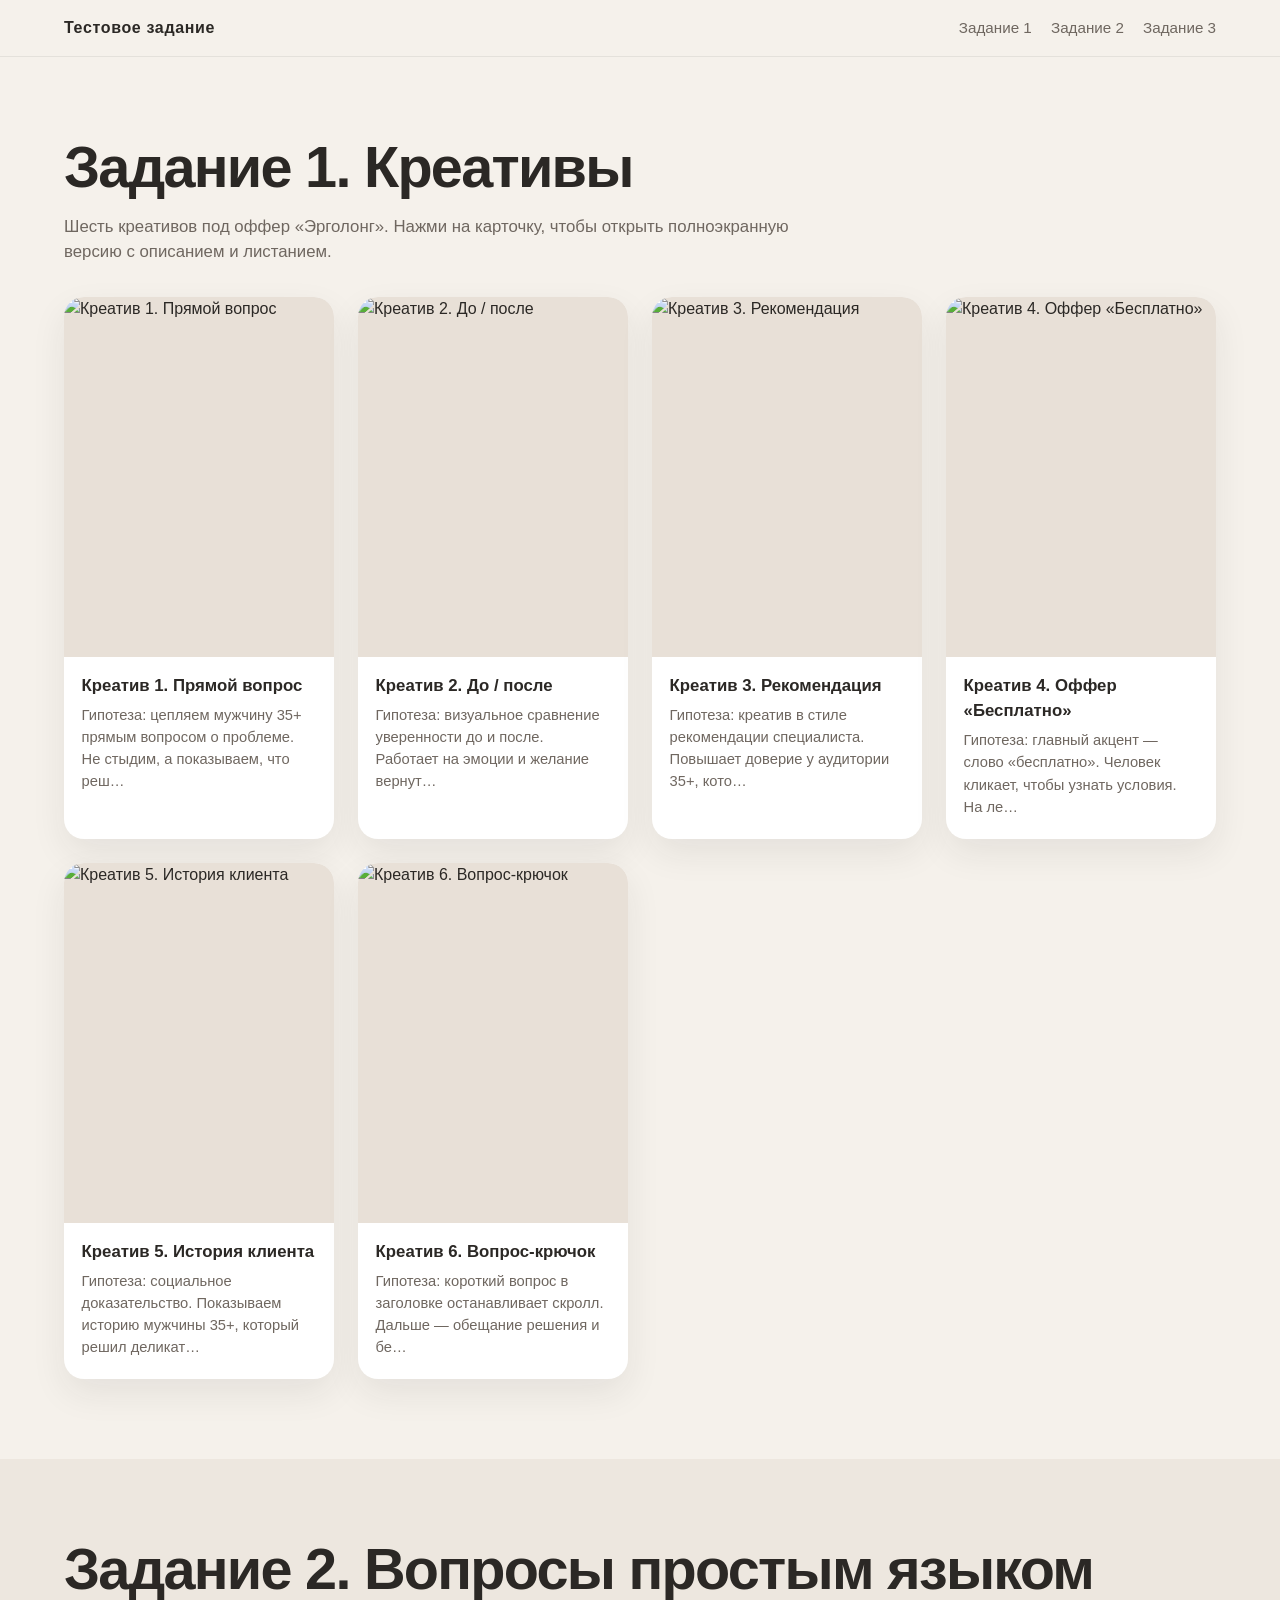
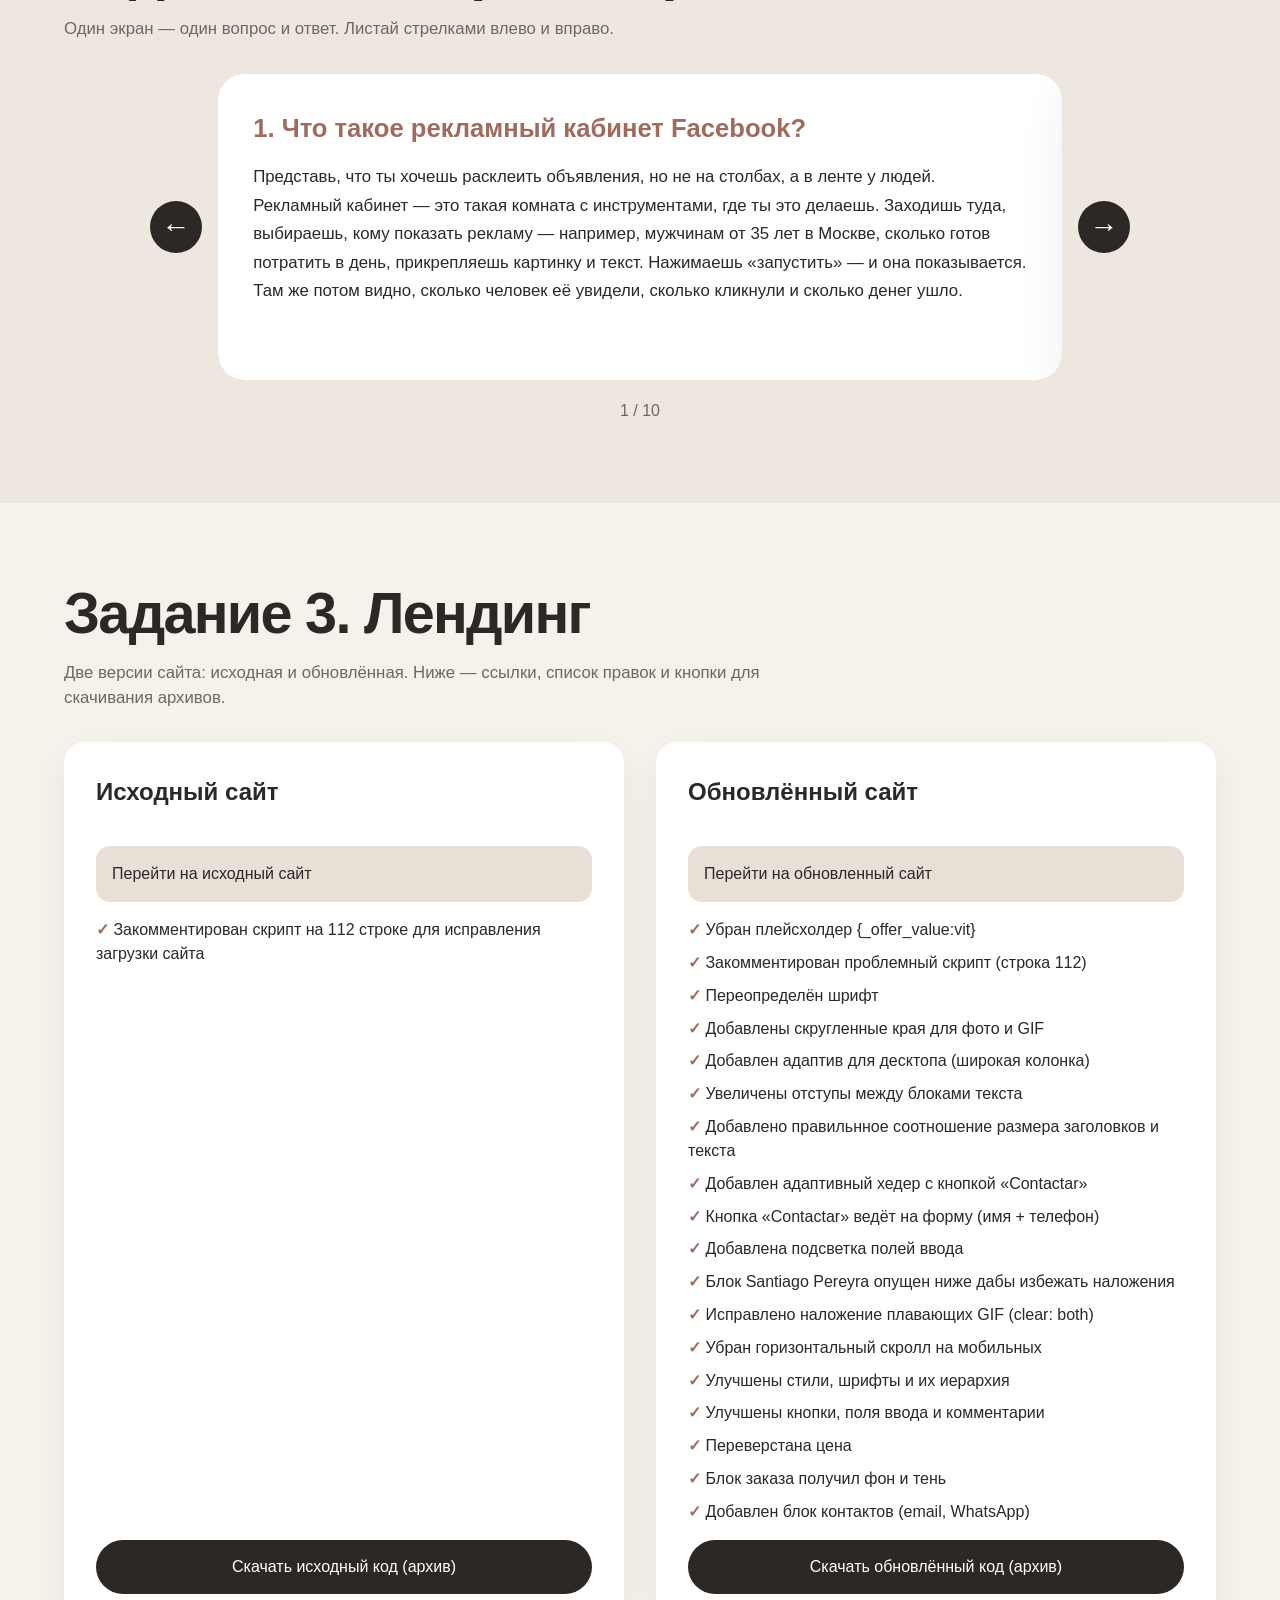
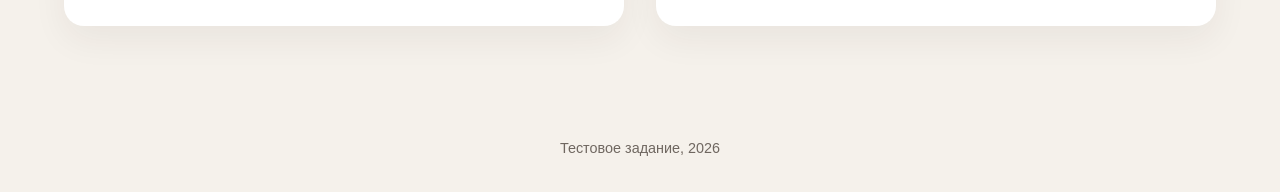
==== index.html @ 4d32daeb "релиз" ====
<!DOCTYPE html>
<html lang="ru">
<head>
    <meta charset="UTF-8">
    <meta name="viewport" content="width=device-width, initial-scale=1.0, maximum-scale=5.0">
    <title>Тестовое задание</title>

    <link rel="stylesheet" href="https://cdn.jsdelivr.net/npm/@fontsource/space-grotesk@5.0.8/css/space-grotesk.min.css">
    <link rel="stylesheet" href="creatives/style.css">
    <style>

    </style>
</head>
<body>

<header class="site-header">
    <a href="#" class="logo">Тестовое задание</a>
    <nav>
        <a href="#task1">Задание 1</a>
        <a href="#task2">Задание 2</a>
        <a href="#task3">Задание 3</a>
    </nav>
</header>

<main>
    <!-- ЗАДАНИЕ 1 -->
    <section id="task1" class="section">
        <div class="container">
            <h1>Задание 1. Креативы</h1>
            <p class="section-intro">
                Шесть креативов под оффер «Эрголонг». Нажми на карточку, чтобы открыть полноэкранную версию с описанием и листанием.
            </p>

            <div class="creatives-grid" id="creativesGrid"></div>
        </div>
    </section>

<!-- ЗАДАНИЕ 2 -->
<section id="task2" class="section alt">
    <div class="container">
        <h1>Задание 2. Вопросы простым языком</h1>
        <p class="section-intro">
            Один экран — один вопрос и ответ. Листай стрелками влево и вправо.
        </p>

        <div class="qa-slider">
            <button class="qa-arrow" id="qaPrev" aria-label="Предыдущий вопрос">←</button>

            <div class="qa-viewport">
                <div class="qa-track" id="qaTrack">

                    <div class="qa-slide">
                        <h3>1. Что такое рекламный кабинет Facebook?</h3>
                        <p>Представь, что ты хочешь расклеить объявления, но не на столбах, а в ленте у людей. Рекламный кабинет — это такая комната с инструментами, где ты это делаешь. Заходишь туда, выбираешь, кому показать рекламу — например, мужчинам от 35 лет в Москве, сколько готов потратить в день, прикрепляешь картинку и текст. Нажимаешь «запустить» — и она показывается. Там же потом видно, сколько человек её увидели, сколько кликнули и сколько денег ушло.</p>
                    </div>

                    <div class="qa-slide">
                        <h3>2. Что такое Бизнес-менеджер Facebook?</h3>
                        <p>Это как папка для всего бизнеса. Если рекламный кабинет — это одна комната, то Бизнес-менеджер — это весь дом: там лежат страницы, рекламные кабинеты, доступы для сотрудников, платежные данные. Удобно, когда у тебя не один сайт, а несколько, и работает не один человек, а команда. Заходишь один раз — и видишь сразу всё.</p>
                    </div>

                    <div class="qa-slide">
                        <h3>3. В чём отличие Бизнес-менеджера от рекламного кабинета?</h3>
                        <p>Бизнес-менеджер — это большой ящик для управления бизнесом: страницы, кабинеты, люди, права доступа. Рекламный кабинет — только для рекламы: настроил, запустил, посмотрел статистику. В одном Бизнес-менеджере может быть пять рекламных кабинетов, а может быть и десять. То есть Бизнес-менеджер — главный, а кабинеты — внутри него.</p>
                    </div>

                    <div class="qa-slide">
                        <h3>4. Что такое API?</h3>
                        <p>Это способ, с помощью которого две программы разговаривают между собой. Представь официанта в кафе: ты говоришь ему заказ, он идёт на кухню и приносит еду. Ты не заходишь на кухню сам. Вот API — это такой официант. Одна программа говорит: «дай мне данные», другая отвечает. Так можно связать Facebook с другими программами и не копировать всё руками.</p>
                    </div>

                    <div class="qa-slide">
                        <h3>5. Что такое токен разработчика?</h3>
                        <p>Это как временный пропуск или пароль для программы. Когда одна программа хочет что-то спросить у Facebook, она показывает этот токен — и Facebook её пускает. У токена есть срок годности, потом он перестаёт работать. И его нельзя никому показывать, как пароль от банковской карты: если попадёт не в те руки — беды не оберёшься.</p>
                    </div>

                    <div class="qa-slide">
                        <h3>6. Что за ошибка в Facebook «Запрет рекламной деятельности»?</h3>
                        <p>Это когда Facebook говорит: «Всё, ты больше не рекламируешься». Такое бывает, если человек обещал в рекламе то, чего нет, продавал что-то запрещённое, часто менял карты, или просто ведёт себя подозрительно. Иногда попадает под раздачу и нормальный бизнес — тогда нужно зайти в настройки, прочитать причину и написать апелляцию: «Ребята, я честный, проверьте ещё раз».</p>
                    </div>

                    <div class="qa-slide">
                        <h3>7. Что за ошибка в Facebook «Полиси» (Policy)?</h3>
                        <p>Policy — это когда реклама нарушает правила Facebook. Например, картинка слишком откровенная, текст обещает чудо-таблетку от всех болезней, или неверно указана категория. Это не блокировка аккаунта, а просто отказ конкретному объявлению. Что делать: исправить текст или картинку и отправить на повторную проверку. Часто со второго раза проходит.</p>
                    </div>

                    <div class="qa-slide">
                        <h3>8. Что такое CPL, CPA, CTR, CR, Аппрув?</h3>
                        <p>Это просто цифры, по которым смотрят, работает реклама или нет. CPL — сколько денег ты отдал за одного человека, который оставил свой контакт. CPA — сколько стоит одно нужное действие, например, покупка. CTR — из ста человек, которые увидели объявление, сколько кликнули, считается в процентах. CR — конверсия: сколько из кликнувших реально дошли до цели. Аппрув — это одобрение: рекламы модератором или заявки менеджером.</p>
                    </div>

                    <div class="qa-slide">
                        <h3>9. Что такое COD-офферы и SS-офферы, в чём разница?</h3>
                        <p>COD — оплата при получении, то есть человек заказал и платит только курьеру, когда товар уже в руках. Доверять проще, поэтому заказов больше, но и отказов тоже много: заказал, а потом передумал. SS — оплата заранее, на сайте. Деньги приходят сразу и не возвращаются, но люди боятся платить вперёд, особенно незнакомому магазину. Поэтому SS чаще используют крупные бренды, а COD — новички и товарка.</p>
                    </div>

                    <div class="qa-slide">
                        <h3>10. Что такое сплит-тест?</h3>
                        <p>Это когда ты делаешь две почти одинаковые рекламы, но меняешь одну вещь — например, только картинку или только заголовок. Запускаешь обе, смотришь неделю, у какой кликов больше. Победителя оставляешь, проигравшего выключаешь. Так шаг за шагом находишь то, что работает лучше всего. Как если бы ты пёк блины по двум рецептам и сравнивал, какие вкуснее.</p>
                    </div>

                </div>
            </div>

            <button class="qa-arrow" id="qaNext" aria-label="Следующий вопрос">→</button>
        </div>

        <div class="qa-counter">
            <span id="qaCurrent">1</span> / <span id="qaTotal">10</span>
        </div>
    </div>
</section>

    <!-- ЗАДАНИЕ 3 -->
    <section id="task3" class="section">
        <div class="container">
            <h1>Задание 3. Лендинг</h1>
            <p class="section-intro">
                Две версии сайта: исходная и обновлённая. Ниже — ссылки, список правок и кнопки для скачивания архивов.
            </p>

            <div class="columns">
                <div class="col">
                    <h2>Исходный сайт</h2>
					<a href="3%20ЗАДАНИЕ/index.html" class="site-link" target="_blank" rel="noopener noreferrer">
						Перейти на исходный сайт
					</a>
					<ul class="done-list">
                        <li>Закомментирован скрипт на 112 строке для исправления загрузки сайта</li>
                     
                    </ul>
					<a href="3 ЗАДАНИЕ.zip" class="btn" download="3 ЗАДАНИЕ.zip">
						Скачать исходный код (архив)
					</a>

					
                </div>

                <div class="col">
                    <h2>Обновлённый сайт</h2>
                    <a href="3%20ЗАДАНИЕ%20НОВОЕ/index.html" class="site-link" target="_blank" rel="noopener noreferrer">
						Перейти на обновленный сайт
					</a>

                    <ul class="done-list">
					<li>Убран плейсхолдер {_offer_value:vit}</li> 
					<li>Закомментирован проблемный скрипт (строка 112)</li> 
					<li>Переопределён шрифт</li> 
					<li>Добавлены скругленные края для фото и GIF</li> 
					<li>Добавлен адаптив для десктопа (широкая колонка)</li> 
					<li>Увеличены отступы между блоками текста</li> 
					<li>Добавлено правильнное соотношение размера заголовков и текста</li> 
					<li>Добавлен адаптивный хедер с кнопкой «Contactar»</li> 
					<li>Кнопка «Contactar» ведёт на форму (имя + телефон)</li> 
					<li>Добавлена подсветка полей ввода</li> 
					<li>Блок Santiago Pereyra опущен ниже дабы избежать наложения</li> 
					<li>Исправлено наложение плавающих GIF (clear: both)</li> 
					<li>Убран горизонтальный скролл на мобильных</li> 
					<li>Улучшены стили, шрифты и их иерархия</li> 
					<li>Улучшены кнопки, поля ввода и комментарии</li> 
					<li>Переверстана цена</li> 
					<li>Блок заказа получил фон и тень</li> 
					<li>Добавлен блок контактов (email, WhatsApp)</li> 
                    </ul>

					

                    <a href="3 ЗАДАНИЕ НОВОЕ.zip" class="btn" download>
						Скачать обновлённый код (архив)
					</a>
                </div>
            </div>
        </div>
    </section>
</main>

<footer>
    Тестовое задание, <span id="current-year"></span>
</footer>



<script>
    /* ===== ГОД ===== */
    document.getElementById("current-year").textContent = new Date().getFullYear();

    /* ===== ЗАДАНИЕ 1: КРЕАТИВЫ → ОТДЕЛЬНЫЕ СТРАНИЦЫ ===== */
    const creatives = [
        {
            title: "Креатив 1. Прямой вопрос",
            desc: "Гипотеза: цепляем мужчину 35+ прямым вопросом о проблеме. Не стыдим, а показываем, что решение есть. Клик — за счёт узнавания ситуации и обещания бесплатной упаковки.",
            img: "https://placehold.co/900x1200/2b2825/9e6b5e?text=Creative+1"
        },
        {
            title: "Креатив 2. До / после",
            desc: "Гипотеза: визуальное сравнение уверенности до и после. Работает на эмоции и желание вернуть ощущение силы. В тексте — мягкий оффер «Эрголонг» и бесплатная упаковка.",
            img: "https://placehold.co/900x1200/9e6b5e/ffffff?text=Creative+2"
        },
        {
            title: "Креатив 3. Рекомендация",
            desc: "Гипотеза: креатив в стиле рекомендации специалиста. Повышает доверие у аудитории 35+, которая боится сомнительных средств. Клик — за счёт ощущения безопасности.",
            img: "https://placehold.co/900x1200/2b2825/ffffff?text=Creative+3"
        },
        {
            title: "Креатив 4. Оффер «Бесплатно»",
            desc: "Гипотеза: главный акцент — слово «бесплатно». Человек кликает, чтобы узнать условия. На лендинге оставляет контакты, дальше менеджер объясняет: 1 упаковка бесплатно при заказе курса.",
            img: "https://placehold.co/900x1200/6f6760/ffffff?text=Creative+4"
        },
        {
            title: "Креатив 5. История клиента",
            desc: "Гипотеза: социальное доказательство. Показываем историю мужчины 35+, который решил деликатную тему. Цепляет тех, кто сомневается и ищет подтверждение.",
            img: "https://placehold.co/900x1200/e8e0d7/2b2825?text=Creative+5"
        },
        {
            title: "Креатив 6. Вопрос-крючок",
            desc: "Гипотеза: короткий вопрос в заголовке останавливает скролл. Дальше — обещание решения и бесплатной упаковки. Клик — из-за любопытства и личной боли.",
            img: "https://placehold.co/900x1200/9e6b5e/2b2825?text=Creative+6"
        }
    ];

    const creativesGrid = document.getElementById("creativesGrid");
    creatives.forEach((item, index) => {
        const card = document.createElement("a");
        card.href = `creatives/creative-${index + 1}.html`;
        card.className = "creative-card";
        card.innerHTML = `
            <img src="${item.img}" alt="${item.title}">
            <div class="creative-card-body">
                <h3>${item.title}</h3>
                <p>${item.desc.slice(0, 90)}…</p>
            </div>
        `;
        creativesGrid.appendChild(card);
    });

  /* ===== ЗАДАНИЕ 2: ВОПРОСЫ ===== */
    const qaData = [
        {
            q: "Что такое рекламный кабинет Facebook?",
            a: "Это личный инструмент внутри Facebook, где ты создаёшь рекламу: выбираешь, кому показывать, сколько платить, какие картинки и текст. Там же видишь результаты: сколько людей увидели, кликнули и сколько это стоило."
        },
        {
            q: "Что такое Бизнес-менеджер Facebook?",
            a: "Это как общая папка для бизнеса. В нём хранятся рекламные кабинеты, страницы, пиксели и доступы сотрудников. Удобно, когда рекламой занимается несколько людей."
        },
        {
            q: "В чём отличие Бизнес-менеджера от рекламного кабинета?",
            a: "Бизнес-менеджер — большой ящик для управления бизнесом: страницы, кабинеты, люди. Рекламный кабинет — только для запуска и анализа рекламы. В одном бизнес-менеджере может быть несколько кабинетов."
        },
        {
            q: "Что такое API?",
            a: "API — это способ, с помощью которого программы общаются друг с другом. Одна программа просит у Facebook данные, а Facebook отдаёт ответ. Людям не нужно вручную всё копировать."
        },
        {
            q: "Что такое токен разработчика?",
            a: "Это как временный пароль для программы. Он даёт доступ к API Facebook. Если токен попадёт не в те руки, можно потерять доступ или данные, поэтому его нельзя публиковать."
        },
        {
            q: "Что за ошибка в Facebook «Запрет рекламной деятельности»?",
            a: "Это ограничение на рекламу. Facebook может запретить рекламироваться, если нарушены правила: обман, запрещённые товары, плохая история оплат, подозрительная активность. Нужно проверить причины и подать апелляцию."
        },
        {
            q: "Что за ошибка в Facebook «Полиси» (Policy)?",
            a: "Policy — это ошибка из-за нарушения правил рекламы. Например, текст или картинка не по правилам, нельзя обещать такое, или неверно выбрана категория. Нужно исправить объявление или запросить проверку."
        },
        {
            q: "Что такое CPL, CPA, CTR, CR, Аппрув?",
            a: "CPL — цена за лид, то есть за контакт человека. CPA — цена за целевое действие: покупку, заявку, регистрацию. CTR — сколько людей кликнули из тех, кто увидел. CR — конверсия: сколько из кликнувших сделали нужное действие. Аппрув — одобрение рекламы или заявки."
        },
        {
            q: "Что такое COD-офферы и SS-офферы, в чём разница?",
            a: "COD — оплата при получении. Человек заказывает, платит курьеру. SS — предоплата или оплата на сайте. В COD больше отказов, но легче заказать. В SS деньги приходят сразу, но люди чаще боятся платить вперёд."
        },
        {
            q: "Что такое сплит-тест?",
            a: "Это когда запускают два или больше вариантов рекламы и смотрят, какой работает лучше. Меняют одну вещь: картинку, текст, аудиторию. Потом оставляют победителя."
        }
    ];

    const qaTrack = document.getElementById("qaTrack");
    const qaPrev = document.getElementById("qaPrev");
    const qaNext = document.getElementById("qaNext");
    const qaCurrent = document.getElementById("qaCurrent");
    const qaTotal = document.getElementById("qaTotal");

    let qaIndex = 0;
    qaTotal.textContent = qaData.length;

    qaData.forEach((item) => {
        const slide = document.createElement("div");
        slide.className = "qa-slide";
        slide.innerHTML = `
            <h3>${item.q}</h3>
            <p>${item.a}</p>
        `;
        qaTrack.appendChild(slide);
    });

    function updateQA() {
        qaTrack.style.transform = `translateX(-${qaIndex * 100}%)`;
        qaCurrent.textContent = qaIndex + 1;
    }

    qaPrev.addEventListener("click", () => {
        qaIndex = (qaIndex - 1 + qaData.length) % qaData.length;
        updateQA();
    });

    qaNext.addEventListener("click", () => {
        qaIndex = (qaIndex + 1) % qaData.length;
        updateQA();
    });

    updateQA();

</script>

</body>
</html>
---- creatives/style.css ----
:root {
            --bg: #f5f1eb;
            --bg-alt: #ede7df;
            --dark: #2b2825;
            --accent: #9e6b5e;
            --soft: #e8e0d7;
            --muted: #6f6760;
            --white: #ffffff;
            --radius: 20px;
        }

        * {
            box-sizing: border-box;
        }

        html {
            scroll-behavior: smooth;
        }

        body {
            margin: 0;
            font-family: "Space Grotesk", Arial, sans-serif;
            background: var(--bg);
            color: var(--dark);
            line-height: 1.5;
        }

        a {
            color: inherit;
        }

        img {
            display: block;
            max-width: 100%;
        }

        button {
            font-family: inherit;
        }

        .site-header {
            position: sticky;
            top: 0;
            z-index: 50;
            display: flex;
            align-items: center;
            justify-content: space-between;
            gap: 1rem;
            padding: 1rem 5vw;
            background: rgba(245, 241, 235, 0.92);
            backdrop-filter: blur(14px);
            border-bottom: 1px solid rgba(43, 40, 37, 0.08);
        }

        .logo {
            font-weight: 700;
            letter-spacing: 0.04em;
            text-decoration: none;
            white-space: nowrap;
        }

        .site-header nav {
            display: flex;
            gap: 1.2rem;
            flex-wrap: wrap;
        }

        .site-header nav a {
            text-decoration: none;
            font-size: 0.95rem;
            color: var(--muted);
            transition: color 0.2s ease;
        }

        .site-header nav a:hover {
            color: var(--accent);
        }

        .section {
            padding: 5rem 0;
        }

        .section.alt {
            background: var(--bg-alt);
        }

        .container {
            width: min(1200px, 90vw);
            margin: 0 auto;
        }

        h1 {
            margin: 0 0 1rem;
            font-size: clamp(2rem, 5vw, 3.6rem);
            line-height: 1.05;
            letter-spacing: -0.03em;
        }

        h2 {
            margin-top: 0;
        }

        .section-intro {
            max-width: 760px;
            margin-bottom: 2rem;
            color: var(--muted);
            font-size: 1.05rem;
        }

        /* ===== ЗАДАНИЕ 1 ===== */
        .creatives-grid {
            display: grid;
            grid-template-columns: repeat(auto-fit, minmax(260px, 1fr));
            gap: 1.5rem;
        }

        .creative-card {
            background: var(--white);
            border-radius: var(--radius);
            overflow: hidden;
            cursor: pointer;
            box-shadow: 0 14px 35px rgba(43, 40, 37, 0.08);
            transition: transform 0.25s ease, box-shadow 0.25s ease;
        }

        .creative-card:hover {
            transform: translateY(-6px);
            box-shadow: 0 22px 45px rgba(43, 40, 37, 0.14);
        }

        .creative-card img {
            width: 100%;
            aspect-ratio: 3 / 4;
            object-fit: cover;
            background: var(--soft);
        }

        .creative-card-body {
            padding: 1rem 1.1rem 1.3rem;
        }

        .creative-card-body h3 {
            margin: 0 0 0.4rem;
            font-size: 1.05rem;
        }

        .creative-card-body p {
            margin: 0;
            color: var(--muted);
            font-size: 0.92rem;
        }

        /* ===== МОДАЛКА КРЕАТИВОВ ===== */
        .modal {
            position: fixed;
            inset: 0;
            z-index: 100;
            display: none;
            align-items: center;
            justify-content: center;
            padding: 2rem;
            background: rgba(20, 18, 17, 0.94);
            color: #fff;
        }

        .modal.open {
            display: flex;
        }

        .modal-content {
            width: min(1000px, 100%);
            max-height: 90vh;
            display: flex;
            flex-direction: column;
            align-items: center;
            gap: 1rem;
            text-align: center;
            overflow: auto;
        }

        .modal-content img {
            max-width: 100%;
            max-height: 62vh;
            object-fit: contain;
            border-radius: 14px;
            background: #1b1917;
        }

        .modal-text {
            max-width: 820px;
        }

        .modal-text h2 {
            margin: 0 0 0.5rem;
            font-size: clamp(1.3rem, 3vw, 2rem);
        }

        .modal-text p {
            margin: 0;
            color: rgba(255, 255, 255, 0.78);
            line-height: 1.6;
        }

        .modal-close,
        .modal-arrow {
            position: absolute;
            z-index: 2;
            border: none;
            background: transparent;
            color: #fff;
            cursor: pointer;
            opacity: 0.8;
            transition: opacity 0.2s ease;
        }

        .modal-close:hover,
        .modal-arrow:hover {
            opacity: 1;
        }

        .modal-close {
            top: 1.2rem;
            right: 1.5rem;
            font-size: 2.6rem;
            line-height: 1;
        }

        .modal-arrow {
            top: 50%;
            transform: translateY(-50%);
            font-size: 4rem;
            line-height: 1;
            padding: 1rem;
        }

        .modal-arrow.prev {
            left: 1.5rem;
        }

        .modal-arrow.next {
            right: 1.5rem;
        }

        .modal-counter {
            position: absolute;
            bottom: 1.5rem;
            left: 50%;
            transform: translateX(-50%);
            color: rgba(255, 255, 255, 0.7);
            font-size: 0.95rem;
        }

        /* ===== ЗАДАНИЕ 2 ===== */
        .qa-slider {
            position: relative;
            display: flex;
            align-items: center;
            gap: 1rem;
            max-width: 980px;
            margin: 0 auto;
        }

        .qa-viewport {
            flex: 1;
            overflow: hidden;
            border-radius: 26px;
        }

        .qa-track {
            display: flex;
            transition: transform 0.45s ease;
        }

        .qa-slide {
            min-width: 100%;
            padding: 2.2rem;
            background: var(--white);
            border-radius: 26px;
            box-shadow: 0 18px 45px rgba(43, 40, 37, 0.08);
        }

        .qa-slide h3 {
            margin: 0 0 1rem;
            color: var(--accent);
            font-size: clamp(1.15rem, 2.5vw, 1.6rem);
        }

        .qa-slide p {
            margin: 0;
            font-size: 1.05rem;
            line-height: 1.7;
        }

        .qa-arrow {
            flex: 0 0 auto;
            width: 52px;
            height: 52px;
            border: none;
            border-radius: 50%;
            background: var(--dark);
            color: #fff;
            font-size: 1.8rem;
            line-height: 1;
            cursor: pointer;
            transition: background 0.2s ease, transform 0.2s ease;
        }

        .qa-arrow:hover {
            background: var(--accent);
            transform: scale(1.05);
        }

        .qa-counter {
            margin-top: 1.2rem;
            text-align: center;
            color: var(--muted);
        }

        /* ===== ЗАДАНИЕ 3 ===== */
        .columns {
            display: grid;
            grid-template-columns: 1fr 1fr;
            gap: 2rem;
        }

        .col {
            display: flex;
            flex-direction: column;
            gap: 1rem;
            padding: 2rem;
            background: var(--white);
            border-radius: var(--radius);
            box-shadow: 0 14px 35px rgba(43, 40, 37, 0.06);
        }

        .site-link {
            display: block;
            padding: 1rem;
            border-radius: 14px;
            background: var(--soft);
            text-decoration: none;
            word-break: break-all;
            color: var(--dark);
            transition: background 0.2s ease;
        }

        .site-link:hover {
            background: #ddd3c8;
        }

        .done-list {
            margin: 0;
            padding: 0;
            list-style: none;
            display: flex;
            flex-direction: column;
            gap: 0.55rem;
        }

        .done-list li::before {
            content: "✓ ";
            color: var(--accent);
            font-weight: 700;
        }

        .btn {
            display: inline-block;
            margin-top: auto;
            padding: 0.95rem 1.2rem;
            border-radius: 999px;
            background: var(--dark);
            color: #fff;
            text-align: center;
            text-decoration: none;
            transition: background 0.2s ease, transform 0.2s ease;
        }

        .btn:hover {
            background: var(--accent);
            transform: translateY(-2px);
        }

        footer {
            padding: 2rem 5vw;
            color: var(--muted);
            font-size: 0.9rem;
            text-align: center;
        }

        /* ===== АДАПТИВ ===== */
        @media (max-width: 800px) {
            .columns {
                grid-template-columns: 1fr;
            }

            .qa-slider {
                gap: 0.5rem;
            }

            .qa-arrow {
                width: 42px;
                height: 42px;
                font-size: 1.4rem;
            }

            .qa-slide {
                padding: 1.4rem;
            }

            .modal {
                padding: 1rem;
            }

            .modal-arrow {
                font-size: 2.8rem;
                padding: 0.4rem;
            }

            .modal-arrow.prev {
                left: 0.4rem;
            }

            .modal-arrow.next {
                right: 0.4rem;
            }

            .modal-close {
                top: 0.6rem;
                right: 0.8rem;
                font-size: 2.2rem;
            }
        }
		
		.creative-card {
    text-decoration: none;
    color: inherit;
}
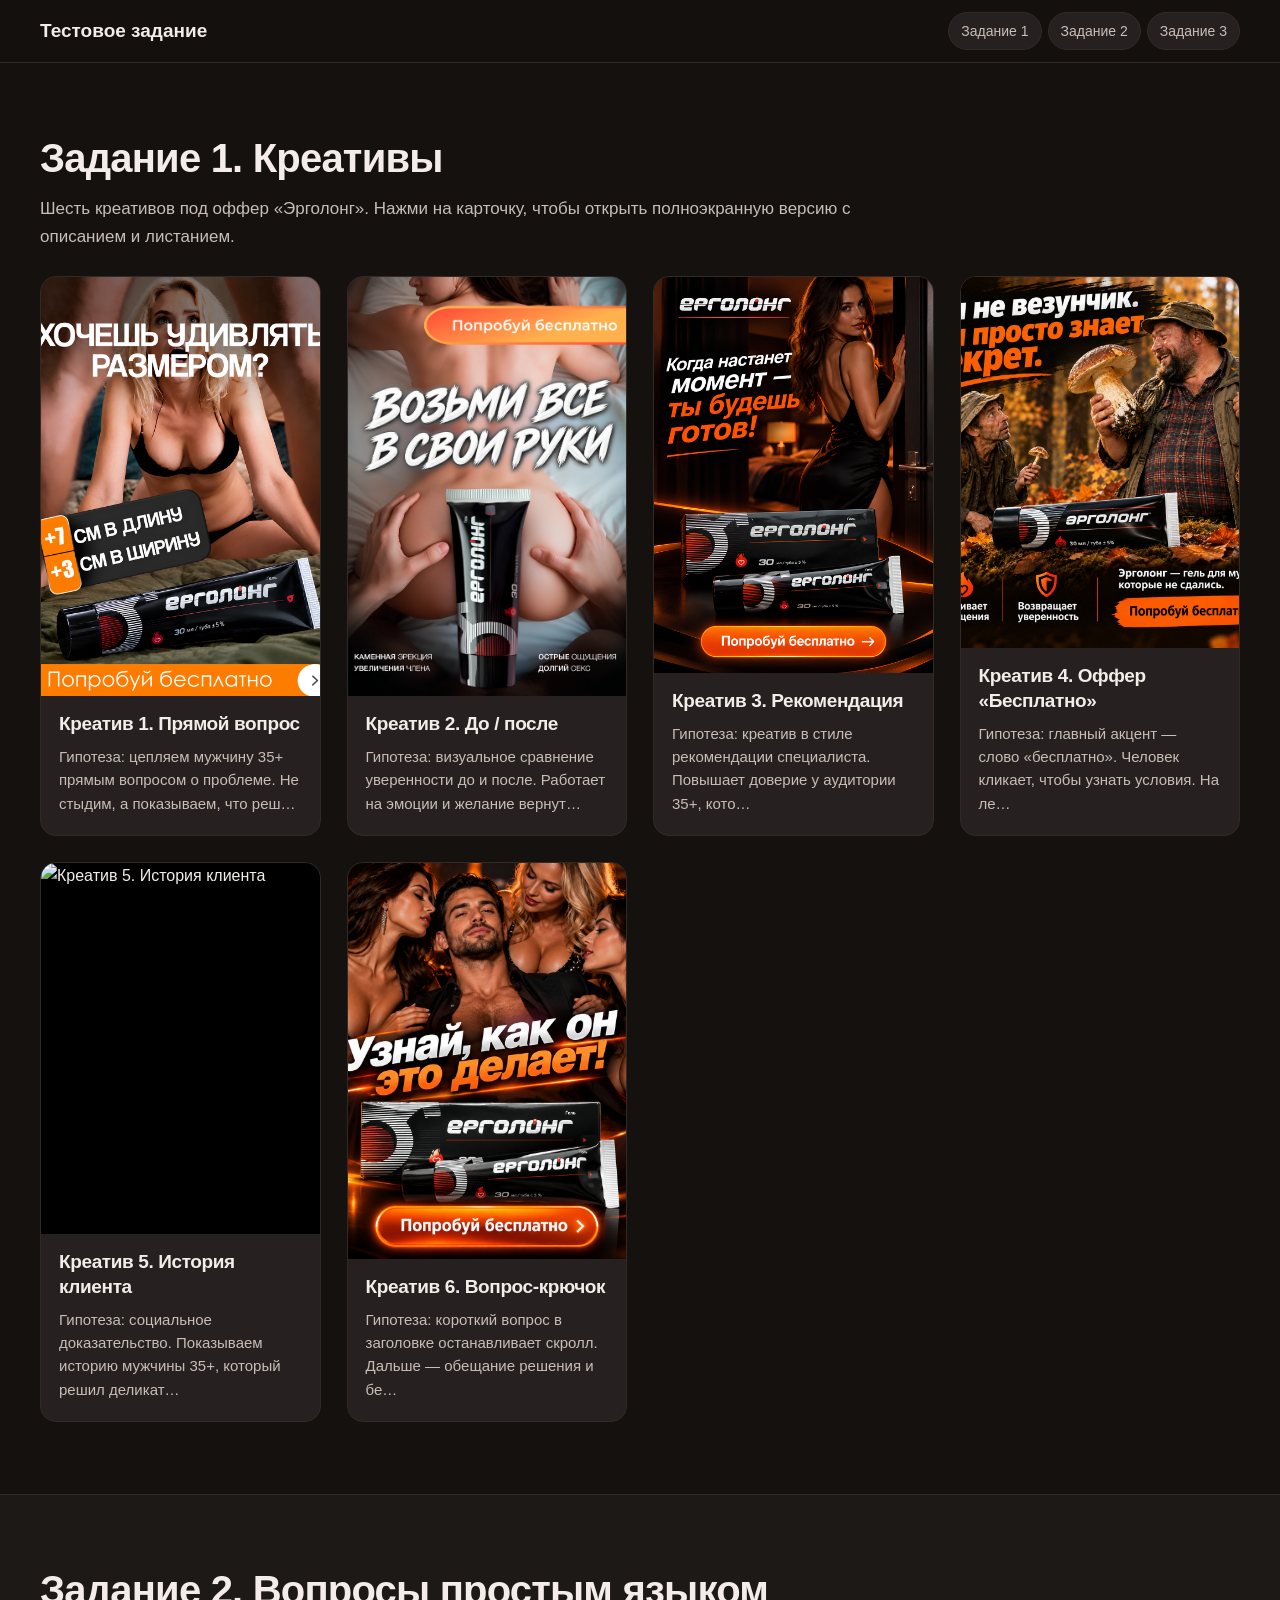
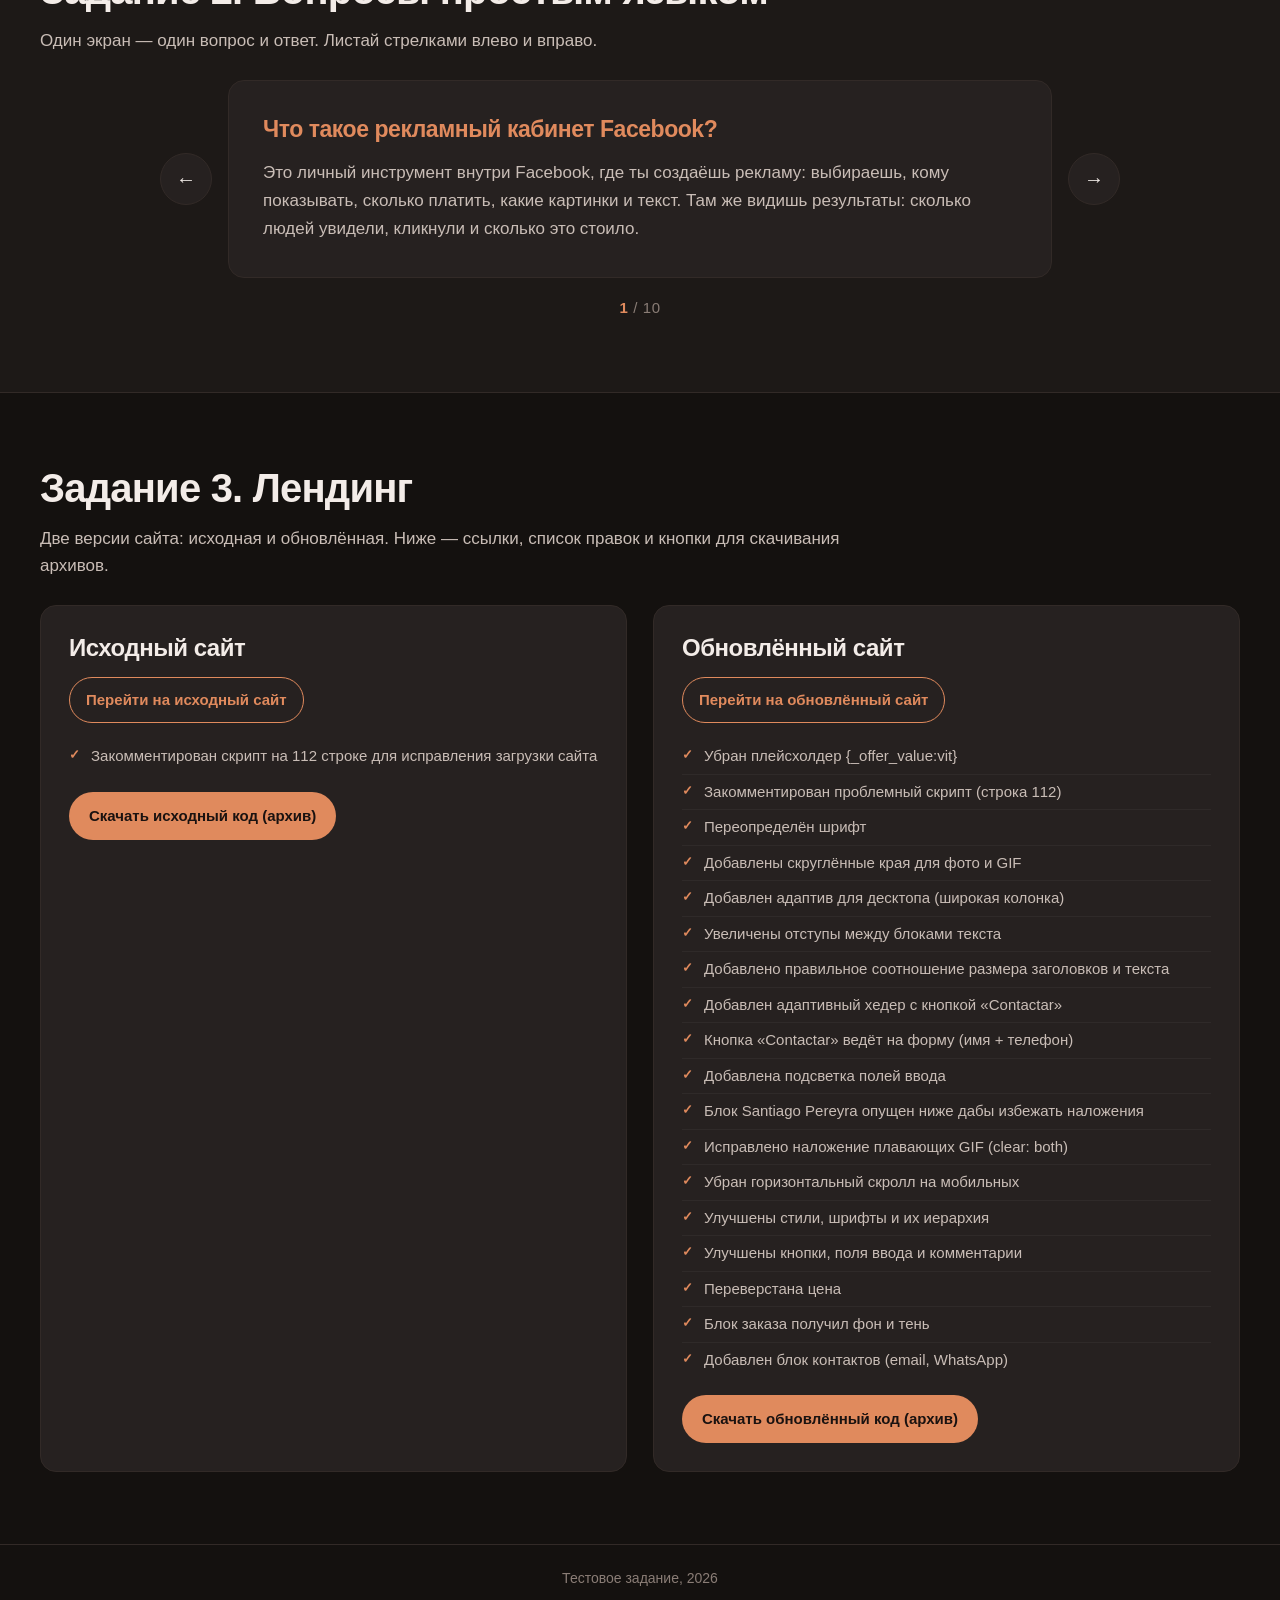
==== commit 1d09dae6: "релиз" ====
--- a/index.html
+++ b/index.html
@@ -4,11 +4,14 @@
     <meta charset="UTF-8">
     <meta name="viewport" content="width=device-width, initial-scale=1.0, maximum-scale=5.0">
     <title>Тестовое задание</title>
+    <!-- FAVICON -->
+    <link rel="icon" type="image/svg+xml" href="data:image/svg+xml,%3Csvg xmlns='http://www.w3.org/2000/svg' viewBox='0 0 100 100'%3E%3Crect width='100' height='100' fill='%232b2825' rx='20'/%3E%3Ctext x='50' y='66' font-family='Space Grotesk, Arial, sans-serif' font-size='46' font-weight='700' fill='%239e6b5e' text-anchor='middle' letter-spacing='6'%3E%3C/text%3E%3C/svg%3E">
+    <link rel="apple-touch-icon" sizes="180x180" href="data:image/svg+xml,%3Csvg xmlns='http://www.w3.org/2000/svg' viewBox='0 0 180 180'%3E%3Crect width='180' height='180' fill='%232b2825' rx='36'/%3E%3Ctext x='90' y='120' font-family='Space Grotesk, Arial, sans-serif' font-size='84' font-weight='700' fill='%239e6b5e' text-anchor='middle' letter-spacing='10'%3E%3C/text%3E%3C/svg%3E">
 
     <link rel="stylesheet" href="https://cdn.jsdelivr.net/npm/@fontsource/space-grotesk@5.0.8/css/space-grotesk.min.css">
     <link rel="stylesheet" href="creatives/style.css">
     <style>
-
+ 
     </style>
 </head>
 <body>
@@ -35,81 +38,29 @@
         </div>
     </section>
 
-<!-- ЗАДАНИЕ 2 -->
-<section id="task2" class="section alt">
-    <div class="container">
-        <h1>Задание 2. Вопросы простым языком</h1>
-        <p class="section-intro">
-            Один экран — один вопрос и ответ. Листай стрелками влево и вправо.
-        </p>
-
-        <div class="qa-slider">
-            <button class="qa-arrow" id="qaPrev" aria-label="Предыдущий вопрос">←</button>
-
-            <div class="qa-viewport">
-                <div class="qa-track" id="qaTrack">
-
-                    <div class="qa-slide">
-                        <h3>1. Что такое рекламный кабинет Facebook?</h3>
-                        <p>Представь, что ты хочешь расклеить объявления, но не на столбах, а в ленте у людей. Рекламный кабинет — это такая комната с инструментами, где ты это делаешь. Заходишь туда, выбираешь, кому показать рекламу — например, мужчинам от 35 лет в Москве, сколько готов потратить в день, прикрепляешь картинку и текст. Нажимаешь «запустить» — и она показывается. Там же потом видно, сколько человек её увидели, сколько кликнули и сколько денег ушло.</p>
-                    </div>
-
-                    <div class="qa-slide">
-                        <h3>2. Что такое Бизнес-менеджер Facebook?</h3>
-                        <p>Это как папка для всего бизнеса. Если рекламный кабинет — это одна комната, то Бизнес-менеджер — это весь дом: там лежат страницы, рекламные кабинеты, доступы для сотрудников, платежные данные. Удобно, когда у тебя не один сайт, а несколько, и работает не один человек, а команда. Заходишь один раз — и видишь сразу всё.</p>
-                    </div>
-
-                    <div class="qa-slide">
-                        <h3>3. В чём отличие Бизнес-менеджера от рекламного кабинета?</h3>
-                        <p>Бизнес-менеджер — это большой ящик для управления бизнесом: страницы, кабинеты, люди, права доступа. Рекламный кабинет — только для рекламы: настроил, запустил, посмотрел статистику. В одном Бизнес-менеджере может быть пять рекламных кабинетов, а может быть и десять. То есть Бизнес-менеджер — главный, а кабинеты — внутри него.</p>
-                    </div>
-
-                    <div class="qa-slide">
-                        <h3>4. Что такое API?</h3>
-                        <p>Это способ, с помощью которого две программы разговаривают между собой. Представь официанта в кафе: ты говоришь ему заказ, он идёт на кухню и приносит еду. Ты не заходишь на кухню сам. Вот API — это такой официант. Одна программа говорит: «дай мне данные», другая отвечает. Так можно связать Facebook с другими программами и не копировать всё руками.</p>
-                    </div>
-
-                    <div class="qa-slide">
-                        <h3>5. Что такое токен разработчика?</h3>
-                        <p>Это как временный пропуск или пароль для программы. Когда одна программа хочет что-то спросить у Facebook, она показывает этот токен — и Facebook её пускает. У токена есть срок годности, потом он перестаёт работать. И его нельзя никому показывать, как пароль от банковской карты: если попадёт не в те руки — беды не оберёшься.</p>
-                    </div>
-
-                    <div class="qa-slide">
-                        <h3>6. Что за ошибка в Facebook «Запрет рекламной деятельности»?</h3>
-                        <p>Это когда Facebook говорит: «Всё, ты больше не рекламируешься». Такое бывает, если человек обещал в рекламе то, чего нет, продавал что-то запрещённое, часто менял карты, или просто ведёт себя подозрительно. Иногда попадает под раздачу и нормальный бизнес — тогда нужно зайти в настройки, прочитать причину и написать апелляцию: «Ребята, я честный, проверьте ещё раз».</p>
-                    </div>
-
-                    <div class="qa-slide">
-                        <h3>7. Что за ошибка в Facebook «Полиси» (Policy)?</h3>
-                        <p>Policy — это когда реклама нарушает правила Facebook. Например, картинка слишком откровенная, текст обещает чудо-таблетку от всех болезней, или неверно указана категория. Это не блокировка аккаунта, а просто отказ конкретному объявлению. Что делать: исправить текст или картинку и отправить на повторную проверку. Часто со второго раза проходит.</p>
-                    </div>
-
-                    <div class="qa-slide">
-                        <h3>8. Что такое CPL, CPA, CTR, CR, Аппрув?</h3>
-                        <p>Это просто цифры, по которым смотрят, работает реклама или нет. CPL — сколько денег ты отдал за одного человека, который оставил свой контакт. CPA — сколько стоит одно нужное действие, например, покупка. CTR — из ста человек, которые увидели объявление, сколько кликнули, считается в процентах. CR — конверсия: сколько из кликнувших реально дошли до цели. Аппрув — это одобрение: рекламы модератором или заявки менеджером.</p>
-                    </div>
-
-                    <div class="qa-slide">
-                        <h3>9. Что такое COD-офферы и SS-офферы, в чём разница?</h3>
-                        <p>COD — оплата при получении, то есть человек заказал и платит только курьеру, когда товар уже в руках. Доверять проще, поэтому заказов больше, но и отказов тоже много: заказал, а потом передумал. SS — оплата заранее, на сайте. Деньги приходят сразу и не возвращаются, но люди боятся платить вперёд, особенно незнакомому магазину. Поэтому SS чаще используют крупные бренды, а COD — новички и товарка.</p>
-                    </div>
-
-                    <div class="qa-slide">
-                        <h3>10. Что такое сплит-тест?</h3>
-                        <p>Это когда ты делаешь две почти одинаковые рекламы, но меняешь одну вещь — например, только картинку или только заголовок. Запускаешь обе, смотришь неделю, у какой кликов больше. Победителя оставляешь, проигравшего выключаешь. Так шаг за шагом находишь то, что работает лучше всего. Как если бы ты пёк блины по двум рецептам и сравнивал, какие вкуснее.</p>
-                    </div>
-
+    <!-- ЗАДАНИЕ 2 -->
+    <section id="task2" class="section alt">
+        <div class="container">
+            <h1>Задание 2. Вопросы простым языком</h1>
+            <p class="section-intro">
+                Один экран — один вопрос и ответ. Листай стрелками влево и вправо.
+            </p>
+
+            <div class="qa-slider">
+                <button class="qa-arrow" id="qaPrev" aria-label="Предыдущий вопрос">←</button>
+
+                <div class="qa-viewport">
+                    <div class="qa-track" id="qaTrack"></div>
                 </div>
-            </div>
-
-            <button class="qa-arrow" id="qaNext" aria-label="Следующий вопрос">→</button>
+
+                <button class="qa-arrow" id="qaNext" aria-label="Следующий вопрос">→</button>
+            </div>
+
+            <div class="qa-counter">
+                <span id="qaCurrent">1</span> / <span id="qaTotal">10</span>
+            </div>
         </div>
-
-        <div class="qa-counter">
-            <span id="qaCurrent">1</span> / <span id="qaTotal">10</span>
-        </div>
-    </div>
-</section>
+    </section>
 
     <!-- ЗАДАНИЕ 3 -->
     <section id="task3" class="section">
@@ -122,52 +73,47 @@
             <div class="columns">
                 <div class="col">
                     <h2>Исходный сайт</h2>
-					<a href="3%20ЗАДАНИЕ/index.html" class="site-link" target="_blank" rel="noopener noreferrer">
-						Перейти на исходный сайт
-					</a>
-					<ul class="done-list">
+                    <a href="3%20ЗАДАНИЕ/index.html" class="site-link" target="_blank" rel="noopener noreferrer">
+                        Перейти на исходный сайт
+                    </a>
+                    <ul class="done-list">
                         <li>Закомментирован скрипт на 112 строке для исправления загрузки сайта</li>
-                     
                     </ul>
-					<a href="3 ЗАДАНИЕ.zip" class="btn" download="3 ЗАДАНИЕ.zip">
-						Скачать исходный код (архив)
-					</a>
-
-					
+                    <a href="3 ЗАДАНИЕ.zip" class="btn" download="3 ЗАДАНИЕ.zip">
+                        Скачать исходный код (архив)
+                    </a>
                 </div>
 
                 <div class="col">
                     <h2>Обновлённый сайт</h2>
                     <a href="3%20ЗАДАНИЕ%20НОВОЕ/index.html" class="site-link" target="_blank" rel="noopener noreferrer">
-						Перейти на обновленный сайт
-					</a>
+                        Перейти на обновлённый сайт
+                    </a>
 
                     <ul class="done-list">
-					<li>Убран плейсхолдер {_offer_value:vit}</li> 
-					<li>Закомментирован проблемный скрипт (строка 112)</li> 
-					<li>Переопределён шрифт</li> 
-					<li>Добавлены скругленные края для фото и GIF</li> 
-					<li>Добавлен адаптив для десктопа (широкая колонка)</li> 
-					<li>Увеличены отступы между блоками текста</li> 
-					<li>Добавлено правильнное соотношение размера заголовков и текста</li> 
-					<li>Добавлен адаптивный хедер с кнопкой «Contactar»</li> 
-					<li>Кнопка «Contactar» ведёт на форму (имя + телефон)</li> 
-					<li>Добавлена подсветка полей ввода</li> 
-					<li>Блок Santiago Pereyra опущен ниже дабы избежать наложения</li> 
-					<li>Исправлено наложение плавающих GIF (clear: both)</li> 
-					<li>Убран горизонтальный скролл на мобильных</li> 
-					<li>Улучшены стили, шрифты и их иерархия</li> 
-					<li>Улучшены кнопки, поля ввода и комментарии</li> 
-					<li>Переверстана цена</li> 
-					<li>Блок заказа получил фон и тень</li> 
-					<li>Добавлен блок контактов (email, WhatsApp)</li> 
+                        <li>Убран плейсхолдер {_offer_value:vit}</li>
+                        <li>Закомментирован проблемный скрипт (строка 112)</li>
+                        <li>Переопределён шрифт</li>
+                        <li>Добавлены скруглённые края для фото и GIF</li>
+                        <li>Добавлен адаптив для десктопа (широкая колонка)</li>
+                        <li>Увеличены отступы между блоками текста</li>
+                        <li>Добавлено правильное соотношение размера заголовков и текста</li>
+                        <li>Добавлен адаптивный хедер с кнопкой «Contactar»</li>
+                        <li>Кнопка «Contactar» ведёт на форму (имя + телефон)</li>
+                        <li>Добавлена подсветка полей ввода</li>
+                        <li>Блок Santiago Pereyra опущен ниже дабы избежать наложения</li>
+                        <li>Исправлено наложение плавающих GIF (clear: both)</li>
+                        <li>Убран горизонтальный скролл на мобильных</li>
+                        <li>Улучшены стили, шрифты и их иерархия</li>
+                        <li>Улучшены кнопки, поля ввода и комментарии</li>
+                        <li>Переверстана цена</li>
+                        <li>Блок заказа получил фон и тень</li>
+                        <li>Добавлен блок контактов (email, WhatsApp)</li>
                     </ul>
 
-					
-
                     <a href="3 ЗАДАНИЕ НОВОЕ.zip" class="btn" download>
-						Скачать обновлённый код (архив)
-					</a>
+                        Скачать обновлённый код (архив)
+                    </a>
                 </div>
             </div>
         </div>
@@ -178,44 +124,18 @@
     Тестовое задание, <span id="current-year"></span>
 </footer>
 
-
-
 <script>
     /* ===== ГОД ===== */
     document.getElementById("current-year").textContent = new Date().getFullYear();
 
-    /* ===== ЗАДАНИЕ 1: КРЕАТИВЫ → ОТДЕЛЬНЫЕ СТРАНИЦЫ ===== */
+    /* ===== ЗАДАНИЕ 1: КРЕАТИВЫ ===== */
     const creatives = [
-        {
-            title: "Креатив 1. Прямой вопрос",
-            desc: "Гипотеза: цепляем мужчину 35+ прямым вопросом о проблеме. Не стыдим, а показываем, что решение есть. Клик — за счёт узнавания ситуации и обещания бесплатной упаковки.",
-            img: "https://placehold.co/900x1200/2b2825/9e6b5e?text=Creative+1"
-        },
-        {
-            title: "Креатив 2. До / после",
-            desc: "Гипотеза: визуальное сравнение уверенности до и после. Работает на эмоции и желание вернуть ощущение силы. В тексте — мягкий оффер «Эрголонг» и бесплатная упаковка.",
-            img: "https://placehold.co/900x1200/9e6b5e/ffffff?text=Creative+2"
-        },
-        {
-            title: "Креатив 3. Рекомендация",
-            desc: "Гипотеза: креатив в стиле рекомендации специалиста. Повышает доверие у аудитории 35+, которая боится сомнительных средств. Клик — за счёт ощущения безопасности.",
-            img: "https://placehold.co/900x1200/2b2825/ffffff?text=Creative+3"
-        },
-        {
-            title: "Креатив 4. Оффер «Бесплатно»",
-            desc: "Гипотеза: главный акцент — слово «бесплатно». Человек кликает, чтобы узнать условия. На лендинге оставляет контакты, дальше менеджер объясняет: 1 упаковка бесплатно при заказе курса.",
-            img: "https://placehold.co/900x1200/6f6760/ffffff?text=Creative+4"
-        },
-        {
-            title: "Креатив 5. История клиента",
-            desc: "Гипотеза: социальное доказательство. Показываем историю мужчины 35+, который решил деликатную тему. Цепляет тех, кто сомневается и ищет подтверждение.",
-            img: "https://placehold.co/900x1200/e8e0d7/2b2825?text=Creative+5"
-        },
-        {
-            title: "Креатив 6. Вопрос-крючок",
-            desc: "Гипотеза: короткий вопрос в заголовке останавливает скролл. Дальше — обещание решения и бесплатной упаковки. Клик — из-за любопытства и личной боли.",
-            img: "https://placehold.co/900x1200/9e6b5e/2b2825?text=Creative+6"
-        }
+        { title: "Креатив 1. Прямой вопрос", desc: "Гипотеза: цепляем мужчину 35+ прямым вопросом о проблеме. Не стыдим, а показываем, что решение есть. Клик — за счёт узнавания ситуации и обещания бесплатной упаковки.", img: "creatives/1.png" },
+        { title: "Креатив 2. До / после", desc: "Гипотеза: визуальное сравнение уверенности до и после. Работает на эмоции и желание вернуть ощущение силы. В тексте — мягкий оффер «Эрголонг» и бесплатная упаковка.", img: "creatives/2.png" },
+        { title: "Креатив 3. Рекомендация", desc: "Гипотеза: креатив в стиле рекомендации специалиста. Повышает доверие у аудитории 35+, которая боится сомнительных средств. Клик — за счёт ощущения безопасности.", img: "creatives/3.png" },
+        { title: "Креатив 4. Оффер «Бесплатно»", desc: "Гипотеза: главный акцент — слово «бесплатно». Человек кликает, чтобы узнать условия. На лендинге оставляет контакты, дальше менеджер объясняет: 1 упаковка бесплатно при заказе курса.", img: "creatives/4.gif" },
+        { title: "Креатив 5. История клиента", desc: "Гипотеза: социальное доказательство. Показываем историю мужчины 35+, который решил деликатную тему. Цепляет тех, кто сомневается и ищет подтверждение.", img: "creatives/5.gif" },
+        { title: "Креатив 6. Вопрос-крючок", desc: "Гипотеза: короткий вопрос в заголовке останавливает скролл. Дальше — обещание решения и бесплатной упаковки. Клик — из-за любопытства и личной боли.", img: "creatives/6.png" }
     ];
 
     const creativesGrid = document.getElementById("creativesGrid");
@@ -224,7 +144,7 @@
         card.href = `creatives/creative-${index + 1}.html`;
         card.className = "creative-card";
         card.innerHTML = `
-            <img src="${item.img}" alt="${item.title}">
+            <img src="${item.img}" alt="${item.title}" loading="lazy">
             <div class="creative-card-body">
                 <h3>${item.title}</h3>
                 <p>${item.desc.slice(0, 90)}…</p>
@@ -233,48 +153,18 @@
         creativesGrid.appendChild(card);
     });
 
-  /* ===== ЗАДАНИЕ 2: ВОПРОСЫ ===== */
+    /* ===== ЗАДАНИЕ 2: ВОПРОСЫ ===== */
     const qaData = [
-        {
-            q: "Что такое рекламный кабинет Facebook?",
-            a: "Это личный инструмент внутри Facebook, где ты создаёшь рекламу: выбираешь, кому показывать, сколько платить, какие картинки и текст. Там же видишь результаты: сколько людей увидели, кликнули и сколько это стоило."
-        },
-        {
-            q: "Что такое Бизнес-менеджер Facebook?",
-            a: "Это как общая папка для бизнеса. В нём хранятся рекламные кабинеты, страницы, пиксели и доступы сотрудников. Удобно, когда рекламой занимается несколько людей."
-        },
-        {
-            q: "В чём отличие Бизнес-менеджера от рекламного кабинета?",
-            a: "Бизнес-менеджер — большой ящик для управления бизнесом: страницы, кабинеты, люди. Рекламный кабинет — только для запуска и анализа рекламы. В одном бизнес-менеджере может быть несколько кабинетов."
-        },
-        {
-            q: "Что такое API?",
-            a: "API — это способ, с помощью которого программы общаются друг с другом. Одна программа просит у Facebook данные, а Facebook отдаёт ответ. Людям не нужно вручную всё копировать."
-        },
-        {
-            q: "Что такое токен разработчика?",
-            a: "Это как временный пароль для программы. Он даёт доступ к API Facebook. Если токен попадёт не в те руки, можно потерять доступ или данные, поэтому его нельзя публиковать."
-        },
-        {
-            q: "Что за ошибка в Facebook «Запрет рекламной деятельности»?",
-            a: "Это ограничение на рекламу. Facebook может запретить рекламироваться, если нарушены правила: обман, запрещённые товары, плохая история оплат, подозрительная активность. Нужно проверить причины и подать апелляцию."
-        },
-        {
-            q: "Что за ошибка в Facebook «Полиси» (Policy)?",
-            a: "Policy — это ошибка из-за нарушения правил рекламы. Например, текст или картинка не по правилам, нельзя обещать такое, или неверно выбрана категория. Нужно исправить объявление или запросить проверку."
-        },
-        {
-            q: "Что такое CPL, CPA, CTR, CR, Аппрув?",
-            a: "CPL — цена за лид, то есть за контакт человека. CPA — цена за целевое действие: покупку, заявку, регистрацию. CTR — сколько людей кликнули из тех, кто увидел. CR — конверсия: сколько из кликнувших сделали нужное действие. Аппрув — одобрение рекламы или заявки."
-        },
-        {
-            q: "Что такое COD-офферы и SS-офферы, в чём разница?",
-            a: "COD — оплата при получении. Человек заказывает, платит курьеру. SS — предоплата или оплата на сайте. В COD больше отказов, но легче заказать. В SS деньги приходят сразу, но люди чаще боятся платить вперёд."
-        },
-        {
-            q: "Что такое сплит-тест?",
-            a: "Это когда запускают два или больше вариантов рекламы и смотрят, какой работает лучше. Меняют одну вещь: картинку, текст, аудиторию. Потом оставляют победителя."
-        }
+        { q: "Что такое рекламный кабинет Facebook?", a: "Это личный инструмент внутри Facebook, где ты создаёшь рекламу: выбираешь, кому показывать, сколько платить, какие картинки и текст. Там же видишь результаты: сколько людей увидели, кликнули и сколько это стоило." },
+        { q: "Что такое Бизнес-менеджер Facebook?", a: "Это как общая папка для бизнеса. В нём хранятся рекламные кабинеты, страницы, пиксели и доступы сотрудников. Удобно, когда рекламой занимается несколько людей." },
+        { q: "В чём отличие Бизнес-менеджера от рекламного кабинета?", a: "Бизнес-менеджер — большой ящик для управления бизнесом: страницы, кабинеты, люди. Рекламный кабинет — только для запуска и анализа рекламы. В одном бизнес-менеджере может быть несколько кабинетов." },
+        { q: "Что такое API?", a: "API — это способ, с помощью которого программы общаются друг с другом. Одна программа просит у Facebook данные, а Facebook отдаёт ответ. Людям не нужно вручную всё копировать." },
+        { q: "Что такое токен разработчика?", a: "Это как временный пароль для программы. Он даёт доступ к API Facebook. Если токен попадёт не в те руки, можно потерять доступ или данные, поэтому его нельзя публиковать." },
+        { q: "Что за ошибка в Facebook «Запрет рекламной деятельности»?", a: "Это ограничение на рекламу. Facebook может запретить рекламироваться, если нарушены правила: обман, запрещённые товары, плохая история оплат, подозрительная активность. Нужно проверить причины и подать апелляцию." },
+        { q: "Что за ошибка в Facebook «Полиси» (Policy)?", a: "Policy — это ошибка из-за нарушения правил рекламы. Например, текст или картинка не по правилам, нельзя обещать такое, или неверно выбрана категория. Нужно исправить объявление или запросить проверку." },
+        { q: "Что такое CPL, CPA, CTR, CR, Аппрув?", a: "CPL — цена за лид, то есть за контакт человека. CPA — цена за целевое действие: покупку, заявку, регистрацию. CTR — сколько людей кликнули из тех, кто увидел. CR — конверсия: сколько из кликнувших сделали нужное действие. Аппрув — одобрение рекламы или заявки." },
+        { q: "Что такое COD-офферы и SS-офферы, в чём разница?", a: "COD — оплата при получении. Человек заказывает, платит курьеру. SS — предоплата или оплата на сайте. В COD больше отказов, но легче заказать. В SS деньги приходят сразу, но люди чаще боятся платить вперёд." },
+        { q: "Что такое сплит-тест?", a: "Это когда запускают два или больше вариантов рекламы и смотрят, какой работает лучше. Меняют одну вещь: картинку, текст, аудиторию. Потом оставляют победителя." }
     ];
 
     const qaTrack = document.getElementById("qaTrack");
@@ -312,7 +202,6 @@
     });
 
     updateQA();
-
 </script>
 
 </body>
--- a/creatives/style.css
+++ b/creatives/style.css
@@ -1,437 +1,531 @@
+       /* ============================================================
+           БАЗА
+           ============================================================ */
         :root {
-            --bg: #f5f1eb;
-            --bg-alt: #ede7df;
-            --dark: #2b2825;
-            --accent: #9e6b5e;
-            --soft: #e8e0d7;
-            --muted: #6f6760;
-            --white: #ffffff;
-            --radius: 20px;
-        }
-
-        * {
+            --bg: #14110f;
+            --bg-2: #1d1917;
+            --bg-3: #262120;
+            --ink: #f3ece8;
+            --ink-2: #c9bdb6;
+            --muted: #8a7d76;
+            --line: #322a27;
+            --accent: #e08a5d;
+            --accent-2: #c96f45;
+            --radius: 16px;
+            --radius-sm: 12px;
+            --shadow: 0 12px 32px rgba(0, 0, 0, .45);
+        }
+
+        *,
+        *::before,
+        *::after {
             box-sizing: border-box;
         }
 
         html {
+            -webkit-text-size-adjust: 100%;
             scroll-behavior: smooth;
         }
 
         body {
             margin: 0;
-            font-family: "Space Grotesk", Arial, sans-serif;
             background: var(--bg);
-            color: var(--dark);
-            line-height: 1.5;
+            color: var(--ink);
+            font-family: "Space Grotesk", -apple-system, BlinkMacSystemFont, "Segoe UI", Roboto, sans-serif;
+            font-size: 16px;
+            line-height: 1.6;
+            overflow-x: hidden;
+            /* Правильные переносы */
+            overflow-wrap: break-word;
+            word-wrap: break-word;
+            hyphens: auto;
+            -webkit-hyphens: auto;
+        }
+
+        img {
+            max-width: 100%;
+            height: auto;
+            display: block;
         }
 
         a {
-            color: inherit;
-        }
-
-        img {
-            display: block;
-            max-width: 100%;
-        }
-
-        button {
-            font-family: inherit;
-        }
-
+            color: var(--accent);
+            text-decoration: none;
+        }
+
+        h1, h2, h3 {
+            font-weight: 600;
+            margin: 0;
+            letter-spacing: -.02em;
+            overflow-wrap: break-word;
+            word-wrap: break-word;
+        }
+
+        h1 {
+            font-size: clamp(24px, 5vw, 40px);
+            line-height: 1.15;
+            margin-bottom: 14px;
+        }
+
+        h2 {
+            font-size: clamp(20px, 4vw, 28px);
+            line-height: 1.2;
+            margin-bottom: 12px;
+        }
+
+        h3 {
+            font-size: clamp(17px, 3.4vw, 22px);
+            line-height: 1.3;
+            margin-bottom: 10px;
+        }
+
+        p {
+            margin: 0 0 14px;
+            overflow-wrap: break-word;
+        }
+
+        /* ============================================================
+           ХЕДЕР — ИСПРАВЛЕН
+           ============================================================ */
         .site-header {
             position: sticky;
             top: 0;
-            z-index: 50;
+            z-index: 100;
             display: flex;
+            flex-wrap: wrap;
             align-items: center;
             justify-content: space-between;
-            gap: 1rem;
-            padding: 1rem 5vw;
-            background: rgba(245, 241, 235, 0.92);
-            backdrop-filter: blur(14px);
-            border-bottom: 1px solid rgba(43, 40, 37, 0.08);
-        }
-
-        .logo {
+            gap: 10px 16px;
+            padding: 12px clamp(14px, 4vw, 40px);
+            background: rgba(20, 17, 15, .88);
+            -webkit-backdrop-filter: saturate(180%) blur(12px);
+            backdrop-filter: saturate(180%) blur(12px);
+            border-bottom: 1px solid var(--line);
+        }
+
+        .site-header .logo {
+            font-size: clamp(15px, 3.6vw, 19px);
             font-weight: 700;
-            letter-spacing: 0.04em;
-            text-decoration: none;
+            color: var(--ink);
             white-space: nowrap;
+            flex: 1 1 auto;
+            min-width: 0;
+            overflow: hidden;
+            text-overflow: ellipsis;
         }
 
         .site-header nav {
             display: flex;
-            gap: 1.2rem;
             flex-wrap: wrap;
+            gap: 6px;
+            justify-content: flex-end;
+            flex: 0 1 auto;
+            min-width: 0;
         }
 
         .site-header nav a {
-            text-decoration: none;
-            font-size: 0.95rem;
-            color: var(--muted);
-            transition: color 0.2s ease;
+            display: inline-block;
+            padding: 7px 12px;
+            border-radius: 999px;
+            background: var(--bg-3);
+            border: 1px solid var(--line);
+            color: var(--ink-2);
+            font-size: clamp(12px, 2.9vw, 14px);
+            font-weight: 500;
+            white-space: nowrap;
+            transition: background .2s ease, color .2s ease, border-color .2s ease;
         }
 
         .site-header nav a:hover {
-            color: var(--accent);
-        }
-
+            background: var(--accent);
+            border-color: var(--accent);
+            color: #1a1210;
+        }
+
+        @media (max-width: 480px) {
+            .site-header {
+                flex-direction: column;
+                align-items: stretch;
+                gap: 8px;
+            }
+
+            .site-header .logo {
+                text-align: center;
+                flex: 0 0 auto;
+            }
+
+            .site-header nav {
+                justify-content: center;
+                flex: 0 0 auto;
+                overflow-x: auto;
+                padding-bottom: 2px;
+                scrollbar-width: none;
+            }
+
+            .site-header nav::-webkit-scrollbar {
+                display: none;
+            }
+        }
+
+        /* ============================================================
+           СЕКЦИИ
+           ============================================================ */
         .section {
-            padding: 5rem 0;
+            padding: clamp(28px, 6vw, 72px) clamp(14px, 4vw, 40px);
+            scroll-margin-top: 80px;
         }
 
         .section.alt {
-            background: var(--bg-alt);
+            background: var(--bg-2);
+            border-top: 1px solid var(--line);
+            border-bottom: 1px solid var(--line);
         }
 
         .container {
-            width: min(1200px, 90vw);
+            max-width: 1200px;
             margin: 0 auto;
-        }
-
-        h1 {
-            margin: 0 0 1rem;
-            font-size: clamp(2rem, 5vw, 3.6rem);
-            line-height: 1.05;
-            letter-spacing: -0.03em;
-        }
-
-        h2 {
-            margin-top: 0;
+            width: 100%;
         }
 
         .section-intro {
-            max-width: 760px;
-            margin-bottom: 2rem;
-            color: var(--muted);
-            font-size: 1.05rem;
-        }
-
-        /* ===== ЗАДАНИЕ 1 ===== */
-        .creatives-grid {
+            color: var(--ink-2);
+            font-size: clamp(14px, 3vw, 17px);
+            max-width: 820px;
+            margin-bottom: 26px;
+        }
+
+        /* ============================================================
+   ЗАДАНИЕ 1 — КРЕАТИВЫ (вертикальные, высокие карточки)
+   ============================================================ */
+.creatives-grid {
+    display: grid;
+    grid-template-columns: repeat(auto-fill, minmax(260px, 1fr));
+    gap: clamp(16px, 2.5vw, 26px);
+}
+
+.creative-card {
+    display: flex;
+    flex-direction: column;
+    background: var(--bg-3);
+    border: 1px solid var(--line);
+    border-radius: var(--radius);
+    overflow: hidden;
+    text-decoration: none;
+    color: var(--ink);
+    transition: transform .18s ease, border-color .18s ease, box-shadow .18s ease;
+    min-width: 0;
+    /* Высота карточки — вертикальный формат */
+    min-height: clamp(420px, 60vw, 560px);
+}
+
+.creative-card:hover {
+    transform: translateY(-4px);
+    border-color: var(--accent);
+    box-shadow: var(--shadow);
+}
+
+.creative-card img {
+    width: 100%;
+    /* Картинка занимает большую часть карточки, вертикальная */
+    aspect-ratio: 3 / 4;
+    object-fit: cover;
+    background: #000;
+    flex: 1 1 auto;
+}
+
+.creative-card-body {
+    padding: 16px 18px 20px;
+    min-width: 0;
+    flex: 0 0 auto;
+}
+
+.creative-card-body h3 {
+    font-size: clamp(16px, 3.2vw, 19px);
+    margin-bottom: 8px;
+    overflow-wrap: break-word;
+}
+
+.creative-card-body p {
+    color: var(--ink-2);
+    font-size: clamp(13px, 2.7vw, 15px);
+    margin: 0;
+    line-height: 1.55;
+    overflow-wrap: break-word;
+}
+
+/* Мобильный: карточки в одну колонку, высокие */
+@media (max-width: 560px) {
+    .creatives-grid {
+        grid-template-columns: 1fr;
+    }
+
+    .creative-card {
+        min-height: auto;
+    }
+
+    .creative-card img {
+        aspect-ratio: 4 / 5;
+    }
+}
+
+/* Планшет: две колонки */
+@media (min-width: 561px) and (max-width: 900px) {
+    .creatives-grid {
+        grid-template-columns: repeat(2, 1fr);
+    }
+}
+
+        /* ============================================================
+           ЗАДАНИЕ 2 — ВОПРОСЫ (СЛАЙДЕР) — ИСПРАВЛЕН
+           ============================================================ */
+        .qa-slider {
             display: grid;
-            grid-template-columns: repeat(auto-fit, minmax(260px, 1fr));
-            gap: 1.5rem;
-        }
-
-        .creative-card {
-            background: var(--white);
-            border-radius: var(--radius);
-            overflow: hidden;
+            grid-template-columns: auto minmax(0, 1fr) auto;
+            align-items: stretch;
+            gap: clamp(8px, 1.5vw, 16px);
+            max-width: 960px;
+            margin: 0 auto;
+        }
+
+        .qa-arrow {
+            align-self: center;
+            width: clamp(38px, 9vw, 52px);
+            height: clamp(38px, 9vw, 52px);
+            flex: 0 0 auto;
+            border-radius: 50%;
+            border: 1px solid var(--line);
+            background: var(--bg-3);
+            color: var(--ink);
+            font-size: clamp(16px, 4vw, 20px);
+            line-height: 1;
             cursor: pointer;
-            box-shadow: 0 14px 35px rgba(43, 40, 37, 0.08);
-            transition: transform 0.25s ease, box-shadow 0.25s ease;
-        }
-
-        .creative-card:hover {
-            transform: translateY(-6px);
-            box-shadow: 0 22px 45px rgba(43, 40, 37, 0.14);
-        }
-
-        .creative-card img {
-            width: 100%;
-            aspect-ratio: 3 / 4;
-            object-fit: cover;
-            background: var(--soft);
-        }
-
-        .creative-card-body {
-            padding: 1rem 1.1rem 1.3rem;
-        }
-
-        .creative-card-body h3 {
-            margin: 0 0 0.4rem;
-            font-size: 1.05rem;
-        }
-
-        .creative-card-body p {
-            margin: 0;
-            color: var(--muted);
-            font-size: 0.92rem;
-        }
-
-        /* ===== МОДАЛКА КРЕАТИВОВ ===== */
-        .modal {
-            position: fixed;
-            inset: 0;
-            z-index: 100;
-            display: none;
+            display: inline-flex;
             align-items: center;
             justify-content: center;
-            padding: 2rem;
-            background: rgba(20, 18, 17, 0.94);
-            color: #fff;
-        }
-
-        .modal.open {
-            display: flex;
-        }
-
-        .modal-content {
-            width: min(1000px, 100%);
-            max-height: 90vh;
-            display: flex;
-            flex-direction: column;
-            align-items: center;
-            gap: 1rem;
-            text-align: center;
-            overflow: auto;
-        }
-
-        .modal-content img {
-            max-width: 100%;
-            max-height: 62vh;
-            object-fit: contain;
-            border-radius: 14px;
-            background: #1b1917;
-        }
-
-        .modal-text {
-            max-width: 820px;
-        }
-
-        .modal-text h2 {
-            margin: 0 0 0.5rem;
-            font-size: clamp(1.3rem, 3vw, 2rem);
-        }
-
-        .modal-text p {
-            margin: 0;
-            color: rgba(255, 255, 255, 0.78);
-            line-height: 1.6;
-        }
-
-        .modal-close,
-        .modal-arrow {
-            position: absolute;
-            z-index: 2;
-            border: none;
-            background: transparent;
-            color: #fff;
-            cursor: pointer;
-            opacity: 0.8;
-            transition: opacity 0.2s ease;
-        }
-
-        .modal-close:hover,
-        .modal-arrow:hover {
-            opacity: 1;
-        }
-
-        .modal-close {
-            top: 1.2rem;
-            right: 1.5rem;
-            font-size: 2.6rem;
-            line-height: 1;
-        }
-
-        .modal-arrow {
-            top: 50%;
-            transform: translateY(-50%);
-            font-size: 4rem;
-            line-height: 1;
-            padding: 1rem;
-        }
-
-        .modal-arrow.prev {
-            left: 1.5rem;
-        }
-
-        .modal-arrow.next {
-            right: 1.5rem;
-        }
-
-        .modal-counter {
-            position: absolute;
-            bottom: 1.5rem;
-            left: 50%;
-            transform: translateX(-50%);
-            color: rgba(255, 255, 255, 0.7);
-            font-size: 0.95rem;
-        }
-
-        /* ===== ЗАДАНИЕ 2 ===== */
-        .qa-slider {
-            position: relative;
-            display: flex;
-            align-items: center;
-            gap: 1rem;
-            max-width: 980px;
-            margin: 0 auto;
+            transition: background .2s ease, color .2s ease, border-color .2s ease;
+        }
+
+        .qa-arrow:hover {
+            background: var(--accent);
+            border-color: var(--accent);
+            color: #1a1210;
+        }
+
+        .qa-arrow:active {
+            transform: scale(.95);
         }
 
         .qa-viewport {
-            flex: 1;
             overflow: hidden;
-            border-radius: 26px;
+            border-radius: var(--radius);
+            background: var(--bg-3);
+            border: 1px solid var(--line);
+            min-width: 0;
         }
 
         .qa-track {
             display: flex;
-            transition: transform 0.45s ease;
+            transition: transform .4s cubic-bezier(.4, 0, .2, 1);
+            will-change: transform;
         }
 
         .qa-slide {
-            min-width: 100%;
-            padding: 2.2rem;
-            background: var(--white);
-            border-radius: 26px;
-            box-shadow: 0 18px 45px rgba(43, 40, 37, 0.08);
+            flex: 0 0 100%;
+            width: 100%;
+            min-width: 0;
+            padding: clamp(20px, 4vw, 34px) clamp(18px, 4vw, 34px);
+            /* Правильные переносы в слайде */
+            overflow-wrap: break-word;
+            word-wrap: break-word;
+            hyphens: auto;
+            -webkit-hyphens: auto;
         }
 
         .qa-slide h3 {
-            margin: 0 0 1rem;
             color: var(--accent);
-            font-size: clamp(1.15rem, 2.5vw, 1.6rem);
+            margin-bottom: 14px;
+            font-size: clamp(17px, 3.6vw, 23px);
+            overflow-wrap: break-word;
         }
 
         .qa-slide p {
+            color: var(--ink-2);
+            font-size: clamp(14px, 2.9vw, 17px);
+            line-height: 1.65;
             margin: 0;
-            font-size: 1.05rem;
-            line-height: 1.7;
-        }
-
-        .qa-arrow {
-            flex: 0 0 auto;
-            width: 52px;
-            height: 52px;
-            border: none;
-            border-radius: 50%;
-            background: var(--dark);
-            color: #fff;
-            font-size: 1.8rem;
-            line-height: 1;
-            cursor: pointer;
-            transition: background 0.2s ease, transform 0.2s ease;
-        }
-
-        .qa-arrow:hover {
+            overflow-wrap: break-word;
+        }
+
+        .qa-counter {
+            text-align: center;
+            margin-top: 18px;
+            color: var(--muted);
+            font-size: clamp(13px, 3vw, 15px);
+            letter-spacing: .04em;
+        }
+
+        .qa-counter #qaCurrent {
+            color: var(--accent);
+            font-weight: 700;
+        }
+
+        /* Мобильная версия слайдера — стрелки НЕ наезжают на текст */
+        @media (max-width: 560px) {
+            .qa-slider {
+                grid-template-columns: 1fr;
+                grid-template-areas:
+                    "viewport"
+                    "arrows";
+                gap: 14px;
+            }
+
+            .qa-viewport {
+                grid-area: viewport;
+            }
+
+            .qa-arrow {
+                grid-area: arrows;
+                justify-self: center;
+                align-self: center;
+            }
+
+            .qa-arrow#qaPrev {
+                justify-self: start;
+                margin-left: 10%;
+            }
+
+            .qa-arrow#qaNext {
+                justify-self: end;
+                margin-right: 10%;
+            }
+
+            /* Обе стрелки на одной строке */
+            .qa-slider {
+                grid-template-columns: 1fr 1fr;
+                grid-template-areas:
+                    "viewport viewport"
+                    "prev next";
+            }
+
+            .qa-arrow#qaPrev { grid-area: prev; justify-self: start; margin-left: 4px; }
+            .qa-arrow#qaNext { grid-area: next; justify-self: end;   margin-right: 4px; }
+
+            .qa-slide {
+                padding: 20px 16px 24px;
+            }
+        }
+
+        /* ============================================================
+           ЗАДАНИЕ 3 — КОЛОНКИ
+           ============================================================ */
+        .columns {
+            display: grid;
+            grid-template-columns: repeat(auto-fit, minmax(300px, 1fr));
+            gap: clamp(16px, 3vw, 26px);
+        }
+
+        .col {
+            background: var(--bg-3);
+            border: 1px solid var(--line);
+            border-radius: var(--radius);
+            padding: clamp(18px, 3.5vw, 28px);
+            min-width: 0;
+        }
+
+        .col h2 {
+            margin-bottom: 14px;
+            font-size: clamp(18px, 3.6vw, 24px);
+        }
+
+        .site-link {
+            display: inline-block;
+            margin-bottom: 16px;
+            padding: 10px 16px;
+            border-radius: 999px;
+            background: transparent;
+            border: 1px solid var(--accent);
+            color: var(--accent);
+            font-size: clamp(13px, 2.9vw, 15px);
+            font-weight: 600;
+            transition: background .2s ease, color .2s ease;
+        }
+
+        .site-link:hover {
             background: var(--accent);
-            transform: scale(1.05);
-        }
-
-        .qa-counter {
-            margin-top: 1.2rem;
+            color: #1a1210;
+        }
+
+        .done-list {
+            list-style: none;
+            padding: 0;
+            margin: 0 0 18px;
+        }
+
+        .done-list li {
+            position: relative;
+            padding: 6px 0 6px 22px;
+            font-size: clamp(13px, 2.7vw, 15px);
+            color: var(--ink-2);
+            line-height: 1.5;
+            overflow-wrap: break-word;
+            word-wrap: break-word;
+            border-bottom: 1px solid rgba(255, 255, 255, .04);
+        }
+
+        .done-list li:last-child {
+            border-bottom: 0;
+        }
+
+        .done-list li::before {
+            content: "✓";
+            position: absolute;
+            left: 0;
+            top: 6px;
+            color: var(--accent);
+            font-weight: 700;
+            font-size: 13px;
+        }
+
+        .btn {
+            display: inline-block;
+            padding: 12px 20px;
+            border-radius: 999px;
+            background: var(--accent);
+            color: #1a1210;
+            font-weight: 700;
+            font-size: clamp(13px, 2.9vw, 15px);
+            text-align: center;
+            transition: background .2s ease, transform .15s ease;
+            word-break: break-word;
+            max-width: 100%;
+        }
+
+        .btn:hover {
+            background: var(--accent-2);
+            transform: translateY(-1px);
+        }
+
+        /* ============================================================
+           ФУТЕР
+           ============================================================ */
+        footer {
+            padding: 22px clamp(14px, 4vw, 40px);
             text-align: center;
             color: var(--muted);
-        }
-
-        /* ===== ЗАДАНИЕ 3 ===== */
-        .columns {
-            display: grid;
-            grid-template-columns: 1fr 1fr;
-            gap: 2rem;
-        }
-
-        .col {
-            display: flex;
-            flex-direction: column;
-            gap: 1rem;
-            padding: 2rem;
-            background: var(--white);
-            border-radius: var(--radius);
-            box-shadow: 0 14px 35px rgba(43, 40, 37, 0.06);
-        }
-
-        .site-link {
-            display: block;
-            padding: 1rem;
-            border-radius: 14px;
-            background: var(--soft);
-            text-decoration: none;
-            word-break: break-all;
-            color: var(--dark);
-            transition: background 0.2s ease;
-        }
-
-        .site-link:hover {
-            background: #ddd3c8;
-        }
-
-        .done-list {
-            margin: 0;
-            padding: 0;
-            list-style: none;
-            display: flex;
-            flex-direction: column;
-            gap: 0.55rem;
-        }
-
-        .done-list li::before {
-            content: "✓ ";
-            color: var(--accent);
-            font-weight: 700;
-        }
-
-        .btn {
-            display: inline-block;
-            margin-top: auto;
-            padding: 0.95rem 1.2rem;
-            border-radius: 999px;
-            background: var(--dark);
-            color: #fff;
-            text-align: center;
-            text-decoration: none;
-            transition: background 0.2s ease, transform 0.2s ease;
-        }
-
-        .btn:hover {
-            background: var(--accent);
-            transform: translateY(-2px);
-        }
-
-        footer {
-            padding: 2rem 5vw;
-            color: var(--muted);
-            font-size: 0.9rem;
-            text-align: center;
-        }
-
-        /* ===== АДАПТИВ ===== */
-        @media (max-width: 800px) {
-            .columns {
-                grid-template-columns: 1fr;
-            }
-
-            .qa-slider {
-                gap: 0.5rem;
-            }
-
-            .qa-arrow {
-                width: 42px;
-                height: 42px;
-                font-size: 1.4rem;
-            }
-
-            .qa-slide {
-                padding: 1.4rem;
-            }
-
-            .modal {
-                padding: 1rem;
-            }
-
-            .modal-arrow {
-                font-size: 2.8rem;
-                padding: 0.4rem;
-            }
-
-            .modal-arrow.prev {
-                left: 0.4rem;
-            }
-
-            .modal-arrow.next {
-                right: 0.4rem;
-            }
-
-            .modal-close {
-                top: 0.6rem;
-                right: 0.8rem;
-                font-size: 2.2rem;
-            }
-        }
-		
-		.creative-card {
-    text-decoration: none;
-    color: inherit;
-}+            font-size: clamp(12px, 2.6vw, 14px);
+            border-top: 1px solid var(--line);
+        }
+
+        /* ============================================================
+           УМЕНЬШЕНИЕ АНИМАЦИЙ
+           ============================================================ */
+        @media (prefers-reduced-motion: reduce) {
+            html {
+                scroll-behavior: auto;
+            }
+
+            *, *::before, *::after {
+                transition: none !important;
+                animation: none !important;
+            }
+        }
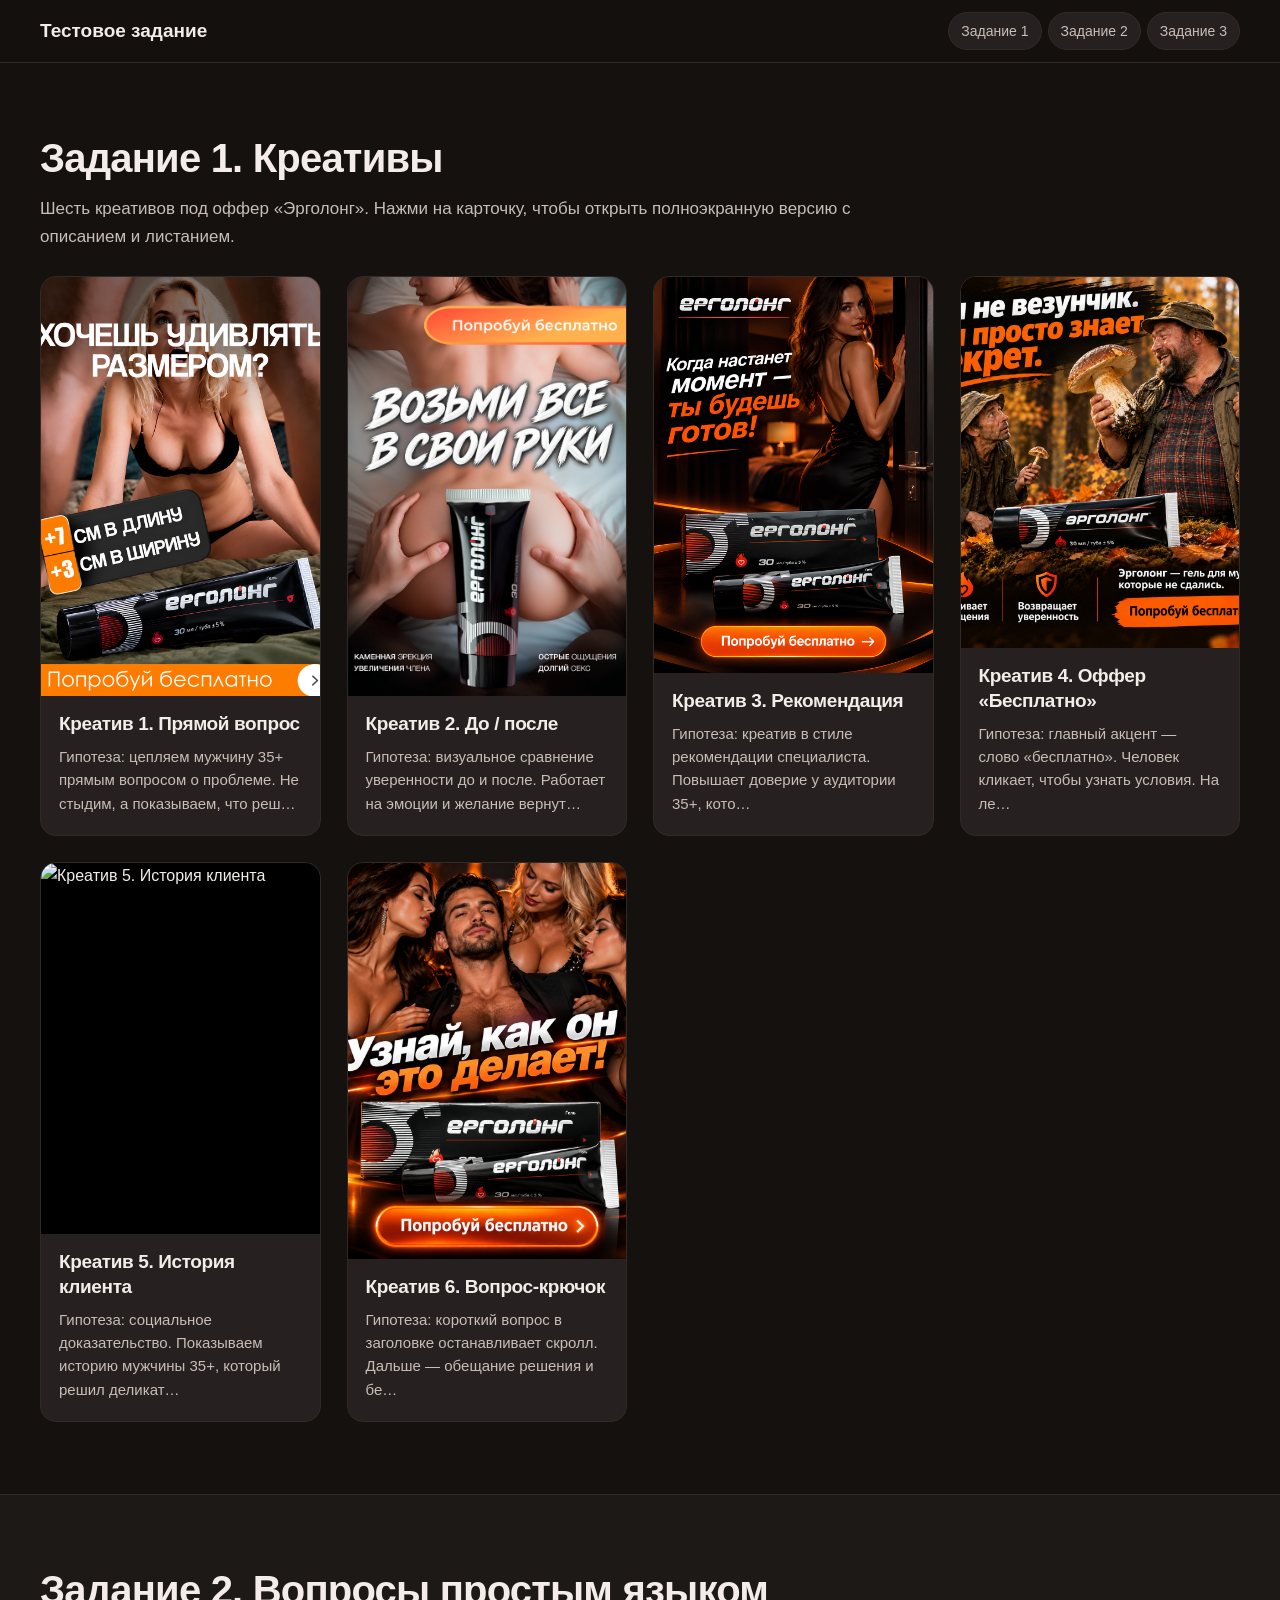
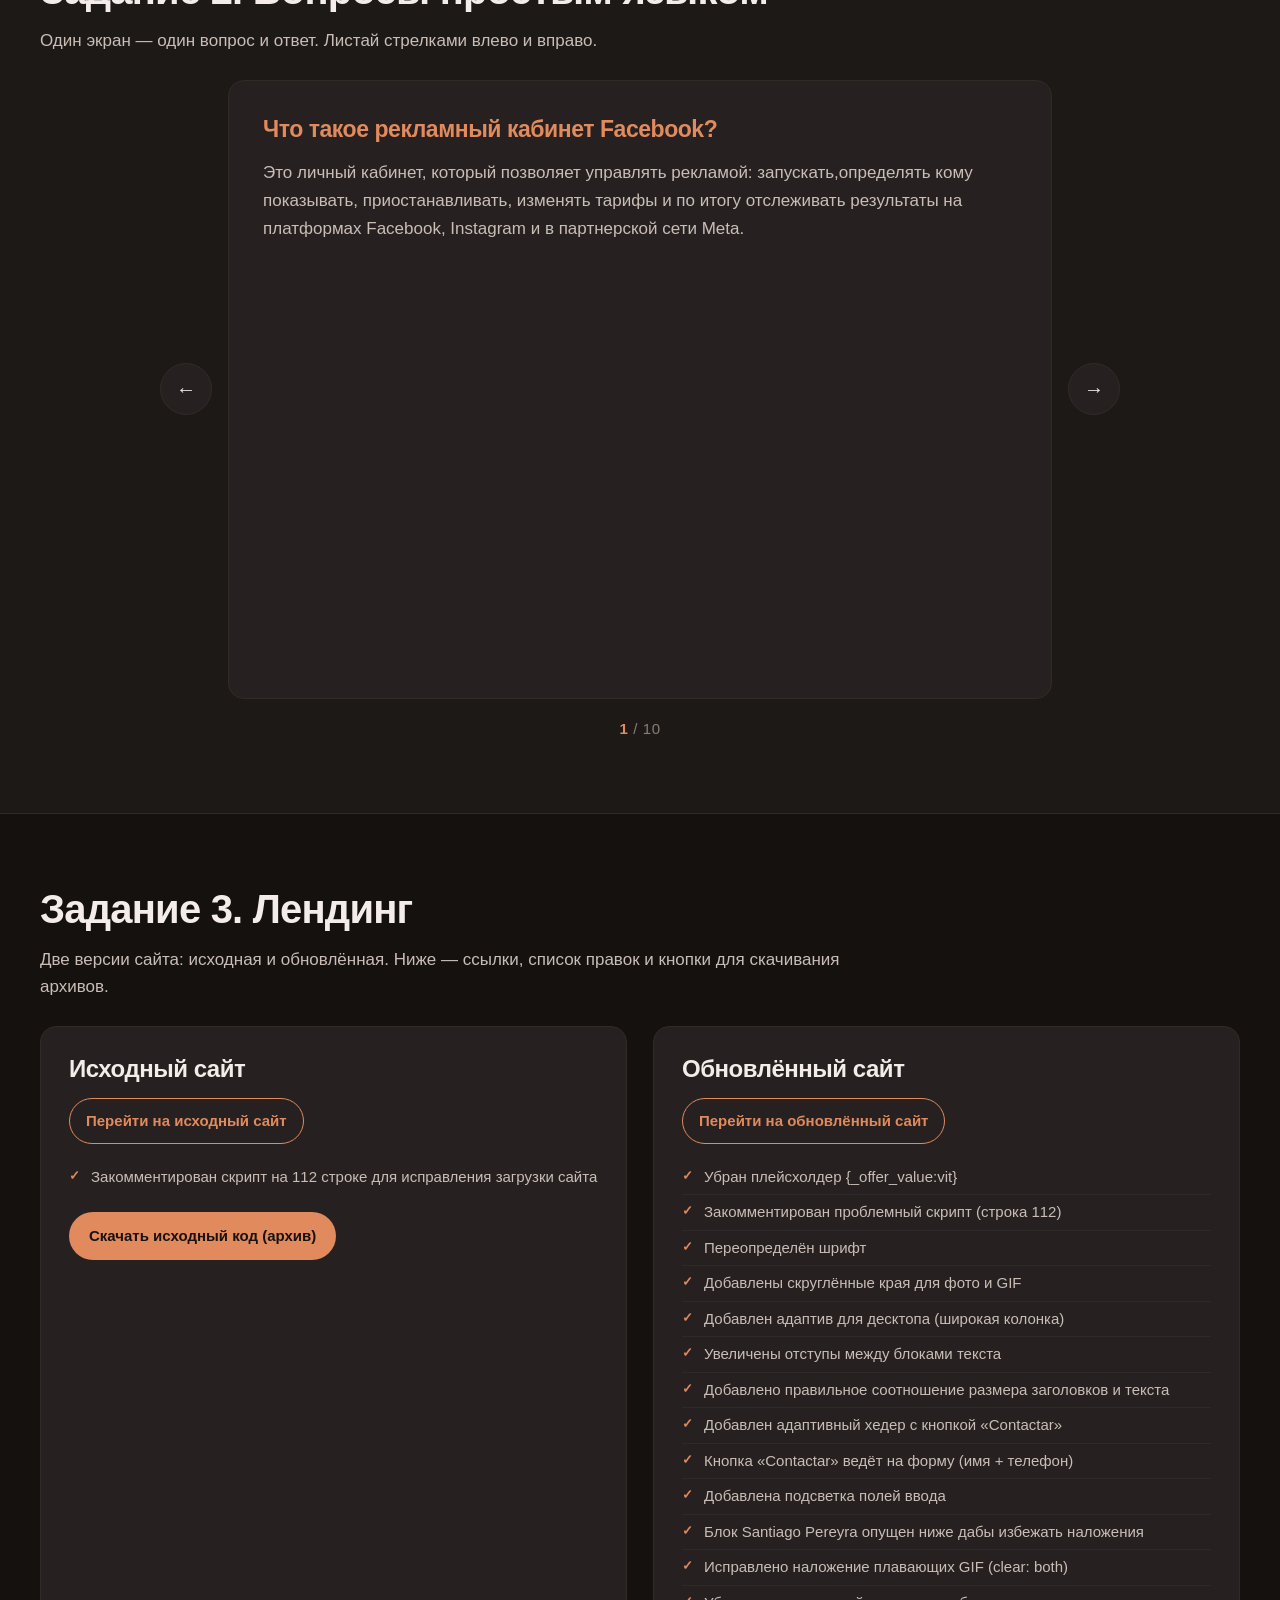
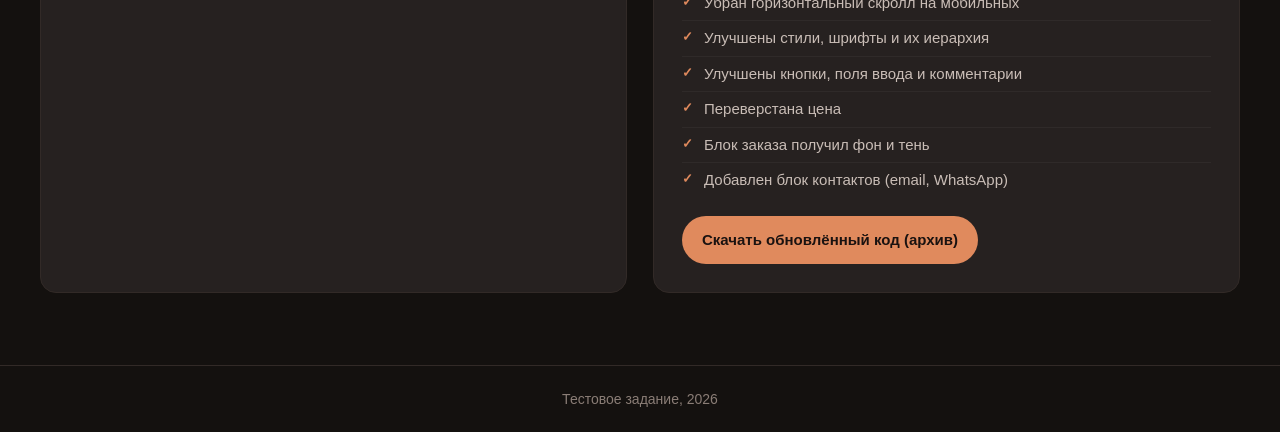
==== commit d2217c12: "релиз" ====
--- a/index.html
+++ b/index.html
@@ -155,16 +155,22 @@
 
     /* ===== ЗАДАНИЕ 2: ВОПРОСЫ ===== */
     const qaData = [
-        { q: "Что такое рекламный кабинет Facebook?", a: "Это личный инструмент внутри Facebook, где ты создаёшь рекламу: выбираешь, кому показывать, сколько платить, какие картинки и текст. Там же видишь результаты: сколько людей увидели, кликнули и сколько это стоило." },
-        { q: "Что такое Бизнес-менеджер Facebook?", a: "Это как общая папка для бизнеса. В нём хранятся рекламные кабинеты, страницы, пиксели и доступы сотрудников. Удобно, когда рекламой занимается несколько людей." },
-        { q: "В чём отличие Бизнес-менеджера от рекламного кабинета?", a: "Бизнес-менеджер — большой ящик для управления бизнесом: страницы, кабинеты, люди. Рекламный кабинет — только для запуска и анализа рекламы. В одном бизнес-менеджере может быть несколько кабинетов." },
-        { q: "Что такое API?", a: "API — это способ, с помощью которого программы общаются друг с другом. Одна программа просит у Facebook данные, а Facebook отдаёт ответ. Людям не нужно вручную всё копировать." },
-        { q: "Что такое токен разработчика?", a: "Это как временный пароль для программы. Он даёт доступ к API Facebook. Если токен попадёт не в те руки, можно потерять доступ или данные, поэтому его нельзя публиковать." },
-        { q: "Что за ошибка в Facebook «Запрет рекламной деятельности»?", a: "Это ограничение на рекламу. Facebook может запретить рекламироваться, если нарушены правила: обман, запрещённые товары, плохая история оплат, подозрительная активность. Нужно проверить причины и подать апелляцию." },
-        { q: "Что за ошибка в Facebook «Полиси» (Policy)?", a: "Policy — это ошибка из-за нарушения правил рекламы. Например, текст или картинка не по правилам, нельзя обещать такое, или неверно выбрана категория. Нужно исправить объявление или запросить проверку." },
-        { q: "Что такое CPL, CPA, CTR, CR, Аппрув?", a: "CPL — цена за лид, то есть за контакт человека. CPA — цена за целевое действие: покупку, заявку, регистрацию. CTR — сколько людей кликнули из тех, кто увидел. CR — конверсия: сколько из кликнувших сделали нужное действие. Аппрув — одобрение рекламы или заявки." },
-        { q: "Что такое COD-офферы и SS-офферы, в чём разница?", a: "COD — оплата при получении. Человек заказывает, платит курьеру. SS — предоплата или оплата на сайте. В COD больше отказов, но легче заказать. В SS деньги приходят сразу, но люди чаще боятся платить вперёд." },
-        { q: "Что такое сплит-тест?", a: "Это когда запускают два или больше вариантов рекламы и смотрят, какой работает лучше. Меняют одну вещь: картинку, текст, аудиторию. Потом оставляют победителя." }
+        { q: "Что такое рекламный кабинет Facebook?", a: "Это личный кабинет, который позволяет управлять рекламой: запускать,определять кому показывать, приостанавливать, изменять тарифы и по итогу отслеживать результаты на платформах Facebook, Instagram и в партнерской сети Meta." },
+        { q: "Что такое Бизнес-менеджер Facebook?", a: "Кабинет «начальника», который объединяет личные кабинеты сотрудников. Это главный кабинет компании, где лежат все рабочие инструменты (страницы, рекламные кабинеты). Каждому сотруднику выдают доступ только к тем кабинетам, которые ему нужны." },
+        { q: "В чём отличие Бизнес-менеджера от рекламного кабинета?", a: "Бизнес-менеджер - общий кабинет для всей команды. В нём собраны сотрудники, страницы и рекламные кабинеты. Через него удобно управлять рекламой сразу в нескольких кабинетах и проектах.<br><br>Рекламный кабинет - отдельный инструмент для запуска рекламы.<br>Он подходит для одиночных проектов, когда не нужно объединять несколько сотрудников." },
+        { q: "Что такое API?", a: "Это набор инструментов, позволяющий различным программам, обращаться к сторонним программам, получать от неё данные или выполнять действия. В рекламе через API можно получать статистику по кампаниям, управлять кампаниями. Также можно связывать рекламный кабинет с CRM и другими сервисами. API помогает автоматизировать работу с рекламой и анализировать её результаты без ручного входа в кабинет. " },
+        { q: "Что такое токен разработчика?", a: "Это ключ доступа, который выдаётся приложению или программе, чтобы она могла обращаться к API от имени личного, рабочего аккаунта. Грубо говоря, это пароль для программы, имея который она может запрашивать данные и выполнять действия со сторонними ресурсами (сайтами, программами)." },
+        { q: "Что за ошибка в Facebook «Запрет рекламной деятельности»?", a: "Ошибка означает, что рекламный кабинет был заблокирован, потому что при размещении рекламы были нарушены правила Facebook. Например: реклама запрещенных товаров, откровенно неправдивые обещания от пользования товаром или услугой, подозрительная активность в любом из ее проявлений, проблемы с оплатой, выявленные попытки обхода системы. Нужно проверить причины и подать апелляцию." },
+       {
+  q: "Что за ошибка в Facebook «Полиси» (Policy)?",
+  a: "Ошибка говорит о нарушении правил рекламы или сообщества. В рекламе содержится что-то запрещённое внутренними законами Meta.<br>Скорее всего это:<br>• запрещённые товары и темы вроде оружия, наркотиков, табака, взрослых товаров и азартных игр без лицензии;<br>• обман и введение в заблуждение с нереалистичными обещаниями, кликбейтом и фейковыми отзывами;<br>• дискриминация по расе, возрасту, религии или здоровью;<br>• использование личных данных пользователя;<br>• нарушение авторских прав;<br>• проблемы с посадочной страницей, если ссылка ведёт на нерабочий или вредоносный сайт;<br>• а также попытки обойти системы, например замаскировать запрещённый контент или создать новые аккаунты после бана."
+},
+        { q: "Что такое CPL, CPA, CTR, CR, Аппрув?", a: "Это основные понятия для оценки эффективности рекламных кампаний.<br><b>1. CPL - цена за лида.</b> Лид - это любой контакт потенциального клиента: заявка, заполненная форма, звонок, подписка. CPL показывает, сколько вы платите за одного такого обратившегося человека. Считается так: расходы на рекламу / количество лидов.<br><b>2. CPA - цена за целевое действие.</b> В отличие от CPL, целевым действием может быть не только лид, а любое важное действие: покупка, регистрация, установка приложения, оформление заказа. CPA - это стоимость такого действия. Считается почти так же: расходы на рекламу / количество целевых действий.<br><b>3. CTR - кликабельность.</b> CTR показывает, какой процент людей, увидевших объявление, кликнул по нему. Считается так: (клики / показы) × 100%. Высокий CTR означает, что объявление привлекает внимание и цепляет аудиторию, низкий - нужно корректировать картинку или текст.<br><b>4. CR - конверсия.</b> Конверсия - это процент пользователей, которые после клика по объявлению совершили конкретное действие (заявку, покупку и т.п.). Считается так: (количество целевых действий / количество кликов) × 100%. Показывает, насколько хорошо сайт превращает посетителей в клиентов: низкая конверсия - проблемы на сайте.<br><b>5. Аппрув - одобрение.</b> Это статус объявления на данный момент, грубо говоря - одобрено платформой или нет." },
+        {
+  q: "Что такое COD-офферы и SS-офферы, в чём разница?",
+  a: "COD-офферы и SS-офферы - два основных типа товарных предложений в партнёрке. Они отличаются тем, как покупатель оплачивает товар.<br><br>COD-оффер - оплата при получении.<br>Плюсы: доверие покупателя, может лучше работать в отдельных регионах и на отдельные возрастные группы.<br>Минусы: могут не выкупить по какой-либо причине, доход только за выкуп, долгий цикл сделки.<br><br>SS-оффер - прямая продажа, оплата заказа онлайн через интернет.<br>Плюсы: мгновенный доход, намного меньше проблем с невыкупом (возврат бывает, но не часто), более предсказуемый результат действия покупателя.<br>Минусы: могут быть технические проблемы с оплатой, не все готовы предоставлять сайтам данные карт, может потребоваться высокое доверие к бренду."
+},
+        { q: "Что такое сплит-тест?", a: "Сплит-тест - это способ проверить, какой вариант рекламы, страницы или текста работает лучше. Метод заключается в том, что разным группам людей показывают версии одного и того же, а затем смотрят, какая из них дала лучший результат. <br> <br>Грубо говоря, это аналитический метод сравнения. Менять варианты нужно поэтапно: например, две одинаковые картинки с разными текстами или две разные картинки с одним текстом. Таким образом получится выявить, какой именно текст и какая картинка будут наиболее продаваемыми." }
     ];
 
     const qaTrack = document.getElementById("qaTrack");
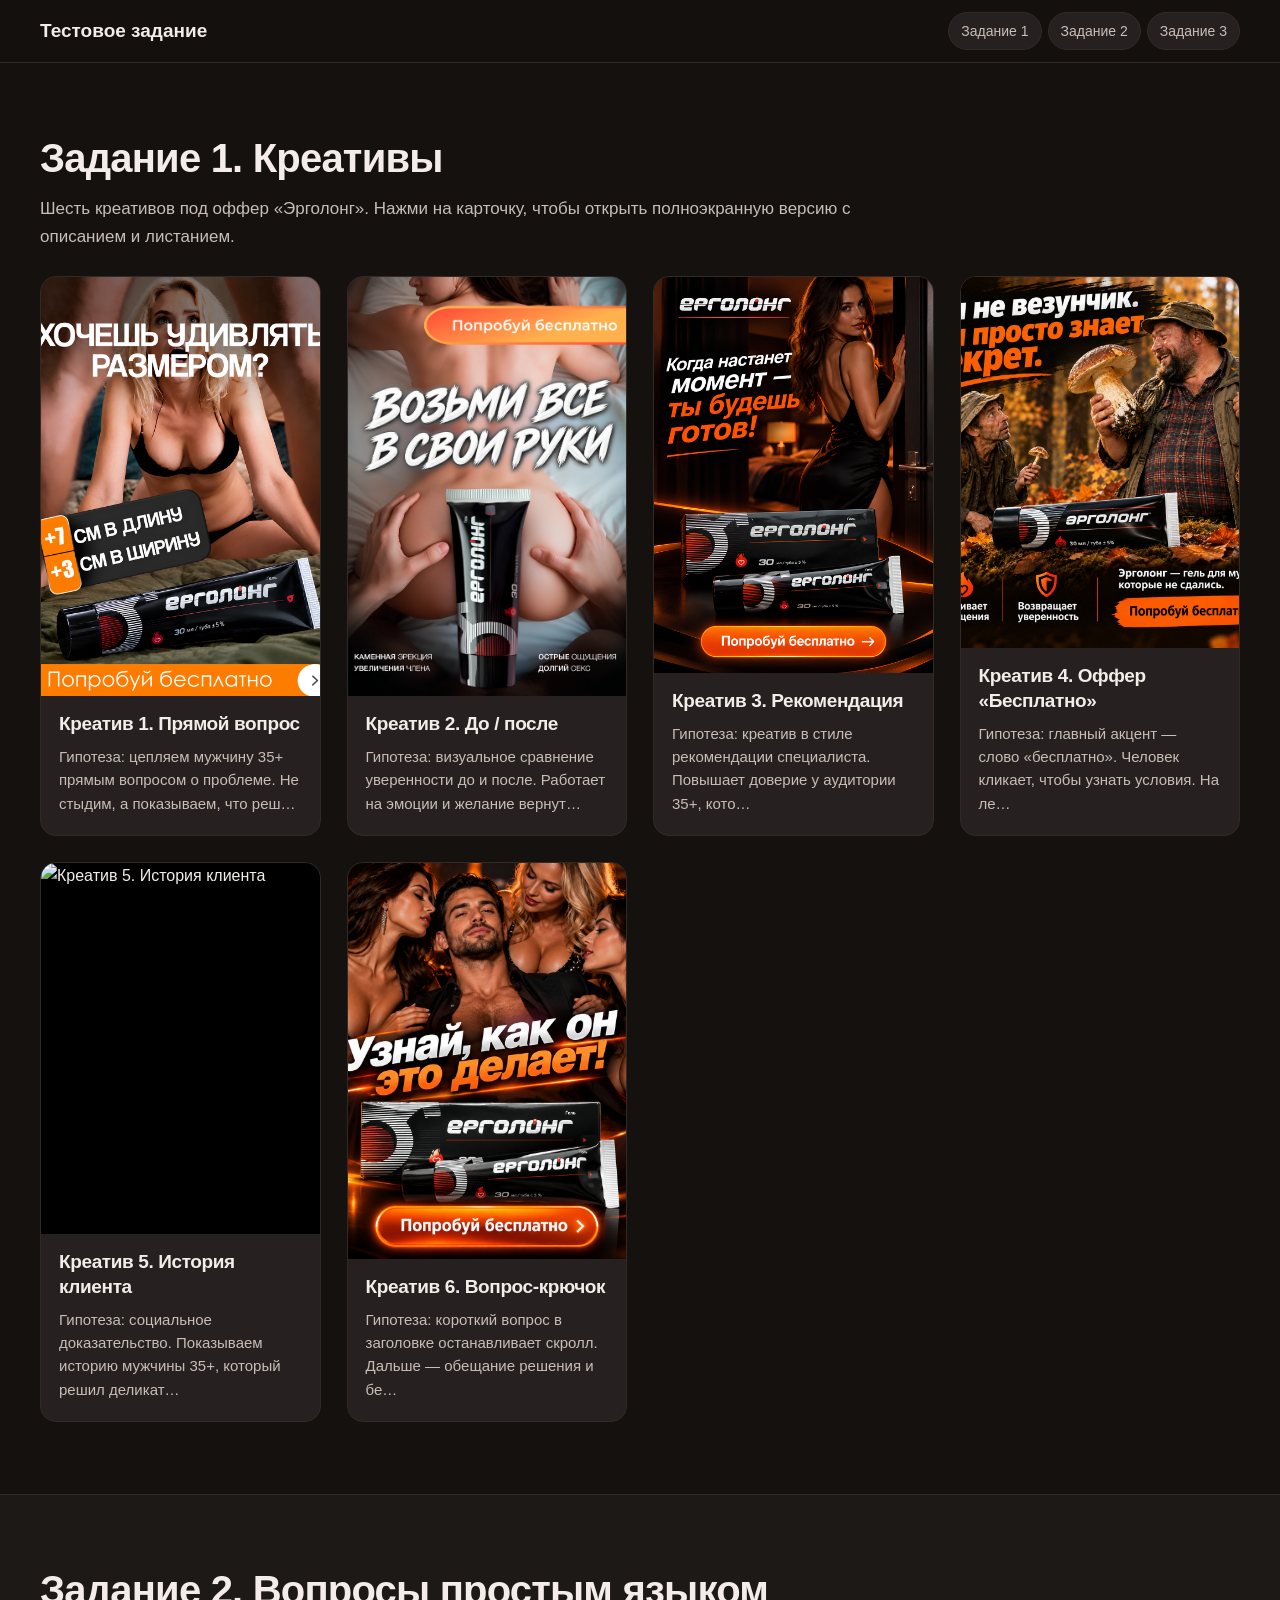
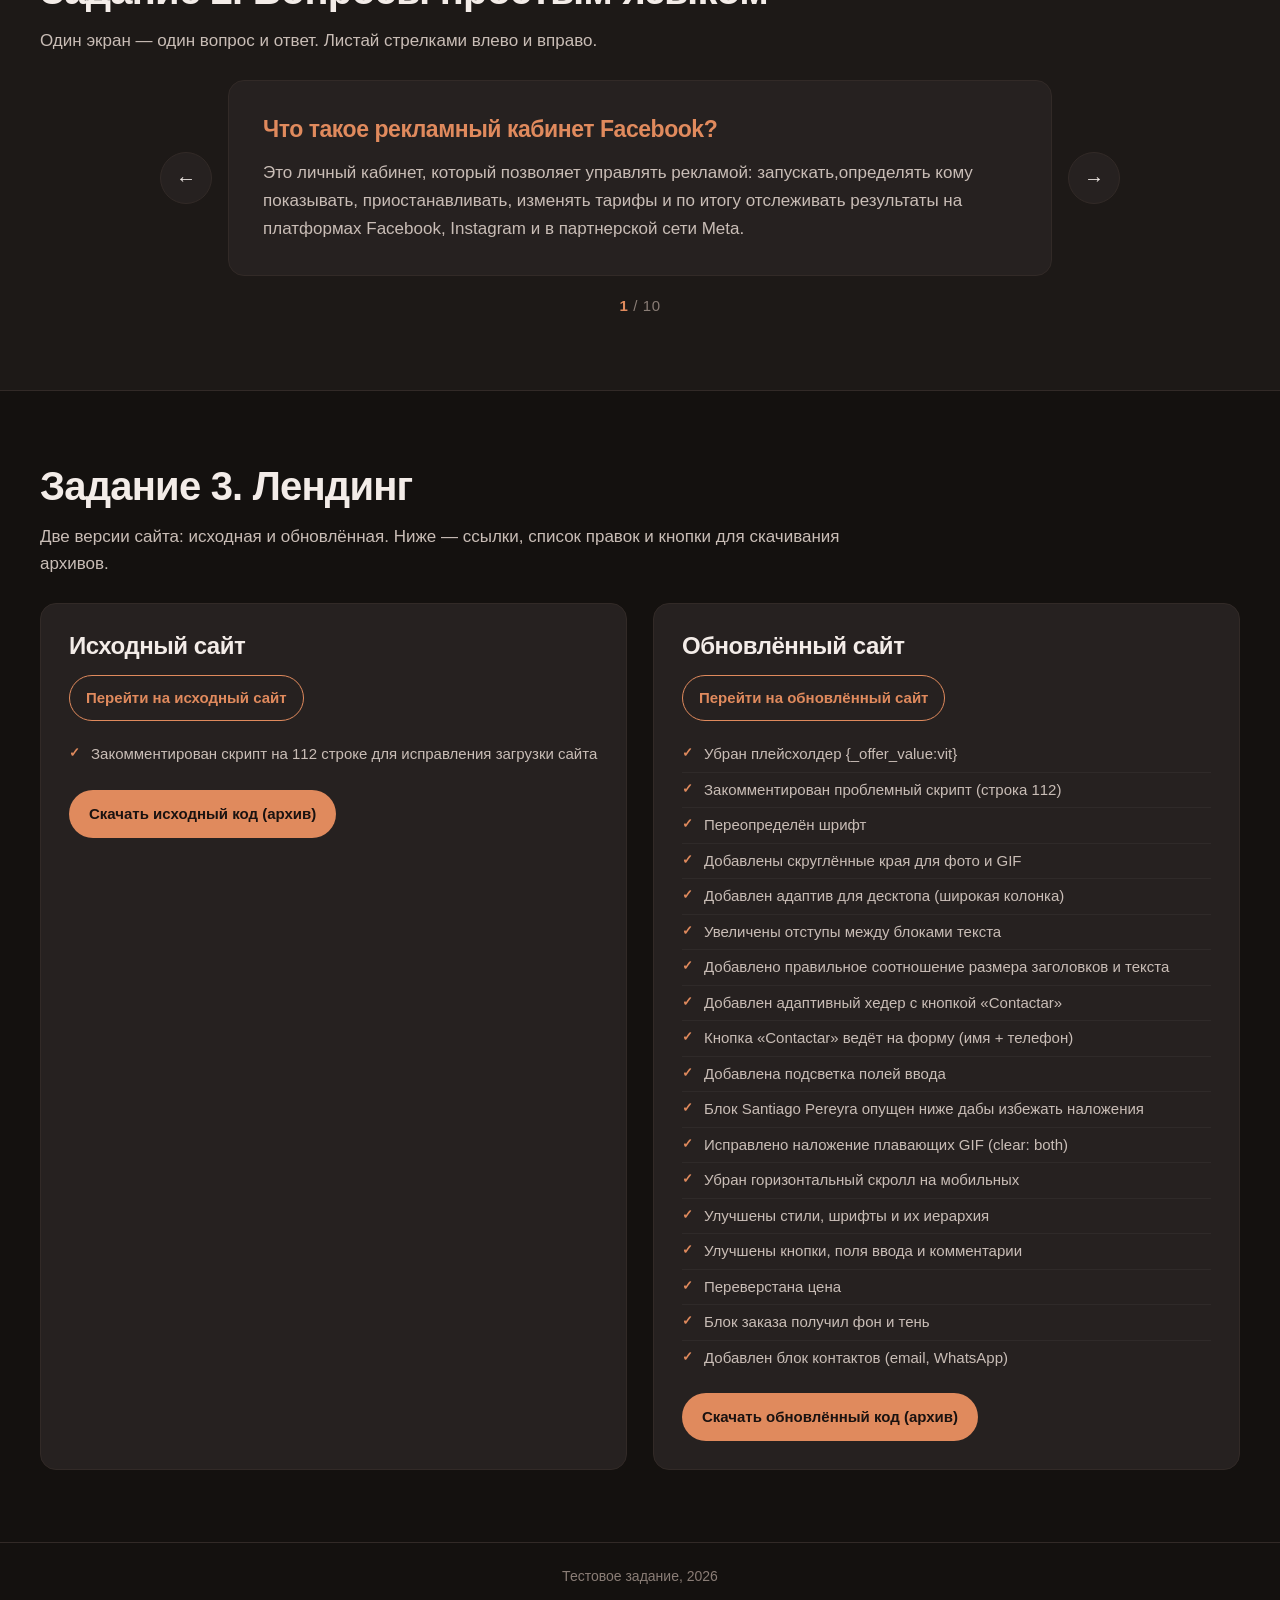
==== commit d80b62ac: "релиз" ====
--- a/index.html
+++ b/index.html
@@ -4,14 +4,35 @@
     <meta charset="UTF-8">
     <meta name="viewport" content="width=device-width, initial-scale=1.0, maximum-scale=5.0">
     <title>Тестовое задание</title>
-    <!-- FAVICON -->
     <link rel="icon" type="image/svg+xml" href="data:image/svg+xml,%3Csvg xmlns='http://www.w3.org/2000/svg' viewBox='0 0 100 100'%3E%3Crect width='100' height='100' fill='%232b2825' rx='20'/%3E%3Ctext x='50' y='66' font-family='Space Grotesk, Arial, sans-serif' font-size='46' font-weight='700' fill='%239e6b5e' text-anchor='middle' letter-spacing='6'%3E%3C/text%3E%3C/svg%3E">
     <link rel="apple-touch-icon" sizes="180x180" href="data:image/svg+xml,%3Csvg xmlns='http://www.w3.org/2000/svg' viewBox='0 0 180 180'%3E%3Crect width='180' height='180' fill='%232b2825' rx='36'/%3E%3Ctext x='90' y='120' font-family='Space Grotesk, Arial, sans-serif' font-size='84' font-weight='700' fill='%239e6b5e' text-anchor='middle' letter-spacing='10'%3E%3C/text%3E%3C/svg%3E">
 
     <link rel="stylesheet" href="https://cdn.jsdelivr.net/npm/@fontsource/space-grotesk@5.0.8/css/space-grotesk.min.css">
     <link rel="stylesheet" href="creatives/style.css">
     <style>
- 
+        /* --- Адаптивная высота блока вопросов --- */
+
+        /* Окно слайдера: высоту задаёт скрипт под активный слайд */
+        .qa-viewport {
+            overflow: hidden;
+            height: auto;
+            min-height: 0;
+            transition: height .3s ease;
+        }
+
+        /* Слайды больше не растягиваются под самый высокий ответ */
+        .qa-track {
+            align-items: flex-start;
+        }
+
+        .qa-slide {
+            height: auto;
+            min-height: 0;
+        }
+
+        @media (prefers-reduced-motion: reduce) {
+            .qa-viewport { transition: none; }
+        }
     </style>
 </head>
 <body>
@@ -157,8 +178,8 @@
     const qaData = [
         { q: "Что такое рекламный кабинет Facebook?", a: "Это личный кабинет, который позволяет управлять рекламой: запускать,определять кому показывать, приостанавливать, изменять тарифы и по итогу отслеживать результаты на платформах Facebook, Instagram и в партнерской сети Meta." },
         { q: "Что такое Бизнес-менеджер Facebook?", a: "Кабинет «начальника», который объединяет личные кабинеты сотрудников. Это главный кабинет компании, где лежат все рабочие инструменты (страницы, рекламные кабинеты). Каждому сотруднику выдают доступ только к тем кабинетам, которые ему нужны." },
-        { q: "В чём отличие Бизнес-менеджера от рекламного кабинета?", a: "Бизнес-менеджер - общий кабинет для всей команды. В нём собраны сотрудники, страницы и рекламные кабинеты. Через него удобно управлять рекламой сразу в нескольких кабинетах и проектах.<br><br>Рекламный кабинет - отдельный инструмент для запуска рекламы.<br>Он подходит для одиночных проектов, когда не нужно объединять несколько сотрудников." },
-        { q: "Что такое API?", a: "Это набор инструментов, позволяющий различным программам, обращаться к сторонним программам, получать от неё данные или выполнять действия. В рекламе через API можно получать статистику по кампаниям, управлять кампаниями. Также можно связывать рекламный кабинет с CRM и другими сервисами. API помогает автоматизировать работу с рекламой и анализировать её результаты без ручного входа в кабинет. " },
+        { q: "В чём отличие Бизнес-менеджера от рекламного кабинета?", a: "Бизнес-менеджер - общий кабинет для всей команды. В нём собраны сотрудники, страницы и рекламные кабинеты. Через него удобно управлять рекламой сразу в нескольких кабинетах и проектах.<br><br>Рекламный кабинет - отдельный инструмент для запуска рекламы.<br>Он подходит для одиночных проектов, когда не нужно объединять нескольких сотрудников." },
+        { q: "Что такое API?", a: "Это набор инструментов, позволяющий различным программам, обращаться к сторонним программам, получать от неё данные и выполнять действия. В рекламе через API можно получать статистику по кампаниям, управлять кампаниями. Также можно связывать рекламный кабинет с CRM и другими сервисами. API помогает автоматизировать работу с рекламой и анализировать её результаты без ручного входа в кабинет. " },
         { q: "Что такое токен разработчика?", a: "Это ключ доступа, который выдаётся приложению или программе, чтобы она могла обращаться к API от имени личного, рабочего аккаунта. Грубо говоря, это пароль для программы, имея который она может запрашивать данные и выполнять действия со сторонними ресурсами (сайтами, программами)." },
         { q: "Что за ошибка в Facebook «Запрет рекламной деятельности»?", a: "Ошибка означает, что рекламный кабинет был заблокирован, потому что при размещении рекламы были нарушены правила Facebook. Например: реклама запрещенных товаров, откровенно неправдивые обещания от пользования товаром или услугой, подозрительная активность в любом из ее проявлений, проблемы с оплатой, выявленные попытки обхода системы. Нужно проверить причины и подать апелляцию." },
        {
@@ -178,6 +199,7 @@
     const qaNext = document.getElementById("qaNext");
     const qaCurrent = document.getElementById("qaCurrent");
     const qaTotal = document.getElementById("qaTotal");
+    const qaViewport = document.querySelector(".qa-viewport");
 
     let qaIndex = 0;
     qaTotal.textContent = qaData.length;
@@ -192,9 +214,35 @@
         qaTrack.appendChild(slide);
     });
 
+    /* --- Автовысота: окно слайдера подстраивается под активный слайд --- */
+
+    let qaResizeObserver = null;
+
+    function syncQAHeight() {
+        if (!qaViewport) return;
+        const slide = qaTrack.children[qaIndex];
+        if (!slide) return;
+        qaViewport.style.height = slide.offsetHeight + "px";
+    }
+
+    function observeActiveSlide() {
+        if (!qaViewport || typeof ResizeObserver === "undefined") return;
+        if (qaResizeObserver) qaResizeObserver.disconnect();
+
+        const slide = qaTrack.children[qaIndex];
+        if (!slide) return;
+
+        qaResizeObserver = new ResizeObserver(() => {
+            qaViewport.style.height = slide.offsetHeight + "px";
+        });
+        qaResizeObserver.observe(slide);
+    }
+
     function updateQA() {
         qaTrack.style.transform = `translateX(-${qaIndex * 100}%)`;
         qaCurrent.textContent = qaIndex + 1;
+        syncQAHeight();
+        observeActiveSlide();
     }
 
     qaPrev.addEventListener("click", () => {
@@ -208,6 +256,19 @@
     });
 
     updateQA();
+
+    /* Пересчёт высоты при изменении ширины окна и после загрузки шрифтов */
+    let qaResizeTimer = null;
+    window.addEventListener("resize", () => {
+        clearTimeout(qaResizeTimer);
+        qaResizeTimer = setTimeout(syncQAHeight, 100);
+    });
+
+    window.addEventListener("load", syncQAHeight);
+
+    if (document.fonts && document.fonts.ready) {
+        document.fonts.ready.then(syncQAHeight);
+    }
 </script>
 
 </body>
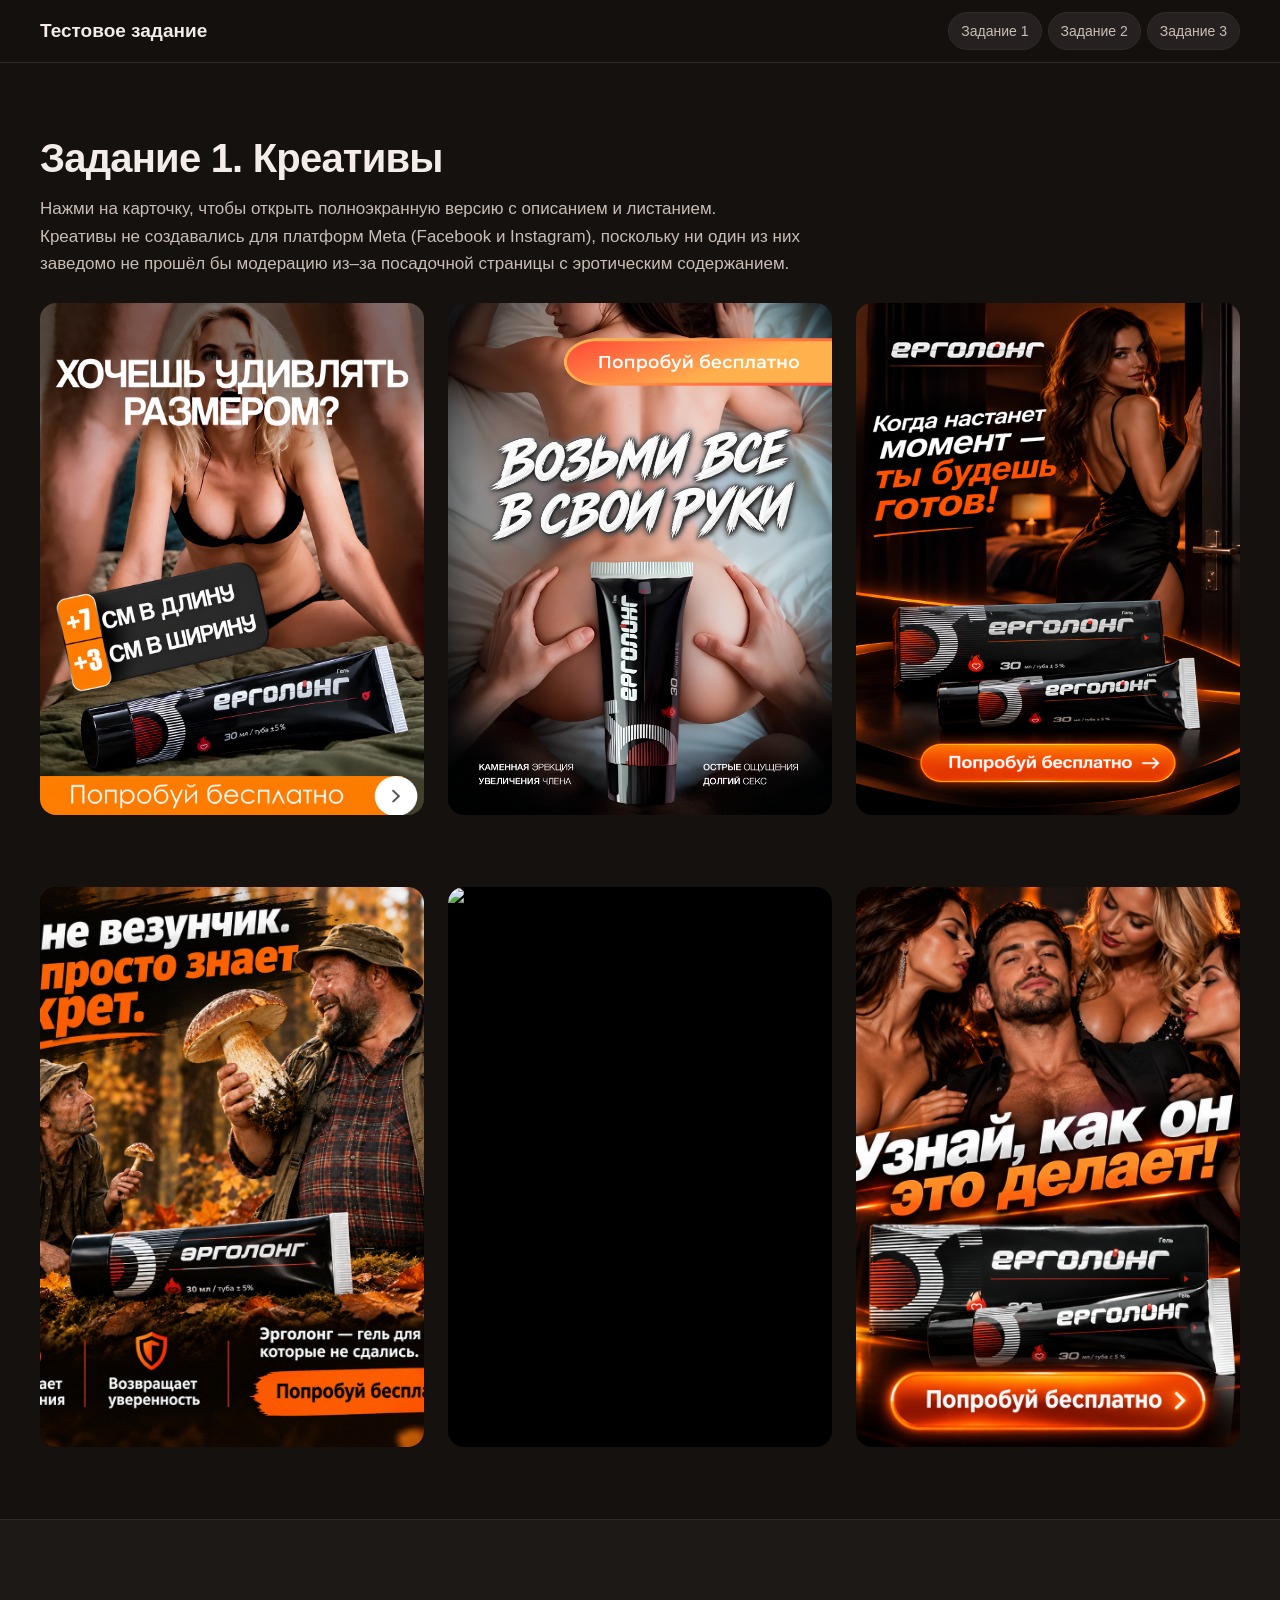
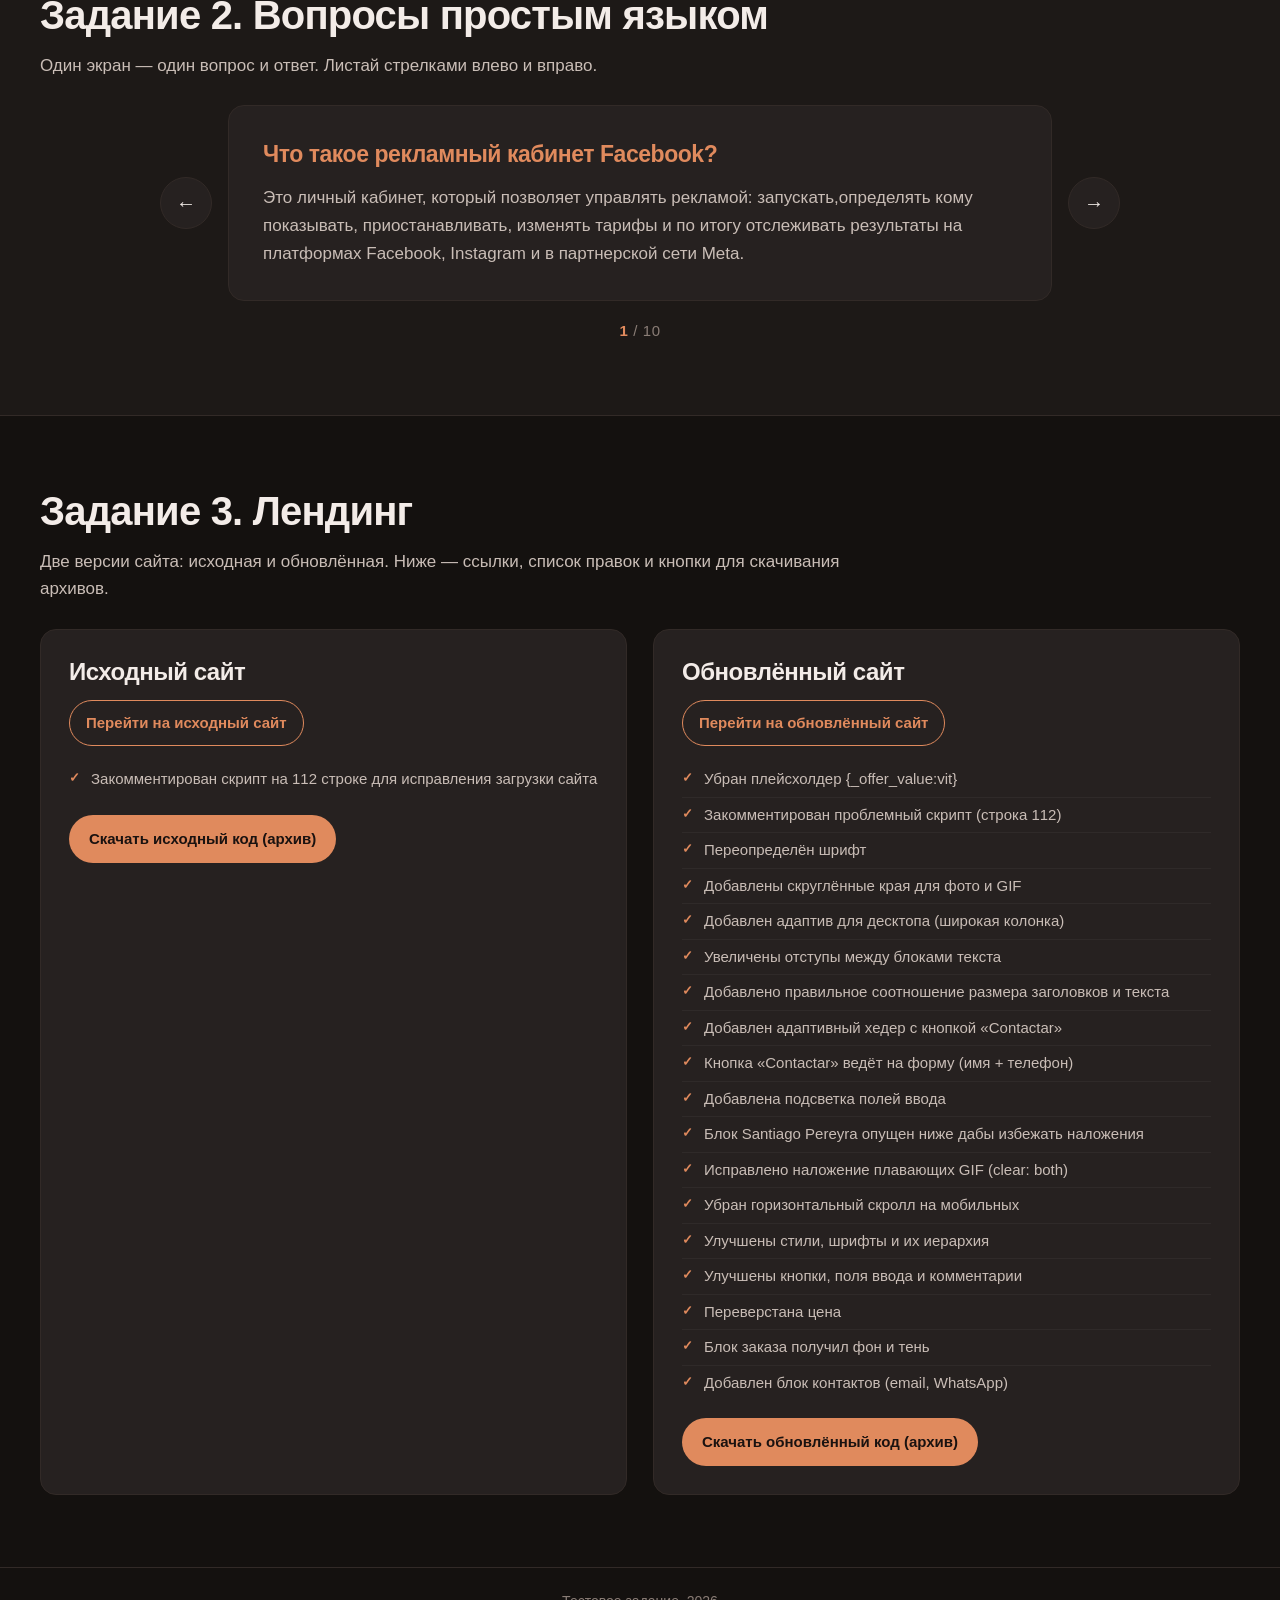
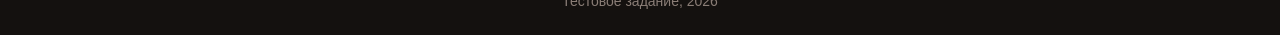
==== commit 46d89434: "релиз" ====
--- a/index.html
+++ b/index.html
@@ -12,7 +12,6 @@
     <style>
         /* --- Адаптивная высота блока вопросов --- */
 
-        /* Окно слайдера: высоту задаёт скрипт под активный слайд */
         .qa-viewport {
             overflow: hidden;
             height: auto;
@@ -20,7 +19,6 @@
             transition: height .3s ease;
         }
 
-        /* Слайды больше не растягиваются под самый высокий ответ */
         .qa-track {
             align-items: flex-start;
         }
@@ -30,8 +28,135 @@
             min-height: 0;
         }
 
+        /* --- Сетка креативов --- */
+        .creatives-grid {
+            display: grid !important;
+            grid-template-columns: repeat(auto-fill, minmax(300px, 1fr));
+            gap: 24px;
+            width: 100%;
+            margin: 0;
+            padding: 0;
+            align-items: start;
+        }
+
+        /* --- Карточка: базовая обёртка --- */
+        .creative-card {
+            display: block;
+            position: relative !important;
+            float: none !important;
+            left: auto !important;
+            top: auto !important;
+            width: 100%;
+            height: auto;
+            background: transparent !important;
+            border: none !important;
+            border-radius: 0 !important;
+            overflow: visible !important;
+            text-decoration: none;
+            color: inherit;
+            margin: 0;
+            padding: 0;
+            box-sizing: border-box;
+            transform: none;
+            line-height: 0;
+            font-size: 0;
+            align-self: start;
+        }
+
+        /* --- Изображение: по умолчанию сохраняет свою натуральную пропорцию --- */
+        .creative-card img {
+            position: static !important;
+            inset: auto !important;
+            display: block;
+            width: 100% !important;
+            height: auto !important;
+            max-width: 100%;
+            object-fit: initial !important;
+            object-position: center;
+            border-radius: 16px;
+            margin: 0;
+            padding: 0;
+            transition: transform .35s ease;
+            backface-visibility: hidden;
+        }
+
+        .creative-card:hover img {
+            transform: scale(1.03);
+        }
+
+        /* --- Карточка 4: 1:1 (квадрат) --- */
+        .creative-card--1-1 {
+            aspect-ratio: 1 / 1 !important;
+        }
+
+        /* --- Карточка 5: 3:2 --- */
+        .creative-card--3-2 {
+            aspect-ratio: 3 / 2 !important;
+        }
+
+        /* Для карточек с заданным соотношением — картинка заполняет карточку,
+           не растягиваясь (обрезается по краям) */
+        .creative-card--1-1,
+        .creative-card--3-2 {
+            overflow: hidden !important;
+            border-radius: 16px;
+            height: auto !important;
+        }
+
+        .creative-card--1-1 img,
+        .creative-card--3-2 img {
+            position: absolute !important;
+            inset: 0;
+            width: 100% !important;
+            height: 100% !important;
+            object-fit: cover !important;
+            border-radius: 16px;
+        }
+
+        /* Мобильная адаптация */
+        @media (max-width: 640px) {
+            .creatives-grid {
+                grid-template-columns: 1fr !important;
+                gap: 16px;
+            }
+
+            .creative-card {
+                aspect-ratio: auto !important;
+                height: auto !important;
+                background: transparent !important;
+                border-radius: 0 !important;
+            }
+
+            .creative-card img {
+                width: 100% !important;
+                height: auto !important;
+                object-fit: initial !important;
+                border-radius: 16px;
+            }
+
+            /* На мобильных тоже сохраняем заданные пропорции */
+            .creative-card--1-1 {
+                aspect-ratio: 1 / 1 !important;
+            }
+
+            .creative-card--3-2 {
+                aspect-ratio: 3 / 2 !important;
+            }
+
+            .creative-card--1-1 img,
+            .creative-card--3-2 img {
+                position: absolute !important;
+                inset: 0;
+                width: 100% !important;
+                height: 100% !important;
+                object-fit: cover !important;
+            }
+        }
+
         @media (prefers-reduced-motion: reduce) {
             .qa-viewport { transition: none; }
+            .creative-card img { transition: none; }
+            .creative-card:hover img { transform: none; }
         }
     </style>
 </head>
@@ -52,7 +177,7 @@
         <div class="container">
             <h1>Задание 1. Креативы</h1>
             <p class="section-intro">
-                Шесть креативов под оффер «Эрголонг». Нажми на карточку, чтобы открыть полноэкранную версию с описанием и листанием.
+                Нажми на карточку, чтобы открыть полноэкранную версию с описанием и листанием. <br> Креативы не создавались для платформ Meta (Facebook и Instagram), поскольку ни один из них заведомо не прошёл бы модерацию из–за посадочной страницы с эротическим содержанием.
             </p>
 
             <div class="creatives-grid" id="creativesGrid"></div>
@@ -150,26 +275,23 @@
     document.getElementById("current-year").textContent = new Date().getFullYear();
 
     /* ===== ЗАДАНИЕ 1: КРЕАТИВЫ ===== */
+    /* ratio — заданное соотношение сторон карточки (иначе картинка в нативном размере) */
     const creatives = [
-        { title: "Креатив 1. Прямой вопрос", desc: "Гипотеза: цепляем мужчину 35+ прямым вопросом о проблеме. Не стыдим, а показываем, что решение есть. Клик — за счёт узнавания ситуации и обещания бесплатной упаковки.", img: "creatives/1.png" },
-        { title: "Креатив 2. До / после", desc: "Гипотеза: визуальное сравнение уверенности до и после. Работает на эмоции и желание вернуть ощущение силы. В тексте — мягкий оффер «Эрголонг» и бесплатная упаковка.", img: "creatives/2.png" },
-        { title: "Креатив 3. Рекомендация", desc: "Гипотеза: креатив в стиле рекомендации специалиста. Повышает доверие у аудитории 35+, которая боится сомнительных средств. Клик — за счёт ощущения безопасности.", img: "creatives/3.png" },
-        { title: "Креатив 4. Оффер «Бесплатно»", desc: "Гипотеза: главный акцент — слово «бесплатно». Человек кликает, чтобы узнать условия. На лендинге оставляет контакты, дальше менеджер объясняет: 1 упаковка бесплатно при заказе курса.", img: "creatives/4.gif" },
-        { title: "Креатив 5. История клиента", desc: "Гипотеза: социальное доказательство. Показываем историю мужчины 35+, который решил деликатную тему. Цепляет тех, кто сомневается и ищет подтверждение.", img: "creatives/5.gif" },
-        { title: "Креатив 6. Вопрос-крючок", desc: "Гипотеза: короткий вопрос в заголовке останавливает скролл. Дальше — обещание решения и бесплатной упаковки. Клик — из-за любопытства и личной боли.", img: "creatives/6.png" }
+        { img: "creatives/1.png" },
+        { img: "creatives/2.png" },
+        { img: "creatives/3.png" },
+        { img: "creatives/4.gif", ratio: "1-1" },   // 1:1
+        { img: "creatives/5.gif", ratio: "3-2" },   // 3:2
+        { img: "creatives/6.png", ratio: "1-1" }    // 1:1
     ];
 
     const creativesGrid = document.getElementById("creativesGrid");
     creatives.forEach((item, index) => {
         const card = document.createElement("a");
         card.href = `creatives/creative-${index + 1}.html`;
-        card.className = "creative-card";
+        card.className = "creative-card" + (item.ratio ? ` creative-card--${item.ratio}` : "");
         card.innerHTML = `
-            <img src="${item.img}" alt="${item.title}" loading="lazy">
-            <div class="creative-card-body">
-                <h3>${item.title}</h3>
-                <p>${item.desc.slice(0, 90)}…</p>
-            </div>
+            <img src="${item.img}" alt="Креатив ${index + 1}" loading="lazy">
         `;
         creativesGrid.appendChild(card);
     });
@@ -182,15 +304,15 @@
         { q: "Что такое API?", a: "Это набор инструментов, позволяющий различным программам, обращаться к сторонним программам, получать от неё данные и выполнять действия. В рекламе через API можно получать статистику по кампаниям, управлять кампаниями. Также можно связывать рекламный кабинет с CRM и другими сервисами. API помогает автоматизировать работу с рекламой и анализировать её результаты без ручного входа в кабинет. " },
         { q: "Что такое токен разработчика?", a: "Это ключ доступа, который выдаётся приложению или программе, чтобы она могла обращаться к API от имени личного, рабочего аккаунта. Грубо говоря, это пароль для программы, имея который она может запрашивать данные и выполнять действия со сторонними ресурсами (сайтами, программами)." },
         { q: "Что за ошибка в Facebook «Запрет рекламной деятельности»?", a: "Ошибка означает, что рекламный кабинет был заблокирован, потому что при размещении рекламы были нарушены правила Facebook. Например: реклама запрещенных товаров, откровенно неправдивые обещания от пользования товаром или услугой, подозрительная активность в любом из ее проявлений, проблемы с оплатой, выявленные попытки обхода системы. Нужно проверить причины и подать апелляцию." },
-       {
-  q: "Что за ошибка в Facebook «Полиси» (Policy)?",
-  a: "Ошибка говорит о нарушении правил рекламы или сообщества. В рекламе содержится что-то запрещённое внутренними законами Meta.<br>Скорее всего это:<br>• запрещённые товары и темы вроде оружия, наркотиков, табака, взрослых товаров и азартных игр без лицензии;<br>• обман и введение в заблуждение с нереалистичными обещаниями, кликбейтом и фейковыми отзывами;<br>• дискриминация по расе, возрасту, религии или здоровью;<br>• использование личных данных пользователя;<br>• нарушение авторских прав;<br>• проблемы с посадочной страницей, если ссылка ведёт на нерабочий или вредоносный сайт;<br>• а также попытки обойти системы, например замаскировать запрещённый контент или создать новые аккаунты после бана."
-},
+        {
+            q: "Что за ошибка в Facebook «Полиси» (Policy)?",
+            a: "Ошибка говорит о нарушении правил рекламы или сообщества. В рекламе содержится что-то запрещённое внутренними законами Meta.<br>Скорее всего это:<br>• запрещённые товары и темы вроде оружия, наркотиков, табака, взрослых товаров и азартных игр без лицензии;<br>• обман и введение в заблуждение с нереалистичными обещаниями, кликбейтом и фейковыми отзывами;<br>• дискриминация по расе, возрасту, религии или здоровью;<br>• использование личных данных пользователя;<br>• нарушение авторских прав;<br>• проблемы с посадочной страницей, если ссылка ведёт на нерабочий или вредоносный сайт;<br>• а также попытки обойти системы, например замаскировать запрещённый контент или создать новые аккаунты после бана."
+        },
         { q: "Что такое CPL, CPA, CTR, CR, Аппрув?", a: "Это основные понятия для оценки эффективности рекламных кампаний.<br><b>1. CPL - цена за лида.</b> Лид - это любой контакт потенциального клиента: заявка, заполненная форма, звонок, подписка. CPL показывает, сколько вы платите за одного такого обратившегося человека. Считается так: расходы на рекламу / количество лидов.<br><b>2. CPA - цена за целевое действие.</b> В отличие от CPL, целевым действием может быть не только лид, а любое важное действие: покупка, регистрация, установка приложения, оформление заказа. CPA - это стоимость такого действия. Считается почти так же: расходы на рекламу / количество целевых действий.<br><b>3. CTR - кликабельность.</b> CTR показывает, какой процент людей, увидевших объявление, кликнул по нему. Считается так: (клики / показы) × 100%. Высокий CTR означает, что объявление привлекает внимание и цепляет аудиторию, низкий - нужно корректировать картинку или текст.<br><b>4. CR - конверсия.</b> Конверсия - это процент пользователей, которые после клика по объявлению совершили конкретное действие (заявку, покупку и т.п.). Считается так: (количество целевых действий / количество кликов) × 100%. Показывает, насколько хорошо сайт превращает посетителей в клиентов: низкая конверсия - проблемы на сайте.<br><b>5. Аппрув - одобрение.</b> Это статус объявления на данный момент, грубо говоря - одобрено платформой или нет." },
         {
-  q: "Что такое COD-офферы и SS-офферы, в чём разница?",
-  a: "COD-офферы и SS-офферы - два основных типа товарных предложений в партнёрке. Они отличаются тем, как покупатель оплачивает товар.<br><br>COD-оффер - оплата при получении.<br>Плюсы: доверие покупателя, может лучше работать в отдельных регионах и на отдельные возрастные группы.<br>Минусы: могут не выкупить по какой-либо причине, доход только за выкуп, долгий цикл сделки.<br><br>SS-оффер - прямая продажа, оплата заказа онлайн через интернет.<br>Плюсы: мгновенный доход, намного меньше проблем с невыкупом (возврат бывает, но не часто), более предсказуемый результат действия покупателя.<br>Минусы: могут быть технические проблемы с оплатой, не все готовы предоставлять сайтам данные карт, может потребоваться высокое доверие к бренду."
-},
+            q: "Что такое COD-офферы и SS-офферы, в чём разница?",
+            a: "COD-офферы и SS-офферы - два основных типа товарных предложений в партнёрке. Они отличаются тем, как покупатель оплачивает товар.<br><br>COD-оффер - оплата при получении.<br>Плюсы: доверие покупателя, может лучше работать в отдельных регионах и на отдельные возрастные группы.<br>Минусы: могут не выкупить по какой-либо причине, доход только за выкуп, долгий цикл сделки.<br><br>SS-оффер - прямая продажа, оплата заказа онлайн через интернет.<br>Плюсы: мгновенный доход, намного меньше проблем с невыкупом (возврат бывает, но не часто), более предсказуемый результат действия покупателя.<br>Минусы: могут быть технические проблемы с оплатой, не все готовы предоставлять сайтам данные карт, может потребоваться высокое доверие к бренду."
+        },
         { q: "Что такое сплит-тест?", a: "Сплит-тест - это способ проверить, какой вариант рекламы, страницы или текста работает лучше. Метод заключается в том, что разным группам людей показывают версии одного и того же, а затем смотрят, какая из них дала лучший результат. <br> <br>Грубо говоря, это аналитический метод сравнения. Менять варианты нужно поэтапно: например, две одинаковые картинки с разными текстами или две разные картинки с одним текстом. Таким образом получится выявить, какой именно текст и какая картинка будут наиболее продаваемыми." }
     ];
 
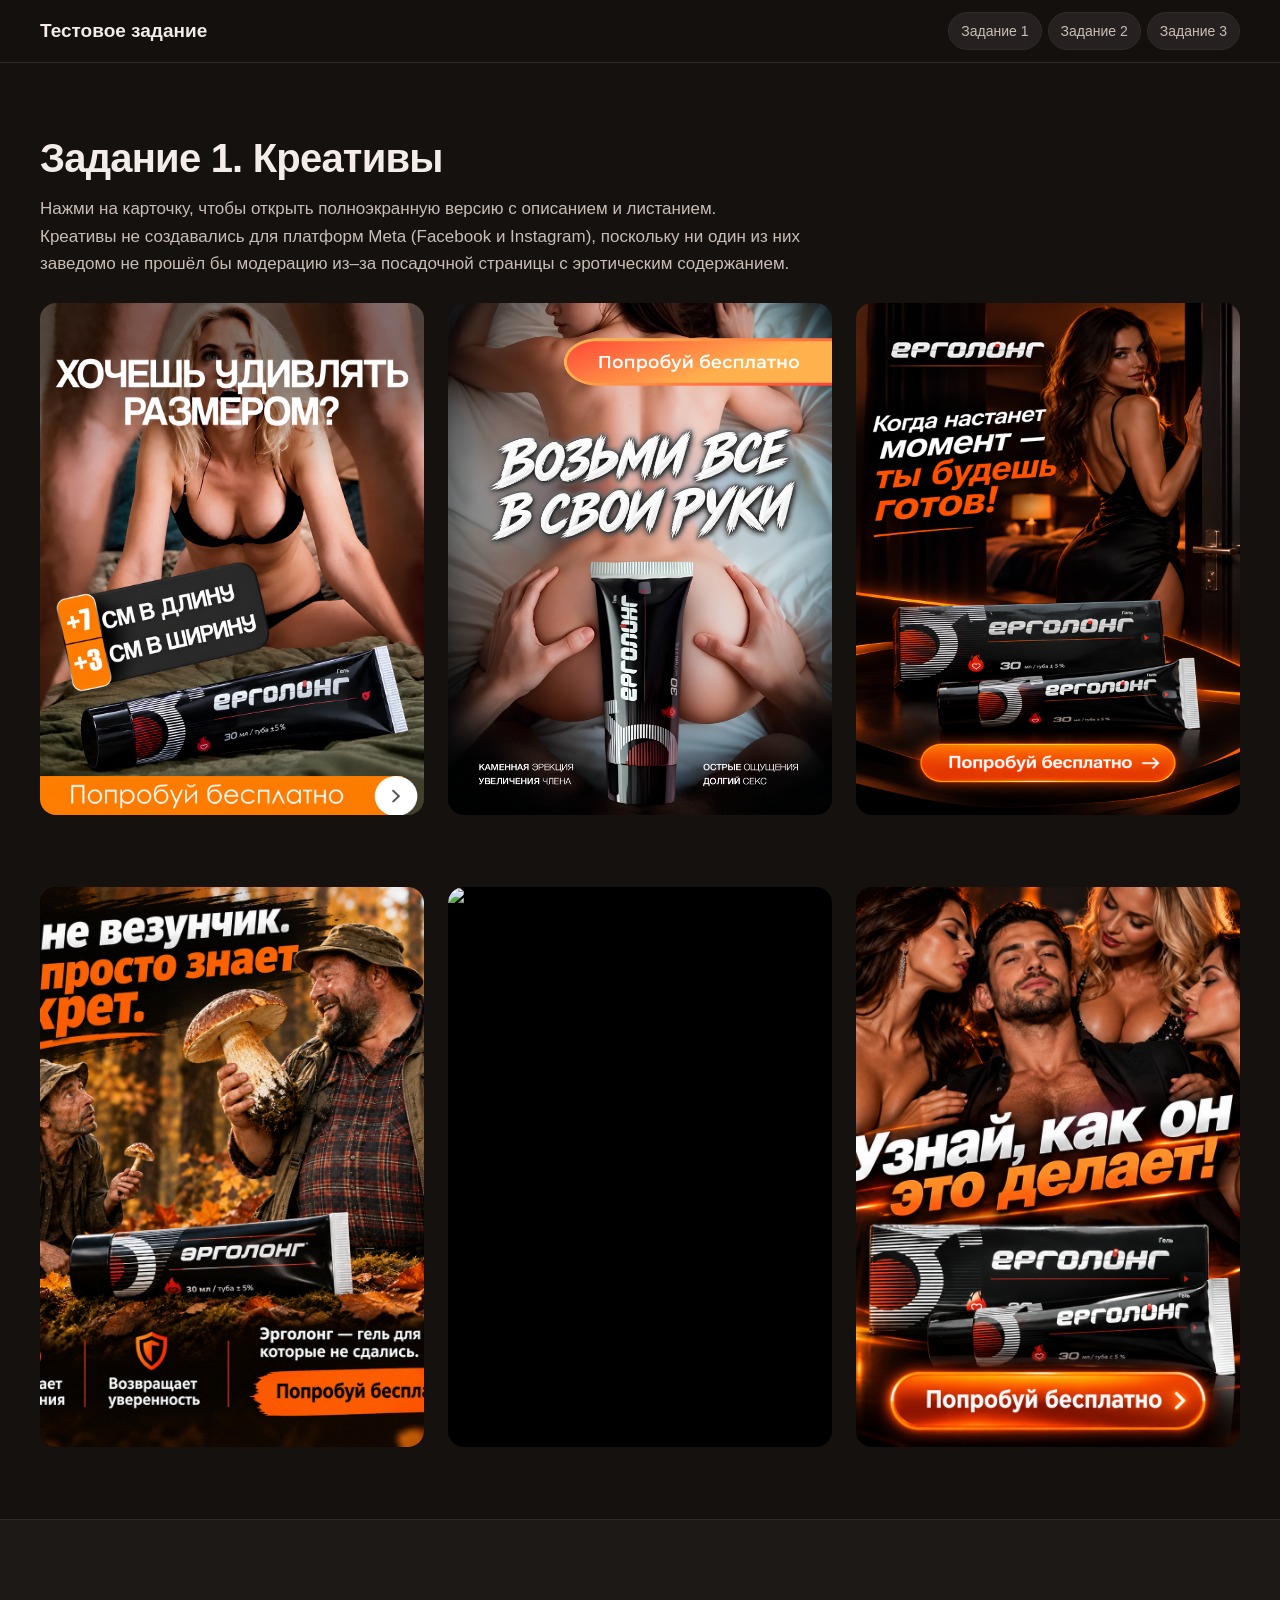
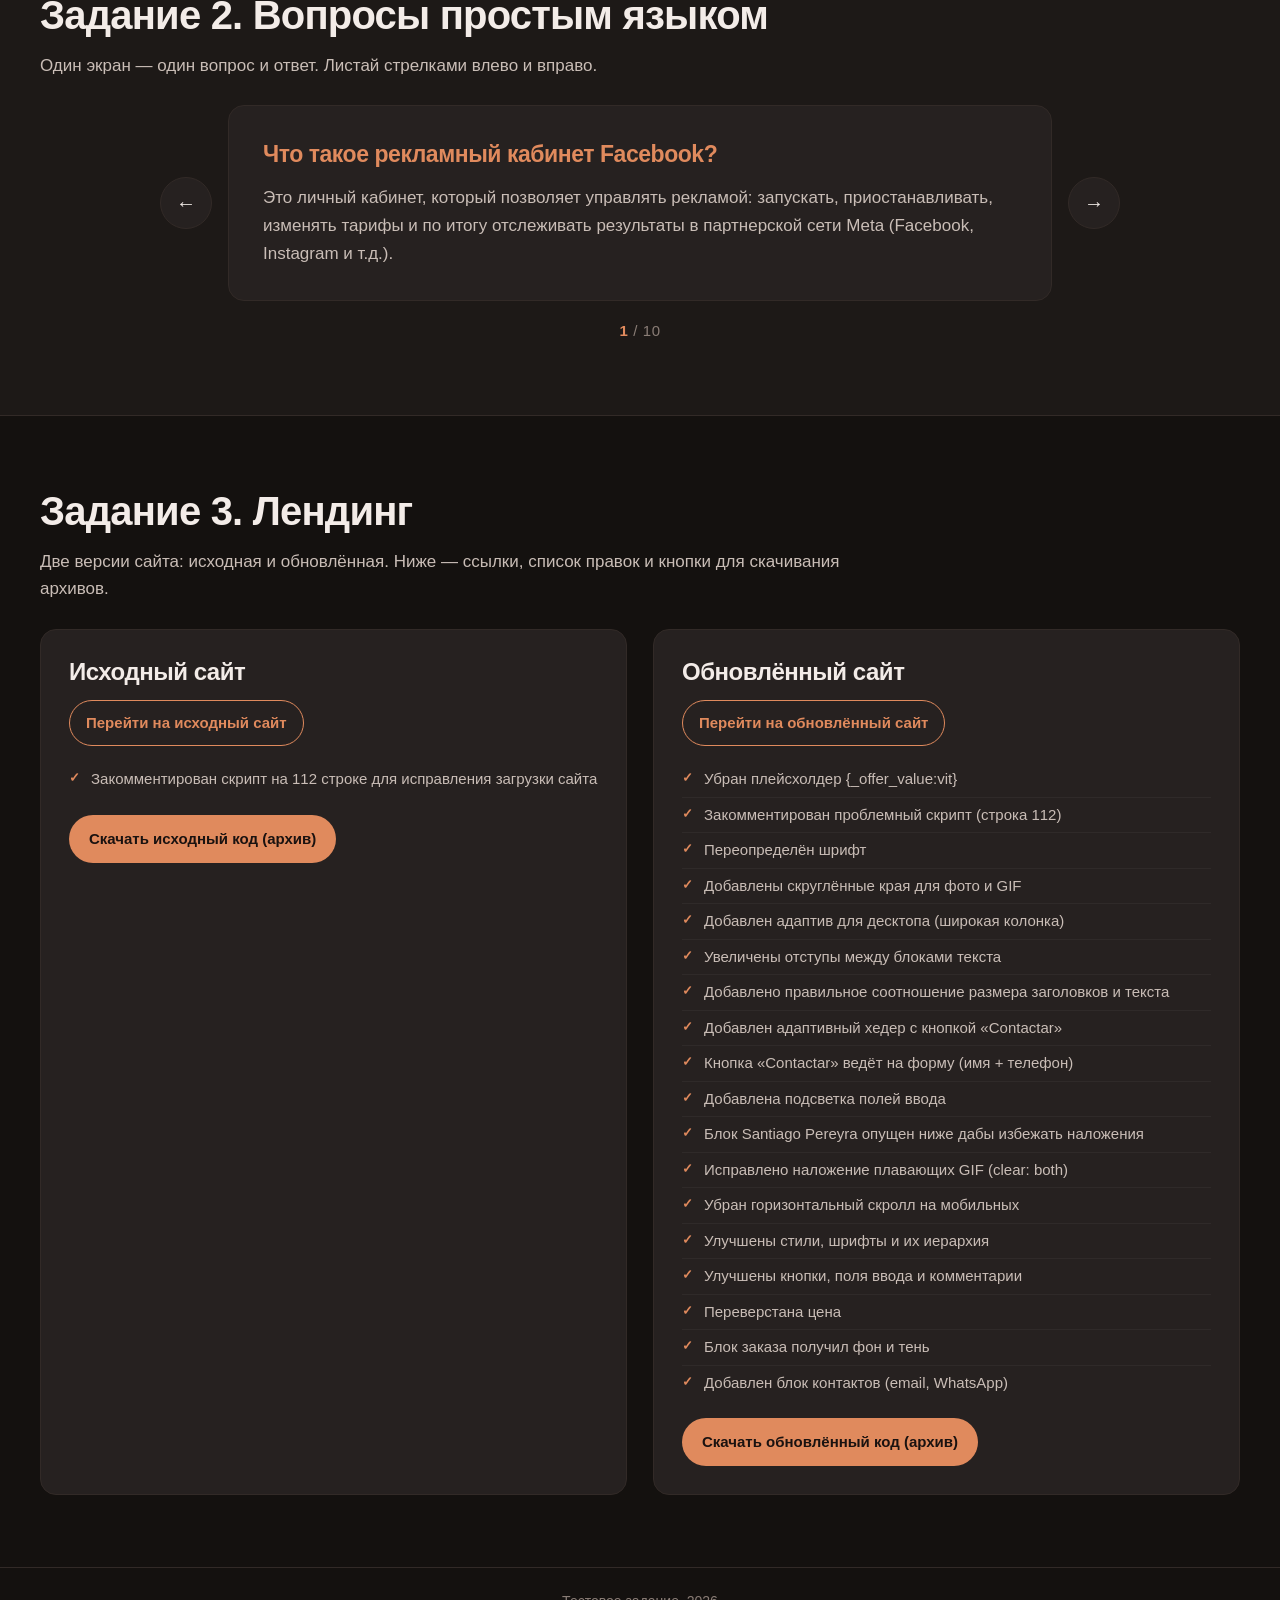
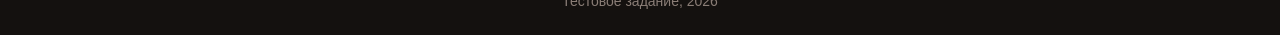
==== commit c2dfe7a4: "boss" ====
--- a/index.html
+++ b/index.html
@@ -298,20 +298,23 @@
 
     /* ===== ЗАДАНИЕ 2: ВОПРОСЫ ===== */
     const qaData = [
-        { q: "Что такое рекламный кабинет Facebook?", a: "Это личный кабинет, который позволяет управлять рекламой: запускать,определять кому показывать, приостанавливать, изменять тарифы и по итогу отслеживать результаты на платформах Facebook, Instagram и в партнерской сети Meta." },
+        { q: "Что такое рекламный кабинет Facebook?", a: "Это личный кабинет, который позволяет управлять рекламой: запускать, приостанавливать, изменять тарифы и по итогу отслеживать результаты в партнерской сети Meta (Facebook, Instagram и т.д.)." },
         { q: "Что такое Бизнес-менеджер Facebook?", a: "Кабинет «начальника», который объединяет личные кабинеты сотрудников. Это главный кабинет компании, где лежат все рабочие инструменты (страницы, рекламные кабинеты). Каждому сотруднику выдают доступ только к тем кабинетам, которые ему нужны." },
-        { q: "В чём отличие Бизнес-менеджера от рекламного кабинета?", a: "Бизнес-менеджер - общий кабинет для всей команды. В нём собраны сотрудники, страницы и рекламные кабинеты. Через него удобно управлять рекламой сразу в нескольких кабинетах и проектах.<br><br>Рекламный кабинет - отдельный инструмент для запуска рекламы.<br>Он подходит для одиночных проектов, когда не нужно объединять нескольких сотрудников." },
-        { q: "Что такое API?", a: "Это набор инструментов, позволяющий различным программам, обращаться к сторонним программам, получать от неё данные и выполнять действия. В рекламе через API можно получать статистику по кампаниям, управлять кампаниями. Также можно связывать рекламный кабинет с CRM и другими сервисами. API помогает автоматизировать работу с рекламой и анализировать её результаты без ручного входа в кабинет. " },
+        { q: "В чём отличие Бизнес-менеджера от рекламного кабинета?", a: "Бизнес–менеджер – общий кабинет для всей команды. В нём собраны сотрудники, страницы и рекламные кабинеты. Через него удобно управлять рекламой сразу в нескольких кабинетах и проектах.<br><br>Рекламный кабинет – отдельный кабинет для запуска рекламы.<br>Он подходит для одиночных проектов, когда не нужно объединять несколько сотрудников." },
+        { q: "Что такое API?", a: "Это набор инструментов, позволяющий различным программам, обращаться к сторонним сервисам, получать от них данные и выполнять действия. В рекламе через API можно получать статистику по кампаниям, управлять кампаниями. Также можно связывать рекламный кабинет с CRM и другими сервисами. API помогает автоматизировать работу с рекламой и анализировать её результаты без ручного входа в кабинет." },
         { q: "Что такое токен разработчика?", a: "Это ключ доступа, который выдаётся приложению или программе, чтобы она могла обращаться к API от имени личного, рабочего аккаунта. Грубо говоря, это пароль для программы, имея который она может запрашивать данные и выполнять действия со сторонними ресурсами (сайтами, программами)." },
-        { q: "Что за ошибка в Facebook «Запрет рекламной деятельности»?", a: "Ошибка означает, что рекламный кабинет был заблокирован, потому что при размещении рекламы были нарушены правила Facebook. Например: реклама запрещенных товаров, откровенно неправдивые обещания от пользования товаром или услугой, подозрительная активность в любом из ее проявлений, проблемы с оплатой, выявленные попытки обхода системы. Нужно проверить причины и подать апелляцию." },
+        { q: "Что за ошибка в Facebook «Запрет рекламной деятельности»?", a: "Ошибка означает, что рекламный кабинет был заблокирован, потому что при размещении рекламы были нарушены правила Facebook. Например: реклама запрещенных товаров, неправдивые обещания от пользования товаром или услугой, подозрительная активность и т.п." },
         {
             q: "Что за ошибка в Facebook «Полиси» (Policy)?",
-            a: "Ошибка говорит о нарушении правил рекламы или сообщества. В рекламе содержится что-то запрещённое внутренними законами Meta.<br>Скорее всего это:<br>• запрещённые товары и темы вроде оружия, наркотиков, табака, взрослых товаров и азартных игр без лицензии;<br>• обман и введение в заблуждение с нереалистичными обещаниями, кликбейтом и фейковыми отзывами;<br>• дискриминация по расе, возрасту, религии или здоровью;<br>• использование личных данных пользователя;<br>• нарушение авторских прав;<br>• проблемы с посадочной страницей, если ссылка ведёт на нерабочий или вредоносный сайт;<br>• а также попытки обойти системы, например замаскировать запрещённый контент или создать новые аккаунты после бана."
+            a: "Ошибка говорит о нарушении правил рекламы или сообщества. В рекламе содержится что–то запрещённое внутренними законами Meta.<br>Скорее всего это:<br>·        запрещённые товары и темы вроде оружия, наркотиков, табака, взрослых товаров и азартных игр без лицензии,<br>·        обман и введение в заблуждение с нереалистичными обещаниями, кликбейтом и фейковыми отзывами,<br>·        дискриминация по расе, возрасту, религии или здоровью,<br>·        использование личных данных пользователя,<br>·        нарушение авторских прав,<br>·        проблемы с посадочной страницей, если ссылка ведёт на нерабочий или вредоносный сайт,<br>·         попытки обойти системы, например замаскировать запрещённый контент или создать новые аккаунты после бана."
         },
-        { q: "Что такое CPL, CPA, CTR, CR, Аппрув?", a: "Это основные понятия для оценки эффективности рекламных кампаний.<br><b>1. CPL - цена за лида.</b> Лид - это любой контакт потенциального клиента: заявка, заполненная форма, звонок, подписка. CPL показывает, сколько вы платите за одного такого обратившегося человека. Считается так: расходы на рекламу / количество лидов.<br><b>2. CPA - цена за целевое действие.</b> В отличие от CPL, целевым действием может быть не только лид, а любое важное действие: покупка, регистрация, установка приложения, оформление заказа. CPA - это стоимость такого действия. Считается почти так же: расходы на рекламу / количество целевых действий.<br><b>3. CTR - кликабельность.</b> CTR показывает, какой процент людей, увидевших объявление, кликнул по нему. Считается так: (клики / показы) × 100%. Высокий CTR означает, что объявление привлекает внимание и цепляет аудиторию, низкий - нужно корректировать картинку или текст.<br><b>4. CR - конверсия.</b> Конверсия - это процент пользователей, которые после клика по объявлению совершили конкретное действие (заявку, покупку и т.п.). Считается так: (количество целевых действий / количество кликов) × 100%. Показывает, насколько хорошо сайт превращает посетителей в клиентов: низкая конверсия - проблемы на сайте.<br><b>5. Аппрув - одобрение.</b> Это статус объявления на данный момент, грубо говоря - одобрено платформой или нет." },
+        {
+            q: "Что такое CPL, CPA, CTR, CR, Аппрув?",
+            a: "Это основные понятия для оценки эффективности рекламных кампаний.<br><br>1. CPL – цена за лида. Проще говоря: сколько байер платит за одного обратившегося человека.<br>Измеряется так: Расходы на рекламу / Количество лидов<br><br>2. CPA – цена за целевое действие: покупка, регистрация, установка приложения, оформление заказа. <br>Измеряется почти так же: Расходы на рекламу / Количество целевых действий<br><br>3. CTR – кликабельность<br>CTR показывает, какой процент людей, увидевших объявление, кликнул по нему.<br>Измеряется так: (Клики / Показы) × 100%<br><br>4. CR – конверсия<br>Конверсия – это процент пользователей, которые после клика по объявлению совершили конкретное действие (заявка, покупка и т.п.).<br> Считается так: (Количество целевых действий / Количество кликов) × 100%<br><br>5. Аппрув – одобрение<br>Это статус объявления на данный момент: одобрено платформой или нет."
+        },
         {
             q: "Что такое COD-офферы и SS-офферы, в чём разница?",
-            a: "COD-офферы и SS-офферы - два основных типа товарных предложений в партнёрке. Они отличаются тем, как покупатель оплачивает товар.<br><br>COD-оффер - оплата при получении.<br>Плюсы: доверие покупателя, может лучше работать в отдельных регионах и на отдельные возрастные группы.<br>Минусы: могут не выкупить по какой-либо причине, доход только за выкуп, долгий цикл сделки.<br><br>SS-оффер - прямая продажа, оплата заказа онлайн через интернет.<br>Плюсы: мгновенный доход, намного меньше проблем с невыкупом (возврат бывает, но не часто), более предсказуемый результат действия покупателя.<br>Минусы: могут быть технические проблемы с оплатой, не все готовы предоставлять сайтам данные карт, может потребоваться высокое доверие к бренду."
+            a: "COD–офферы и SS–офферы – это два основных типа товарных предложений в партнёрке. Они отличаются тем, как покупатель оплачивает товар.<br><br>COD–оффер – оплата при получении.<br>Плюсы: доверие покупателя, может лучше работать в отдельных регионах и на отдельные возрастные группы.<br>Минусы: могут не выкупить по какой–либо причине, доход только за выкуп, долгий цикл сделки.<br><br>SS–оффер – это прямая продажа, оплата заказа онлайн через интернет.<br>Плюсы: мгновенный доход, намного меньше проблем с невыкупом (возврат бывает, но не часто), соответственно более предсказуемый результат действия покупателя.<br>Минусы: могут быть тех. проблемы с оплатой, не все готовы предоставлять сайтам данные карт, может потребовать высокое доверие к бренду."
         },
         { q: "Что такое сплит-тест?", a: "Сплит-тест - это способ проверить, какой вариант рекламы, страницы или текста работает лучше. Метод заключается в том, что разным группам людей показывают версии одного и того же, а затем смотрят, какая из них дала лучший результат. <br> <br>Грубо говоря, это аналитический метод сравнения. Менять варианты нужно поэтапно: например, две одинаковые картинки с разными текстами или две разные картинки с одним текстом. Таким образом получится выявить, какой именно текст и какая картинка будут наиболее продаваемыми." }
     ];
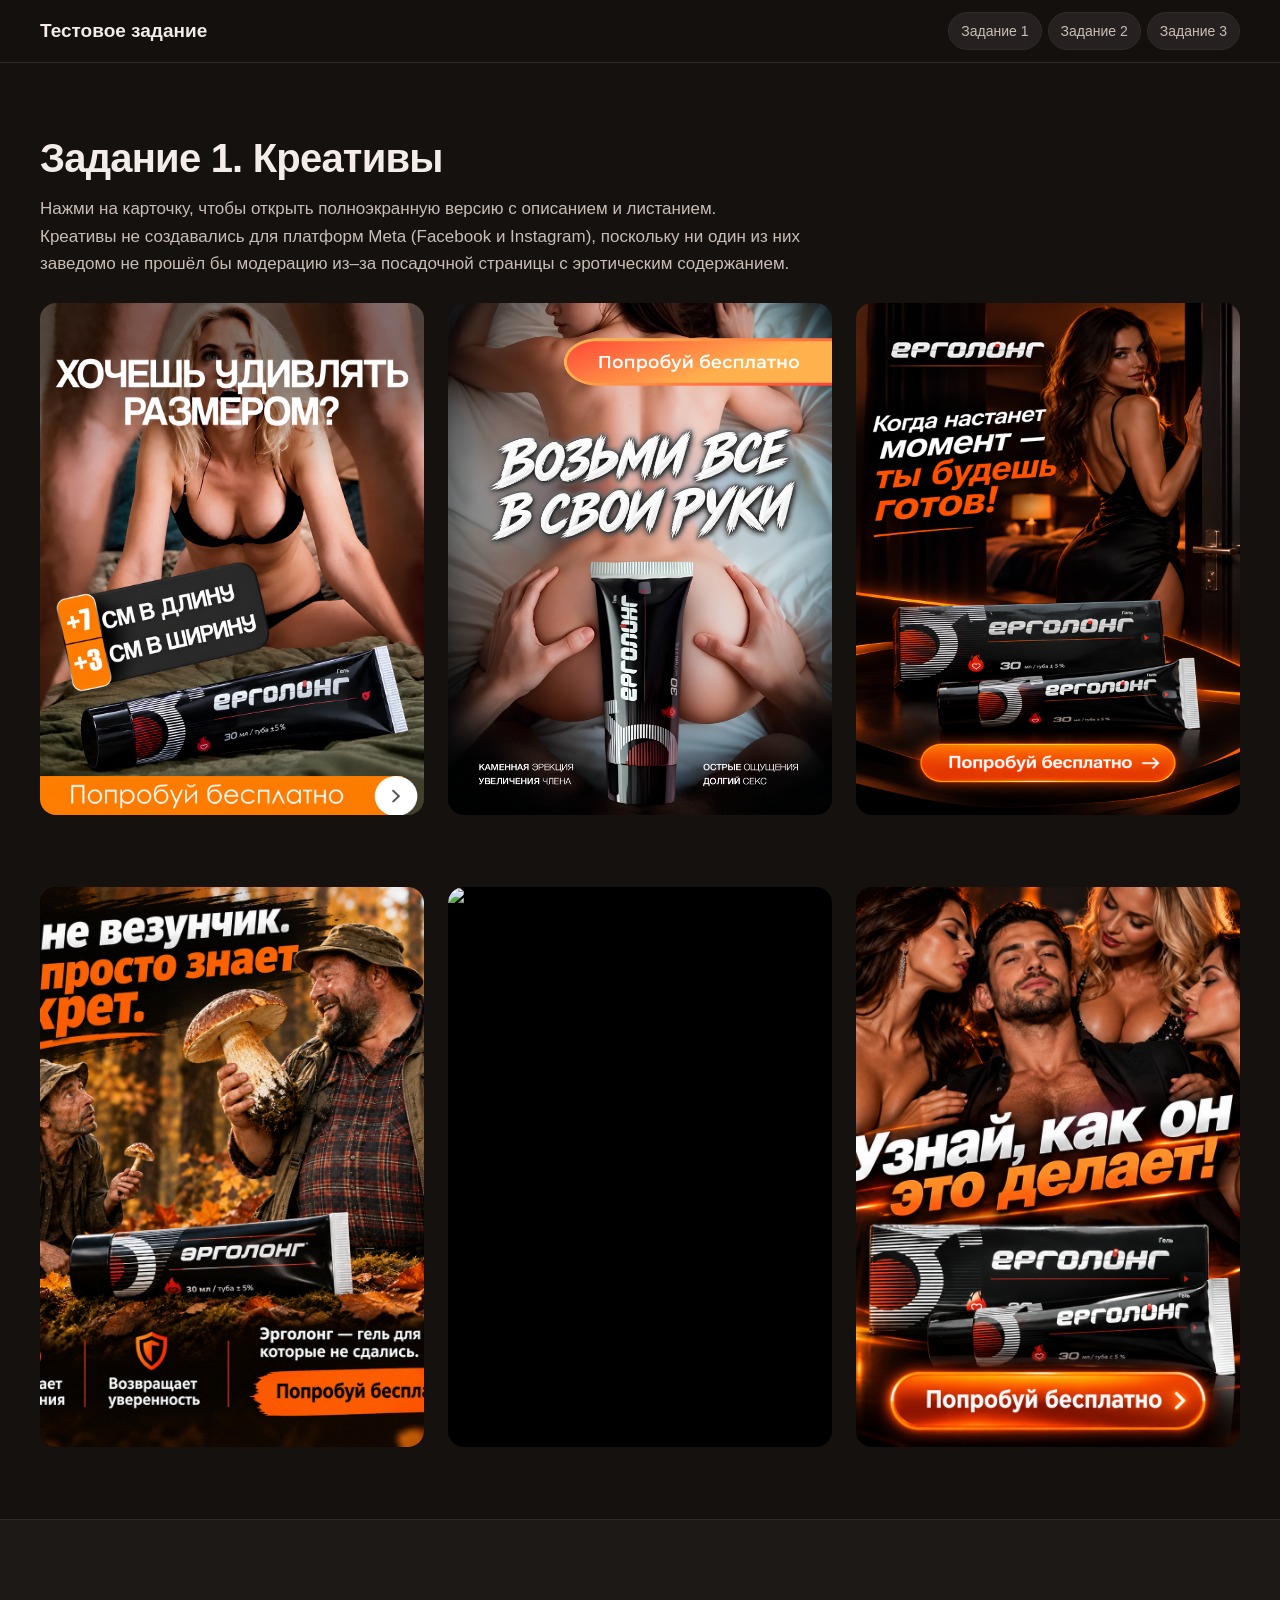
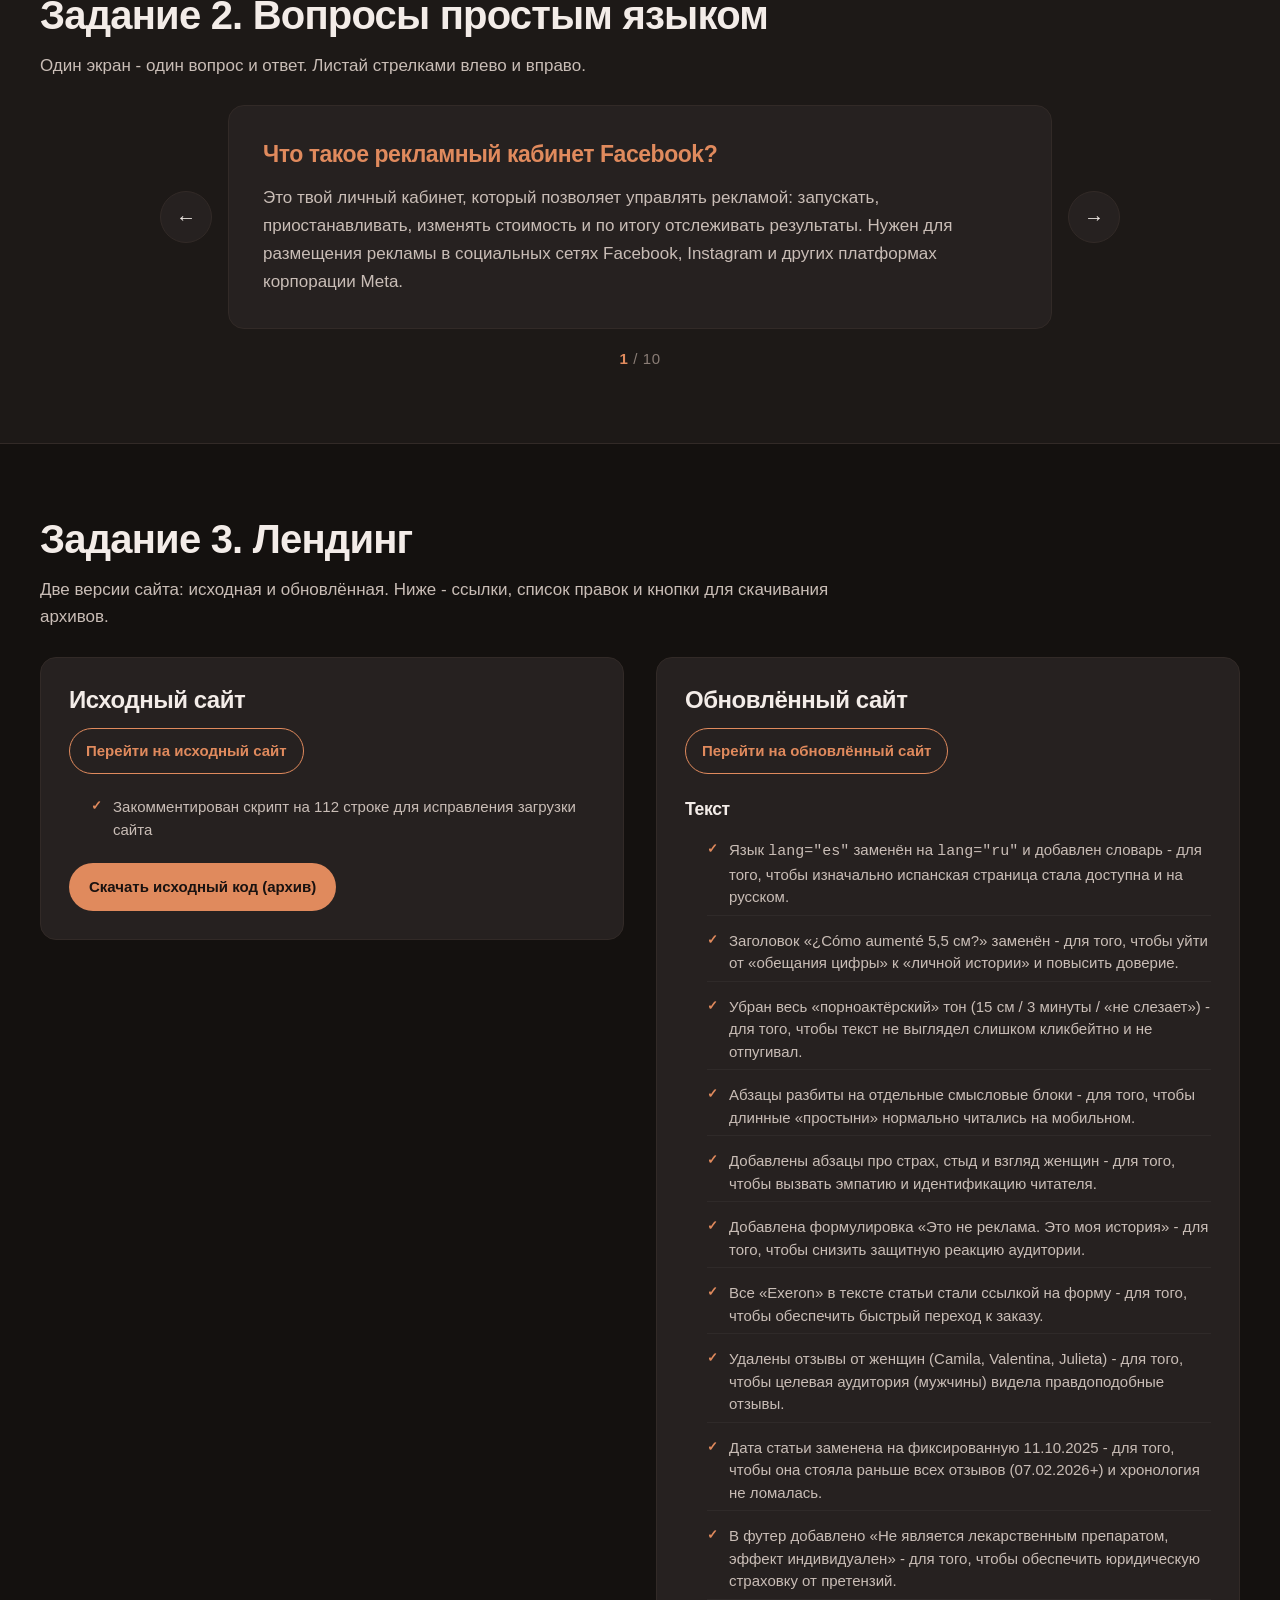
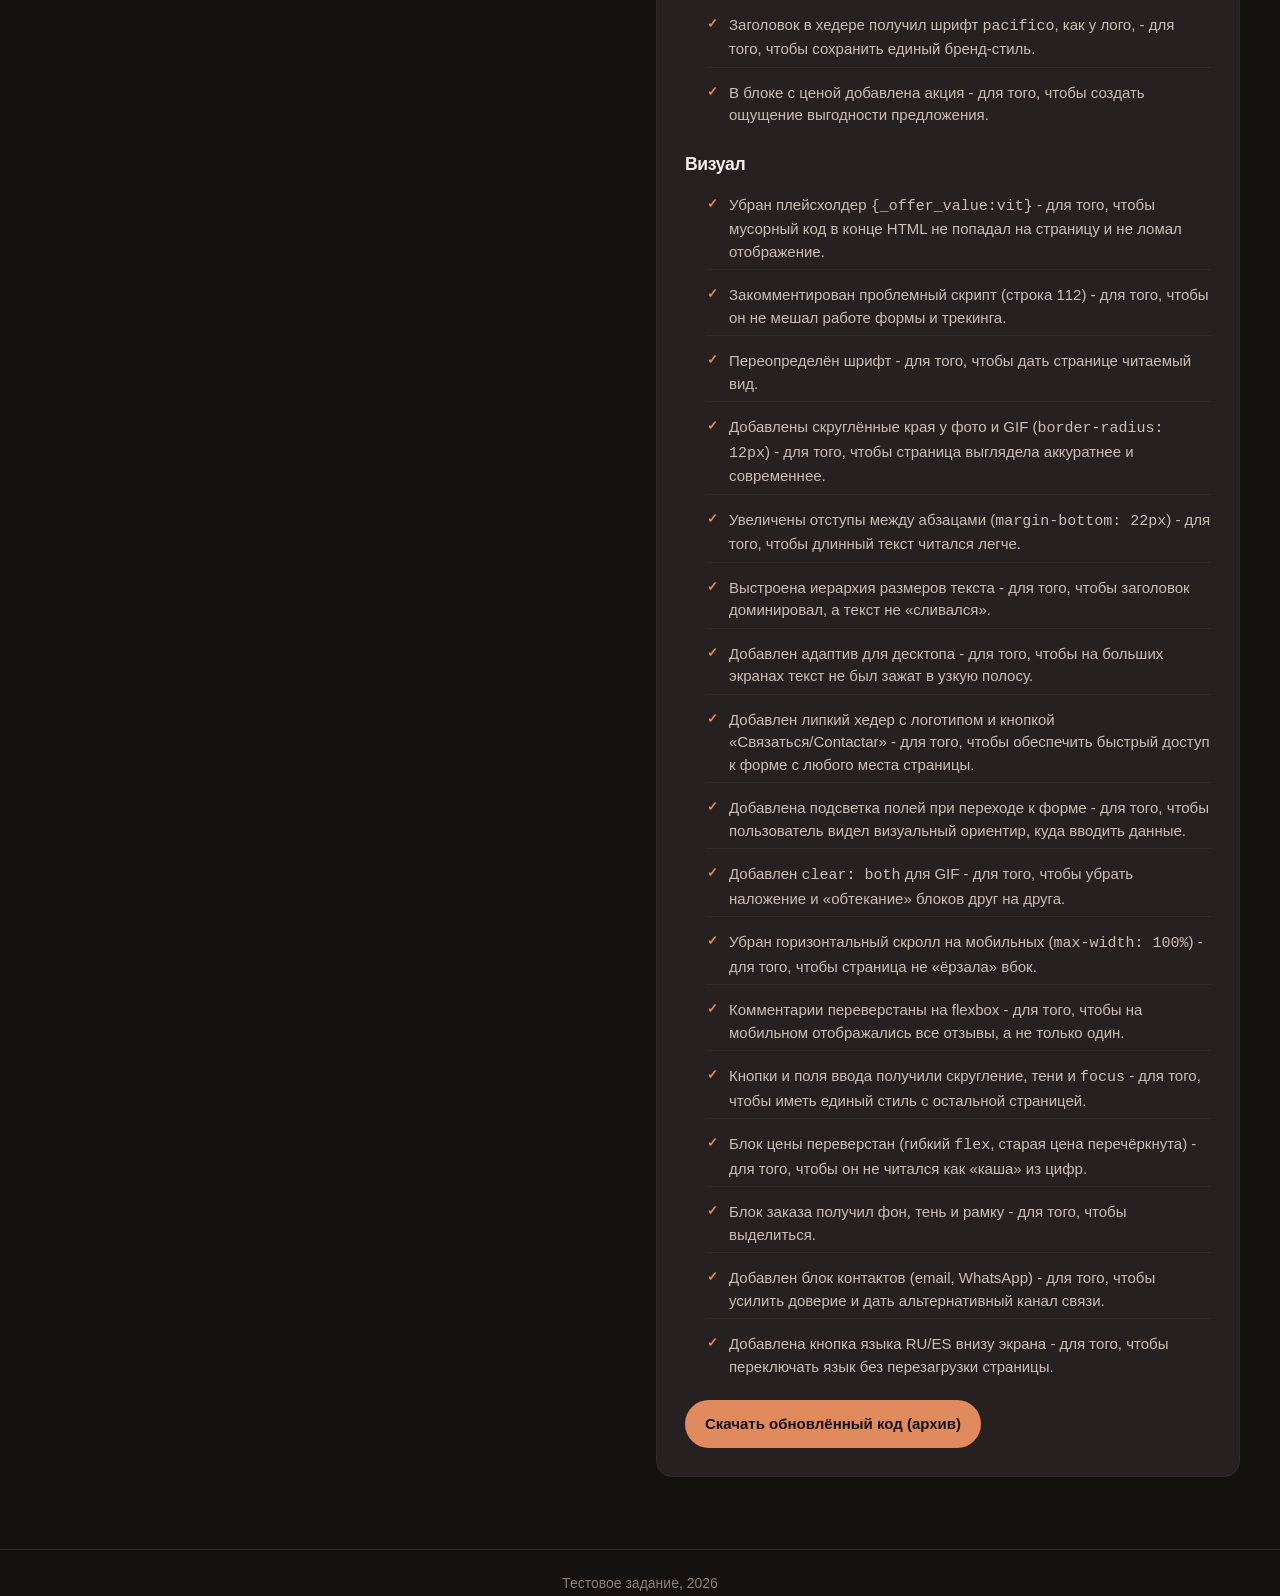
==== commit c6f904f4: "релиз" ====
--- a/index.html
+++ b/index.html
@@ -94,7 +94,7 @@
             aspect-ratio: 3 / 2 !important;
         }
 
-        /* Для карточек с заданным соотношением — картинка заполняет карточку,
+        /* Для карточек с заданным соотношением - картинка заполняет карточку,
            не растягиваясь (обрезается по краям) */
         .creative-card--1-1,
         .creative-card--3-2 {
@@ -152,7 +152,79 @@
                 object-fit: cover !important;
             }
         }
-
+		
+		/* --- Задание 3: адаптивная раскладка колонок --- */
+#task3 .columns {
+    display: grid;
+    grid-template-columns: repeat(auto-fit, minmax(300px, 1fr));
+    gap: 32px;
+    align-items: start;
+}
+
+#task3 .col {
+    min-width: 0;
+    max-width: 100%;
+    box-sizing: border-box;
+}
+
+#task3 .col h2 {
+    overflow-wrap: break-word;
+    word-break: break-word;
+}
+
+#task3 .done-list {
+    padding-left: 22px;
+    margin: 0 0 16px;
+}
+
+#task3 .done-list li {
+    overflow-wrap: break-word;
+    word-break: break-word;
+    margin-bottom: 8px;
+}
+
+#task3 .site-link,
+#task3 .btn {
+    display: inline-block;
+    max-width: 100%;
+    box-sizing: border-box;
+    overflow-wrap: break-word;
+    word-break: break-word;
+    white-space: normal;
+}
+
+/* Мобильная версия задания 3 */
+@media (max-width: 640px) {
+    #task3 .columns {
+        grid-template-columns: 1fr !important;
+        gap: 28px;
+    }
+
+    #task3 .col {
+        width: 100% !important;
+        min-width: 0 !important;
+    }
+
+    #task3 .site-link,
+    #task3 .btn {
+        width: 100%;
+        text-align: center;
+    }
+
+    #task3 .section-intro {
+        font-size: 0.95rem;
+        line-height: 1.5;
+    }
+}
+#task3 .col h3 {
+    margin: 20px 0 12px;
+    font-size: 1.1rem;
+    font-weight: 600;
+}
+
+#task3 .col h3:first-of-type {
+    margin-top: 8px;
+}
         @media (prefers-reduced-motion: reduce) {
             .qa-viewport { transition: none; }
             .creative-card img { transition: none; }
@@ -189,7 +261,7 @@
         <div class="container">
             <h1>Задание 2. Вопросы простым языком</h1>
             <p class="section-intro">
-                Один экран — один вопрос и ответ. Листай стрелками влево и вправо.
+                Один экран - один вопрос и ответ. Листай стрелками влево и вправо.
             </p>
 
             <div class="qa-slider">
@@ -213,7 +285,7 @@
         <div class="container">
             <h1>Задание 3. Лендинг</h1>
             <p class="section-intro">
-                Две версии сайта: исходная и обновлённая. Ниже — ссылки, список правок и кнопки для скачивания архивов.
+                Две версии сайта: исходная и обновлённая. Ниже - ссылки, список правок и кнопки для скачивания архивов.
             </p>
 
             <div class="columns">
@@ -231,36 +303,52 @@
                 </div>
 
                 <div class="col">
-                    <h2>Обновлённый сайт</h2>
-                    <a href="3%20ЗАДАНИЕ%20НОВОЕ/index.html" class="site-link" target="_blank" rel="noopener noreferrer">
-                        Перейти на обновлённый сайт
-                    </a>
-
-                    <ul class="done-list">
-                        <li>Убран плейсхолдер {_offer_value:vit}</li>
-                        <li>Закомментирован проблемный скрипт (строка 112)</li>
-                        <li>Переопределён шрифт</li>
-                        <li>Добавлены скруглённые края для фото и GIF</li>
-                        <li>Добавлен адаптив для десктопа (широкая колонка)</li>
-                        <li>Увеличены отступы между блоками текста</li>
-                        <li>Добавлено правильное соотношение размера заголовков и текста</li>
-                        <li>Добавлен адаптивный хедер с кнопкой «Contactar»</li>
-                        <li>Кнопка «Contactar» ведёт на форму (имя + телефон)</li>
-                        <li>Добавлена подсветка полей ввода</li>
-                        <li>Блок Santiago Pereyra опущен ниже дабы избежать наложения</li>
-                        <li>Исправлено наложение плавающих GIF (clear: both)</li>
-                        <li>Убран горизонтальный скролл на мобильных</li>
-                        <li>Улучшены стили, шрифты и их иерархия</li>
-                        <li>Улучшены кнопки, поля ввода и комментарии</li>
-                        <li>Переверстана цена</li>
-                        <li>Блок заказа получил фон и тень</li>
-                        <li>Добавлен блок контактов (email, WhatsApp)</li>
-                    </ul>
-
-                    <a href="3 ЗАДАНИЕ НОВОЕ.zip" class="btn" download>
-                        Скачать обновлённый код (архив)
-                    </a>
-                </div>
+    <h2>Обновлённый сайт</h2>
+    <a href="3%20ЗАДАНИЕ%20НОВОЕ/index.html" class="site-link" target="_blank" rel="noopener noreferrer">
+        Перейти на обновлённый сайт
+    </a>
+
+    <h3>Текст</h3>
+<ul class="done-list">
+    <li>Язык <code>lang="es"</code> заменён на <code>lang="ru"</code> и добавлен словарь - для того, чтобы изначально испанская страница стала доступна и на русском.</li>
+    <li>Заголовок «¿Cómo aumenté 5,5 см?» заменён - для того, чтобы уйти от «обещания цифры» к «личной истории» и повысить доверие.</li>
+    <li>Убран весь «порноактёрский» тон (15 см / 3 минуты / «не слезает») - для того, чтобы текст не выглядел слишком кликбейтно и не отпугивал.</li>
+    <li>Абзацы разбиты на отдельные смысловые блоки - для того, чтобы длинные «простыни» нормально читались на мобильном.</li>
+    <li>Добавлены абзацы про страх, стыд и взгляд женщин - для того, чтобы вызвать эмпатию и идентификацию читателя.</li>
+    <li>Добавлена формулировка «Это не реклама. Это моя история» - для того, чтобы снизить защитную реакцию аудитории.</li>
+    <li>Все «Exeron» в тексте статьи стали ссылкой на форму - для того, чтобы обеспечить быстрый переход к заказу.</li>
+    <li>Удалены отзывы от женщин (Camila, Valentina, Julieta) - для того, чтобы целевая аудитория (мужчины) видела правдоподобные отзывы.</li>
+    <li>Дата статьи заменена на фиксированную 11.10.2025 - для того, чтобы она стояла раньше всех отзывов (07.02.2026+) и хронология не ломалась.</li>
+    <li>В футер добавлено «Не является лекарственным препаратом, эффект индивидуален» - для того, чтобы обеспечить юридическую страховку от претензий.</li>
+    <li>Заголовок в хедере получил шрифт <code>pacifico</code>, как у лого, - для того, чтобы сохранить единый бренд-стиль.</li>
+    <li>В блоке с ценой добавлена акция - для того, чтобы создать ощущение выгодности предложения.</li>
+</ul>
+
+    <h3>Визуал</h3>
+<ul class="done-list">
+    <li>Убран плейсхолдер <code>{_offer_value:vit}</code> - для того, чтобы мусорный код в конце HTML не попадал на страницу и не ломал отображение.</li>
+    <li>Закомментирован проблемный скрипт (строка 112) - для того, чтобы он не мешал работе формы и трекинга.</li>
+    <li>Переопределён шрифт - для того, чтобы дать странице читаемый вид.</li>
+    <li>Добавлены скруглённые края у фото и GIF (<code>border-radius: 12px</code>) - для того, чтобы страница выглядела аккуратнее и современнее.</li>
+    <li>Увеличены отступы между абзацами (<code>margin-bottom: 22px</code>) - для того, чтобы длинный текст читался легче.</li>
+    <li>Выстроена иерархия размеров текста - для того, чтобы заголовок доминировал, а текст не «сливался».</li>
+    <li>Добавлен адаптив для десктопа - для того, чтобы на больших экранах текст не был зажат в узкую полосу.</li>
+    <li>Добавлен липкий хедер с логотипом и кнопкой «Связаться/Contactar» - для того, чтобы обеспечить быстрый доступ к форме с любого места страницы.</li>
+    <li>Добавлена подсветка полей при переходе к форме - для того, чтобы пользователь видел визуальный ориентир, куда вводить данные.</li>
+    <li>Добавлен <code>clear: both</code> для GIF - для того, чтобы убрать наложение и «обтекание» блоков друг на друга.</li>
+    <li>Убран горизонтальный скролл на мобильных (<code>max-width: 100%</code>) - для того, чтобы страница не «ёрзала» вбок.</li>
+    <li>Комментарии переверстаны на flexbox - для того, чтобы на мобильном отображались все отзывы, а не только один.</li>
+    <li>Кнопки и поля ввода получили скругление, тени и <code>focus</code> - для того, чтобы иметь единый стиль с остальной страницей.</li>
+    <li>Блок цены переверстан (гибкий <code>flex</code>, старая цена перечёркнута) - для того, чтобы он не читался как «каша» из цифр.</li>
+    <li>Блок заказа получил фон, тень и рамку - для того, чтобы выделиться.</li>
+    <li>Добавлен блок контактов (email, WhatsApp) - для того, чтобы усилить доверие и дать альтернативный канал связи.</li>
+    <li>Добавлена кнопка языка RU/ES внизу экрана - для того, чтобы переключать язык без перезагрузки страницы.</li>
+</ul>
+
+    <a href="3 ЗАДАНИЕ НОВОЕ.zip" class="btn" download>
+        Скачать обновлённый код (архив)
+    </a>
+</div>
             </div>
         </div>
     </section>
@@ -275,7 +363,7 @@
     document.getElementById("current-year").textContent = new Date().getFullYear();
 
     /* ===== ЗАДАНИЕ 1: КРЕАТИВЫ ===== */
-    /* ratio — заданное соотношение сторон карточки (иначе картинка в нативном размере) */
+    /* ratio - заданное соотношение сторон карточки (иначе картинка в нативном размере) */
     const creatives = [
         { img: "creatives/1.png" },
         { img: "creatives/2.png" },
@@ -298,26 +386,26 @@
 
     /* ===== ЗАДАНИЕ 2: ВОПРОСЫ ===== */
     const qaData = [
-        { q: "Что такое рекламный кабинет Facebook?", a: "Это личный кабинет, который позволяет управлять рекламой: запускать, приостанавливать, изменять тарифы и по итогу отслеживать результаты в партнерской сети Meta (Facebook, Instagram и т.д.)." },
-        { q: "Что такое Бизнес-менеджер Facebook?", a: "Кабинет «начальника», который объединяет личные кабинеты сотрудников. Это главный кабинет компании, где лежат все рабочие инструменты (страницы, рекламные кабинеты). Каждому сотруднику выдают доступ только к тем кабинетам, которые ему нужны." },
-        { q: "В чём отличие Бизнес-менеджера от рекламного кабинета?", a: "Бизнес–менеджер – общий кабинет для всей команды. В нём собраны сотрудники, страницы и рекламные кабинеты. Через него удобно управлять рекламой сразу в нескольких кабинетах и проектах.<br><br>Рекламный кабинет – отдельный кабинет для запуска рекламы.<br>Он подходит для одиночных проектов, когда не нужно объединять несколько сотрудников." },
-        { q: "Что такое API?", a: "Это набор инструментов, позволяющий различным программам, обращаться к сторонним сервисам, получать от них данные и выполнять действия. В рекламе через API можно получать статистику по кампаниям, управлять кампаниями. Также можно связывать рекламный кабинет с CRM и другими сервисами. API помогает автоматизировать работу с рекламой и анализировать её результаты без ручного входа в кабинет." },
-        { q: "Что такое токен разработчика?", a: "Это ключ доступа, который выдаётся приложению или программе, чтобы она могла обращаться к API от имени личного, рабочего аккаунта. Грубо говоря, это пароль для программы, имея который она может запрашивать данные и выполнять действия со сторонними ресурсами (сайтами, программами)." },
-        { q: "Что за ошибка в Facebook «Запрет рекламной деятельности»?", a: "Ошибка означает, что рекламный кабинет был заблокирован, потому что при размещении рекламы были нарушены правила Facebook. Например: реклама запрещенных товаров, неправдивые обещания от пользования товаром или услугой, подозрительная активность и т.п." },
-        {
-            q: "Что за ошибка в Facebook «Полиси» (Policy)?",
-            a: "Ошибка говорит о нарушении правил рекламы или сообщества. В рекламе содержится что–то запрещённое внутренними законами Meta.<br>Скорее всего это:<br>·        запрещённые товары и темы вроде оружия, наркотиков, табака, взрослых товаров и азартных игр без лицензии,<br>·        обман и введение в заблуждение с нереалистичными обещаниями, кликбейтом и фейковыми отзывами,<br>·        дискриминация по расе, возрасту, религии или здоровью,<br>·        использование личных данных пользователя,<br>·        нарушение авторских прав,<br>·        проблемы с посадочной страницей, если ссылка ведёт на нерабочий или вредоносный сайт,<br>·         попытки обойти системы, например замаскировать запрещённый контент или создать новые аккаунты после бана."
-        },
-        {
-            q: "Что такое CPL, CPA, CTR, CR, Аппрув?",
-            a: "Это основные понятия для оценки эффективности рекламных кампаний.<br><br>1. CPL – цена за лида. Проще говоря: сколько байер платит за одного обратившегося человека.<br>Измеряется так: Расходы на рекламу / Количество лидов<br><br>2. CPA – цена за целевое действие: покупка, регистрация, установка приложения, оформление заказа. <br>Измеряется почти так же: Расходы на рекламу / Количество целевых действий<br><br>3. CTR – кликабельность<br>CTR показывает, какой процент людей, увидевших объявление, кликнул по нему.<br>Измеряется так: (Клики / Показы) × 100%<br><br>4. CR – конверсия<br>Конверсия – это процент пользователей, которые после клика по объявлению совершили конкретное действие (заявка, покупка и т.п.).<br> Считается так: (Количество целевых действий / Количество кликов) × 100%<br><br>5. Аппрув – одобрение<br>Это статус объявления на данный момент: одобрено платформой или нет."
-        },
-        {
-            q: "Что такое COD-офферы и SS-офферы, в чём разница?",
-            a: "COD–офферы и SS–офферы – это два основных типа товарных предложений в партнёрке. Они отличаются тем, как покупатель оплачивает товар.<br><br>COD–оффер – оплата при получении.<br>Плюсы: доверие покупателя, может лучше работать в отдельных регионах и на отдельные возрастные группы.<br>Минусы: могут не выкупить по какой–либо причине, доход только за выкуп, долгий цикл сделки.<br><br>SS–оффер – это прямая продажа, оплата заказа онлайн через интернет.<br>Плюсы: мгновенный доход, намного меньше проблем с невыкупом (возврат бывает, но не часто), соответственно более предсказуемый результат действия покупателя.<br>Минусы: могут быть тех. проблемы с оплатой, не все готовы предоставлять сайтам данные карт, может потребовать высокое доверие к бренду."
-        },
-        { q: "Что такое сплит-тест?", a: "Сплит-тест - это способ проверить, какой вариант рекламы, страницы или текста работает лучше. Метод заключается в том, что разным группам людей показывают версии одного и того же, а затем смотрят, какая из них дала лучший результат. <br> <br>Грубо говоря, это аналитический метод сравнения. Менять варианты нужно поэтапно: например, две одинаковые картинки с разными текстами или две разные картинки с одним текстом. Таким образом получится выявить, какой именно текст и какая картинка будут наиболее продаваемыми." }
-    ];
+    { q: "Что такое рекламный кабинет Facebook?", a: "Это твой личный кабинет, который позволяет управлять рекламой: запускать, приостанавливать, изменять стоимость и по итогу отслеживать результаты. Нужен для размещения рекламы в социальных сетях Facebook, Instagram и других платформах корпорации Meta." },
+    { q: "Что такое Бизнес-менеджер Facebook?", a: "Кабинет «начальника», который объединяет личные кабинеты сотрудников. Это главный кабинет компании, там лежат все страницы, рекламные кабинеты и сотрудники. Начальник каждому сотруднику выдает доступ только к тому, что ему нужно для работы." },
+    { q: "В чём отличие Бизнес-менеджера от рекламного кабинета?", a: "Бизнес-менеджер - общий кабинет для всей команды. В нём собраны сотрудники, страницы и рекламные кабинеты. Через него удобно управлять рекламой сразу в нескольких кабинетах и проектах.<br><br>Рекламный кабинет - отдельный кабинет для запуска рекламы.<br>Он подходит для одиночных проектов, когда не нужно объединять несколько сотрудников." },
+    { q: "Что такое API?", a: "Это как “секретарь”, между какой либо программой и Facebook. Тебе не обязательно заходить в личный кабинет, программа самостоятельно запрашивает данные и выполняет действия. Как пример: сбор статистики, изменения в рекламе, связь рекламного кабинета с различными системами отслеживания задач и рабочего времени. Это нужно, чтобы часть работы выполнялась без постоянного вмешательства человека." },
+    { q: "Что такое токен разработчика?", a: "Это что-то вроде пароля, который выдаётся приложению или программе, чтобы она могла обращаться к API от имени личного, рабочего аккаунта. Грубо говоря, это ключ доступа для программы, имея который она может запрашивать данные и выполнять действия со сторонними ресурсами (сайтами, программами)." },
+    { q: "Что за ошибка в Facebook «Запрет рекламной деятельности»?", a: "Ошибка означает, что рекламный кабинет был заблокирован, потому что при размещении рекламы были нарушены правила Facebook. Например: реклама запрещенных товаров, обман, подозрительная активность и т.п." },
+    {
+        q: "Что за ошибка в Facebook «Полиси» (Policy)?",
+        a: "Эта ошибка говорит о нарушении правил рекламы или сообщества. В рекламе содержится что-то запрещённое внутренними законами Facebook.<br>Скорее всего такая ошибка возникает если в рекламе есть:<br>·        запрещённые товары и темы вроде оружия, наркотиков, взрослых товаров, табака и азартных игр без лицензии,<br>·        обман, неправдивые обещания  и несуществующие отзывы,<br>·        дискриминация по расе, возрасту, религии или здоровью,<br>·        использование личных данных пользователя (например, в рекламе есть информация о том, где живет пользователь или его возраст, фио и т.д.),<br>·        нарушение авторских прав (например, когда какая-то часть рекламы была украдена),<br>·        проблемы с сайтом,на который ведет реклама (например, сайт нерабочий, вредоносный или содержит запрещенные материалы),<br>·         попытки обойти системы (например, в рекламе замаскированы запрещенные материалы или были попытки создать новые личные страницы после запрета)."
+    },
+    {
+        q: "Что такое CPL, CPA, CTR, CR, Аппрув?",
+        a: "Это основные понятия для оценки эффективности рекламных кампаний.<br><br>1. CPL - цена за одного человека, который перешел по нашему объявлению. Измеряется так: Расходы на рекламу / Количество лидов<br><br>2. CPA - цена за конкретное действие покупателя: покупка, регистрация, установка приложения, оформление заказа. <br>Измеряется почти так же: Расходы на рекламу / Количество конкретных действий<br><br>3. CTR - кликабельность - показывает, сколько людей, увидевших объявление, кликнул по нему.<br>Измеряется в процентах: (Клики / Показы) × 100%<br><br>4. CR - конверсия - это процент людей, которые после клика по объявлению совершили нужное действие (заявка, покупка и т.п.).<br>Тоже измеряется в процентах и считается так: (Количество необходимых действий (например, заявок) / Количество кликов) × 100%<br><br>5. Аппрув - одобрение - это статус объявления на данный момент: одобрено или нет."
+    },
+    {
+        q: "Что такое COD-офферы и SS-офферы, в чём разница?",
+        a: "COD-офферы и SS-офферы – это две основных схемы оплаты заказа в интернете. Они отличаются тем, как покупатель оплачивает товар.<br><br>COD-оффер - оплата при получении.<br>Плюсы: Доверие и спокойствие покупателя.<br>Минусы: товар/услугу могут не выкупить, деньги получаем только после того, как покупатель забрал товар.<br><br>SS-оффер - это прямая продажа, оплата заказа онлайн через интернет.<br>Плюсы: деньги сразу, намного меньше проблем с невыкупом (возврат бывает, но не часто).<br>Минусы: могут быть технические проблемы с оплатой, не все готовы предоставлять сайтам данные карт, может потребовать высокое доверие к продавцу."
+    },
+    { q: "Что такое сплит-тест?", a: "Сплит-тест - это способ проверить, какой вариант рекламы, страницы или текста работает лучше. Способ заключается в том, что разным группам людей показывают версии одного и того же, а затем смотрят, какая из них дала лучший результат. Грубо говоря, это метод сравнения. Менять варианты полностью нельзя, например: две одинаковые картинки с разными текстами или две разные картинки с одним текстом. Таким образом, получится узнать, какой именно текст и какая картинка будут подходить лучше." }
+];
 
     const qaTrack = document.getElementById("qaTrack");
     const qaPrev = document.getElementById("qaPrev");
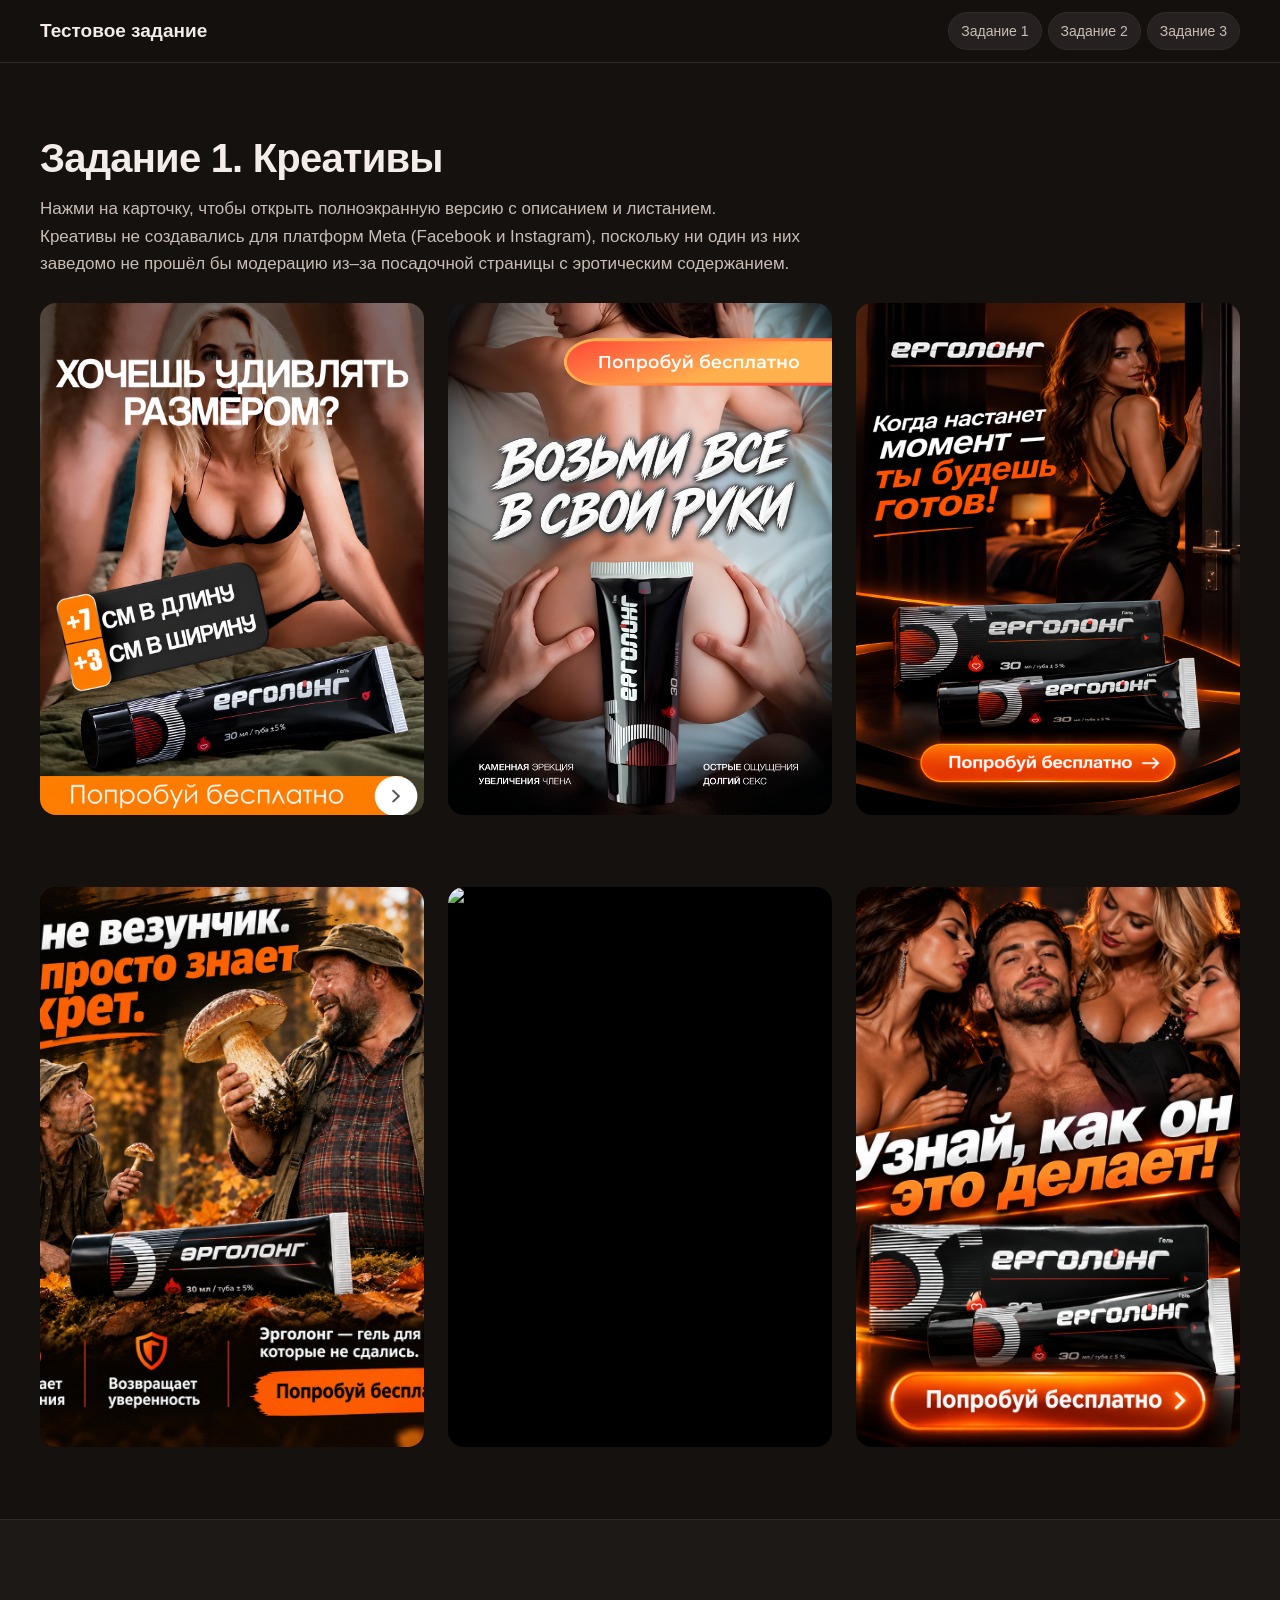
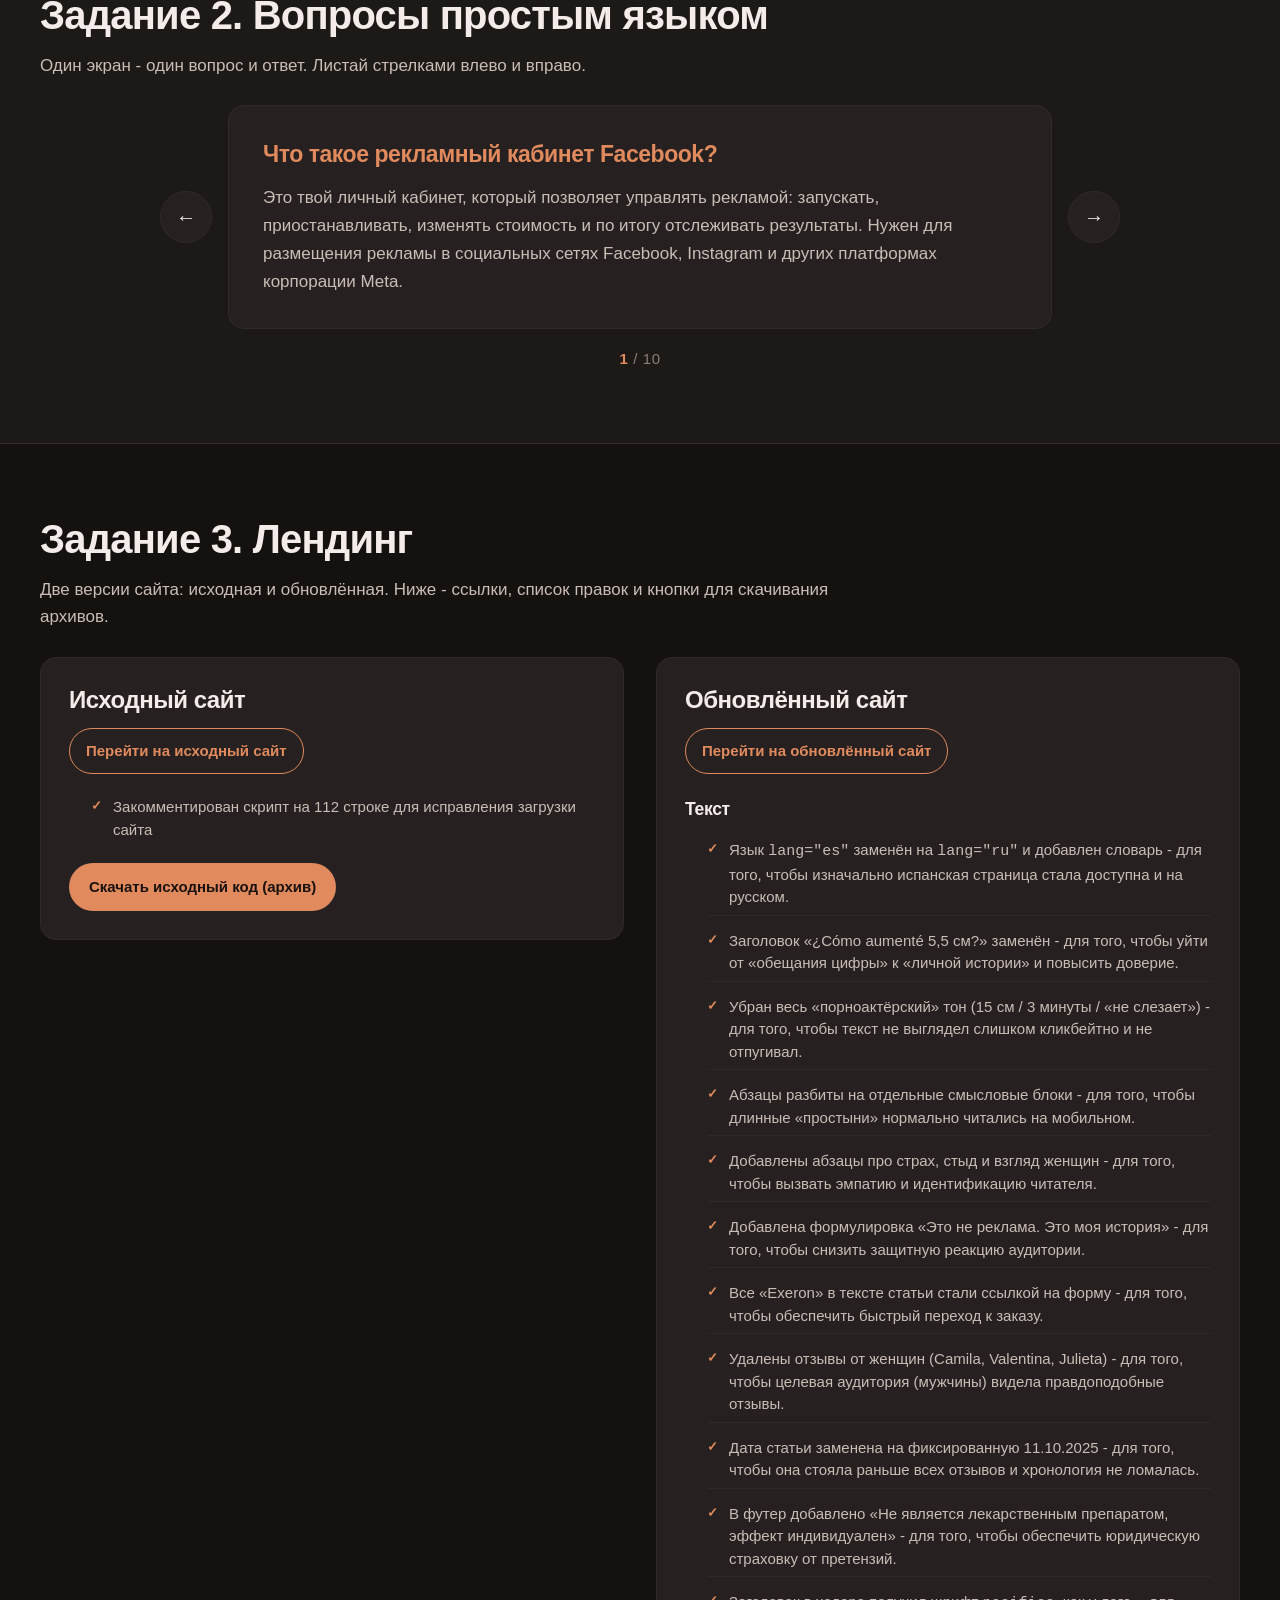
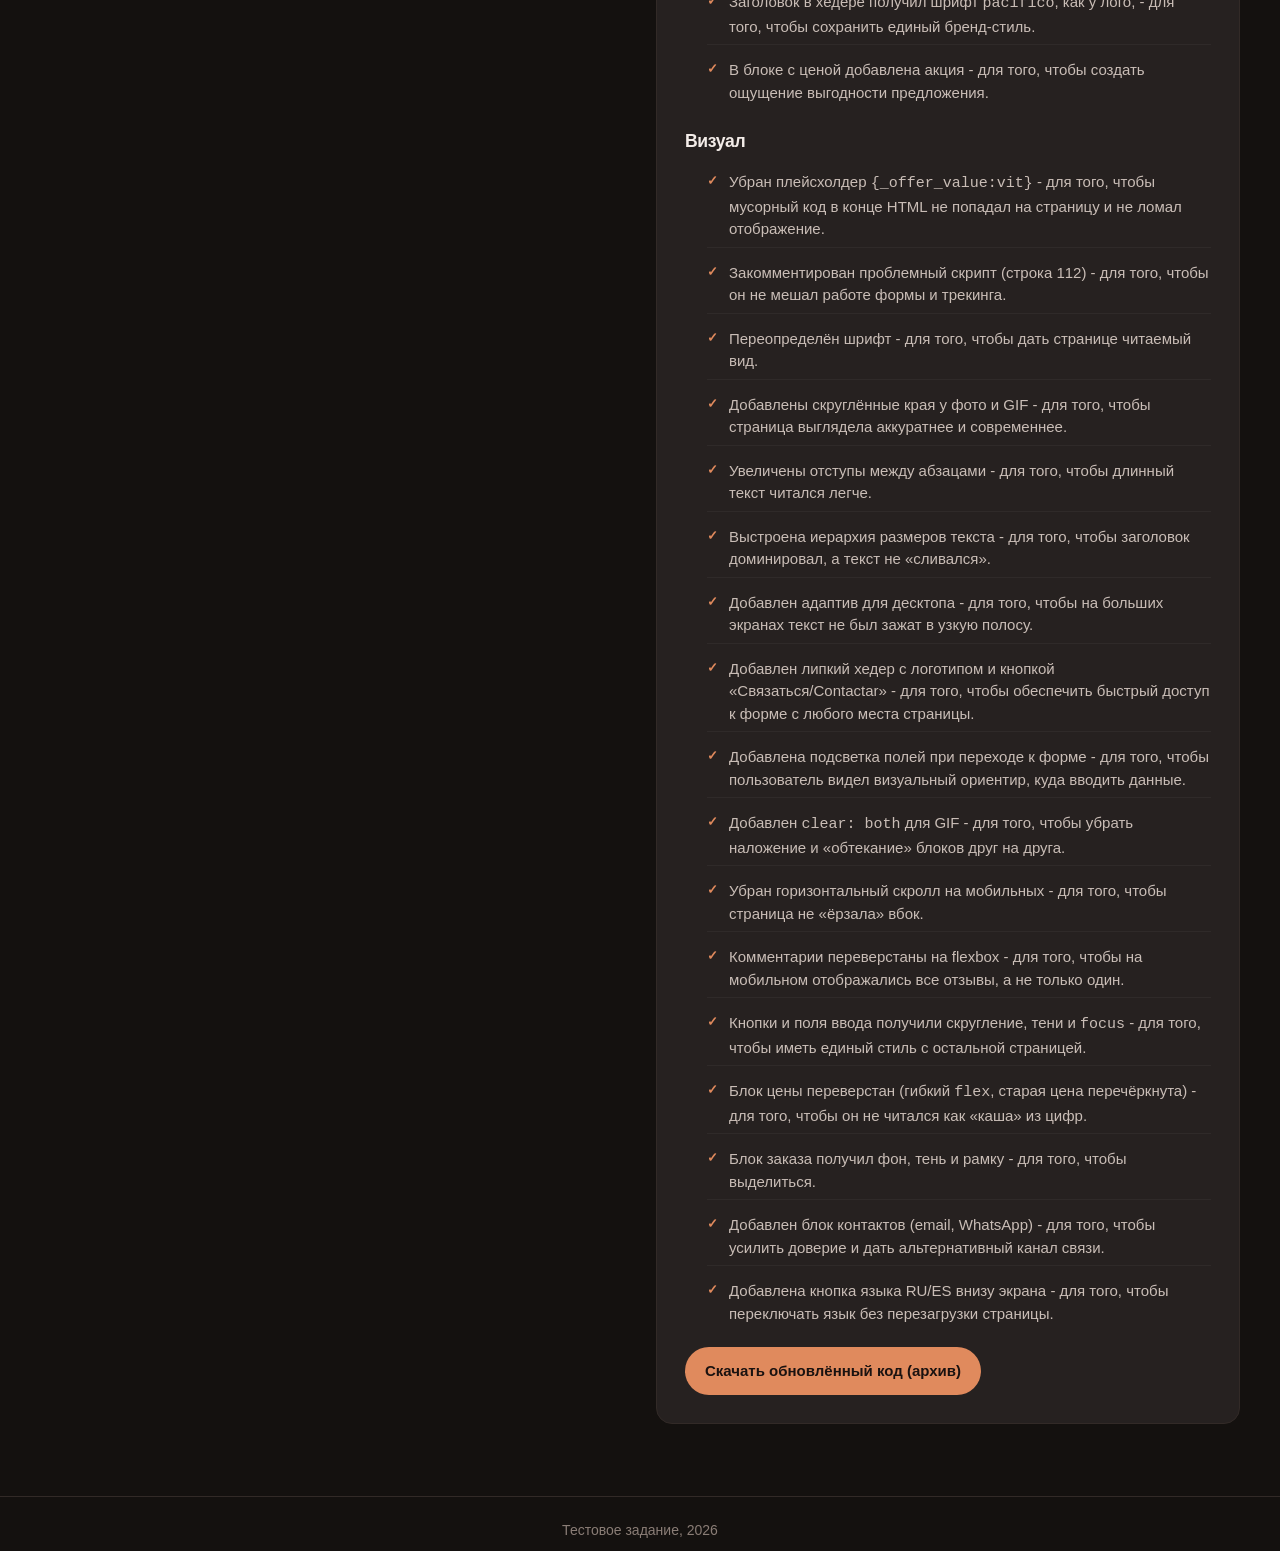
==== commit 9d49c9a3: "релиз" ====
--- a/index.html
+++ b/index.html
@@ -318,7 +318,7 @@
     <li>Добавлена формулировка «Это не реклама. Это моя история» - для того, чтобы снизить защитную реакцию аудитории.</li>
     <li>Все «Exeron» в тексте статьи стали ссылкой на форму - для того, чтобы обеспечить быстрый переход к заказу.</li>
     <li>Удалены отзывы от женщин (Camila, Valentina, Julieta) - для того, чтобы целевая аудитория (мужчины) видела правдоподобные отзывы.</li>
-    <li>Дата статьи заменена на фиксированную 11.10.2025 - для того, чтобы она стояла раньше всех отзывов (07.02.2026+) и хронология не ломалась.</li>
+    <li>Дата статьи заменена на фиксированную 11.10.2025 - для того, чтобы она стояла раньше всех отзывов и хронология не ломалась.</li>
     <li>В футер добавлено «Не является лекарственным препаратом, эффект индивидуален» - для того, чтобы обеспечить юридическую страховку от претензий.</li>
     <li>Заголовок в хедере получил шрифт <code>pacifico</code>, как у лого, - для того, чтобы сохранить единый бренд-стиль.</li>
     <li>В блоке с ценой добавлена акция - для того, чтобы создать ощущение выгодности предложения.</li>
@@ -329,14 +329,14 @@
     <li>Убран плейсхолдер <code>{_offer_value:vit}</code> - для того, чтобы мусорный код в конце HTML не попадал на страницу и не ломал отображение.</li>
     <li>Закомментирован проблемный скрипт (строка 112) - для того, чтобы он не мешал работе формы и трекинга.</li>
     <li>Переопределён шрифт - для того, чтобы дать странице читаемый вид.</li>
-    <li>Добавлены скруглённые края у фото и GIF (<code>border-radius: 12px</code>) - для того, чтобы страница выглядела аккуратнее и современнее.</li>
-    <li>Увеличены отступы между абзацами (<code>margin-bottom: 22px</code>) - для того, чтобы длинный текст читался легче.</li>
+    <li>Добавлены скруглённые края у фото и GIF - для того, чтобы страница выглядела аккуратнее и современнее.</li>
+    <li>Увеличены отступы между абзацами - для того, чтобы длинный текст читался легче.</li>
     <li>Выстроена иерархия размеров текста - для того, чтобы заголовок доминировал, а текст не «сливался».</li>
     <li>Добавлен адаптив для десктопа - для того, чтобы на больших экранах текст не был зажат в узкую полосу.</li>
     <li>Добавлен липкий хедер с логотипом и кнопкой «Связаться/Contactar» - для того, чтобы обеспечить быстрый доступ к форме с любого места страницы.</li>
     <li>Добавлена подсветка полей при переходе к форме - для того, чтобы пользователь видел визуальный ориентир, куда вводить данные.</li>
     <li>Добавлен <code>clear: both</code> для GIF - для того, чтобы убрать наложение и «обтекание» блоков друг на друга.</li>
-    <li>Убран горизонтальный скролл на мобильных (<code>max-width: 100%</code>) - для того, чтобы страница не «ёрзала» вбок.</li>
+    <li>Убран горизонтальный скролл на мобильных - для того, чтобы страница не «ёрзала» вбок.</li>
     <li>Комментарии переверстаны на flexbox - для того, чтобы на мобильном отображались все отзывы, а не только один.</li>
     <li>Кнопки и поля ввода получили скругление, тени и <code>focus</code> - для того, чтобы иметь единый стиль с остальной страницей.</li>
     <li>Блок цены переверстан (гибкий <code>flex</code>, старая цена перечёркнута) - для того, чтобы он не читался как «каша» из цифр.</li>
